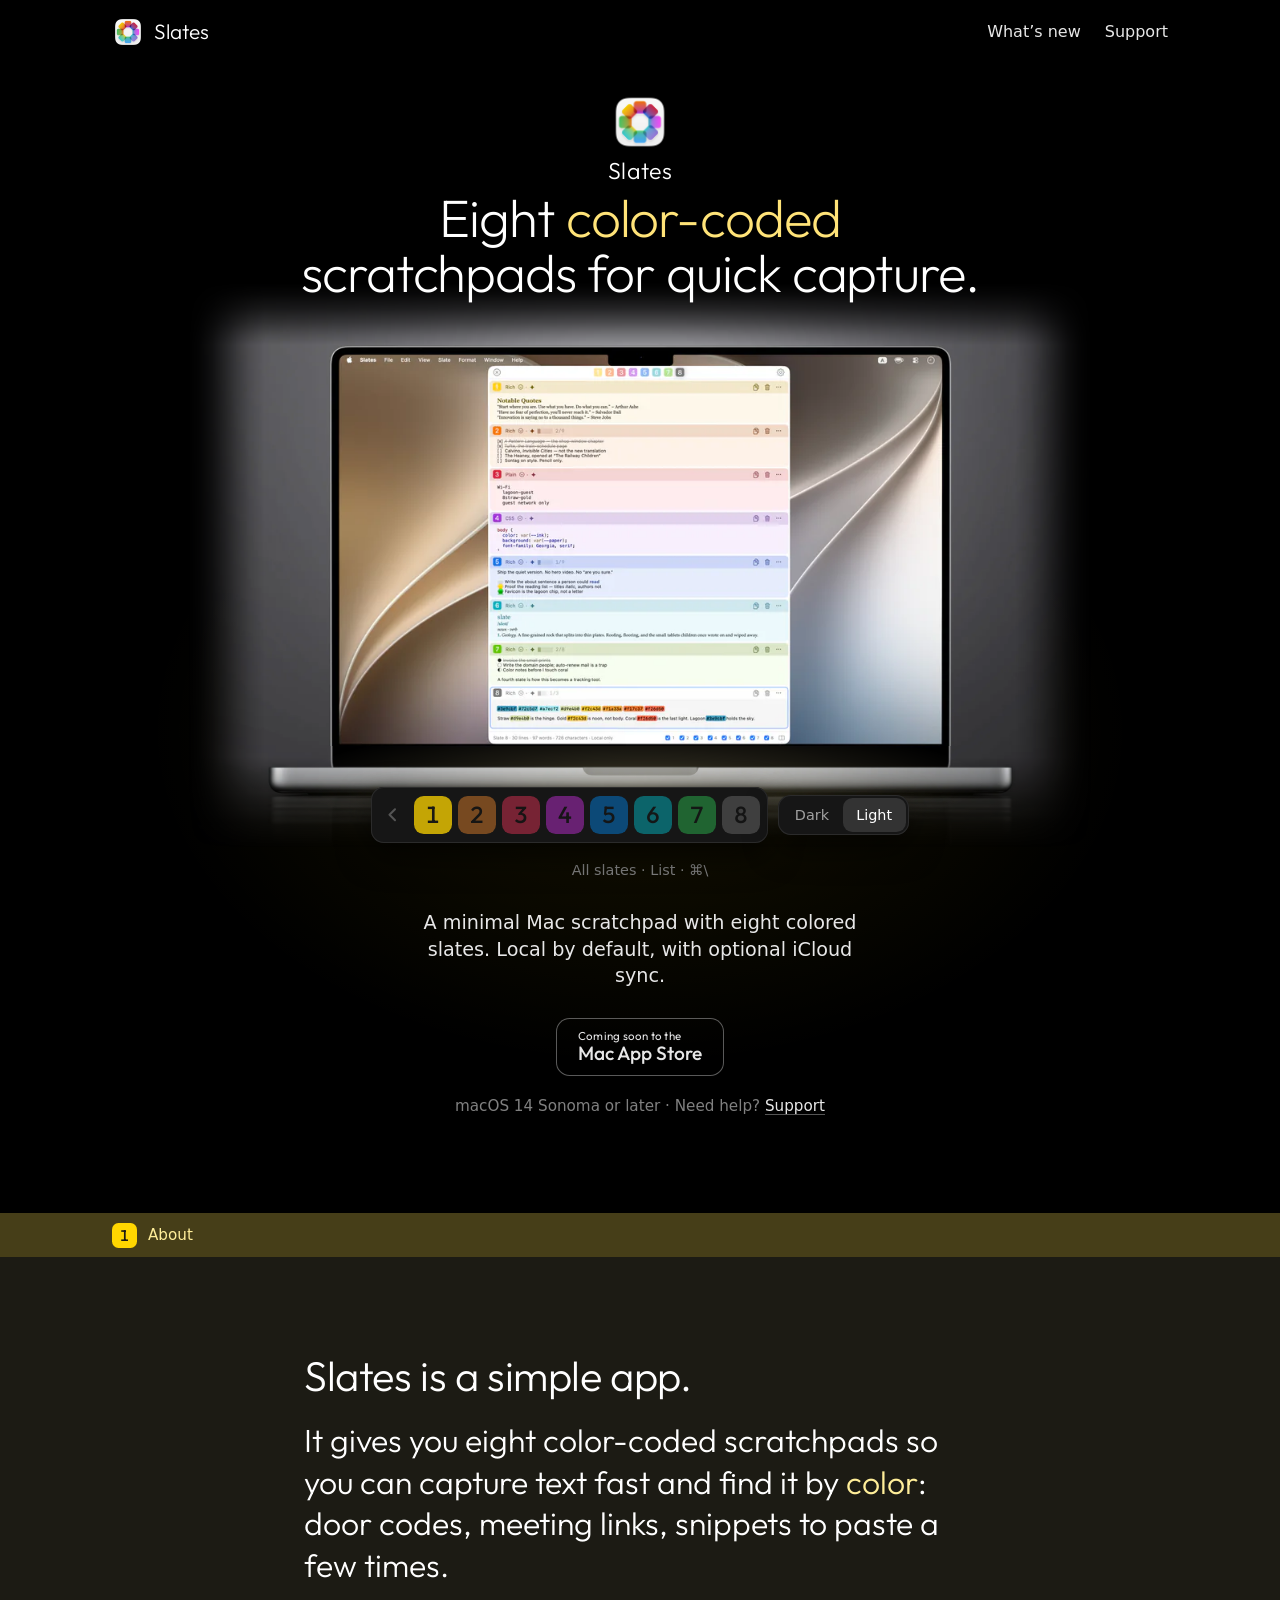
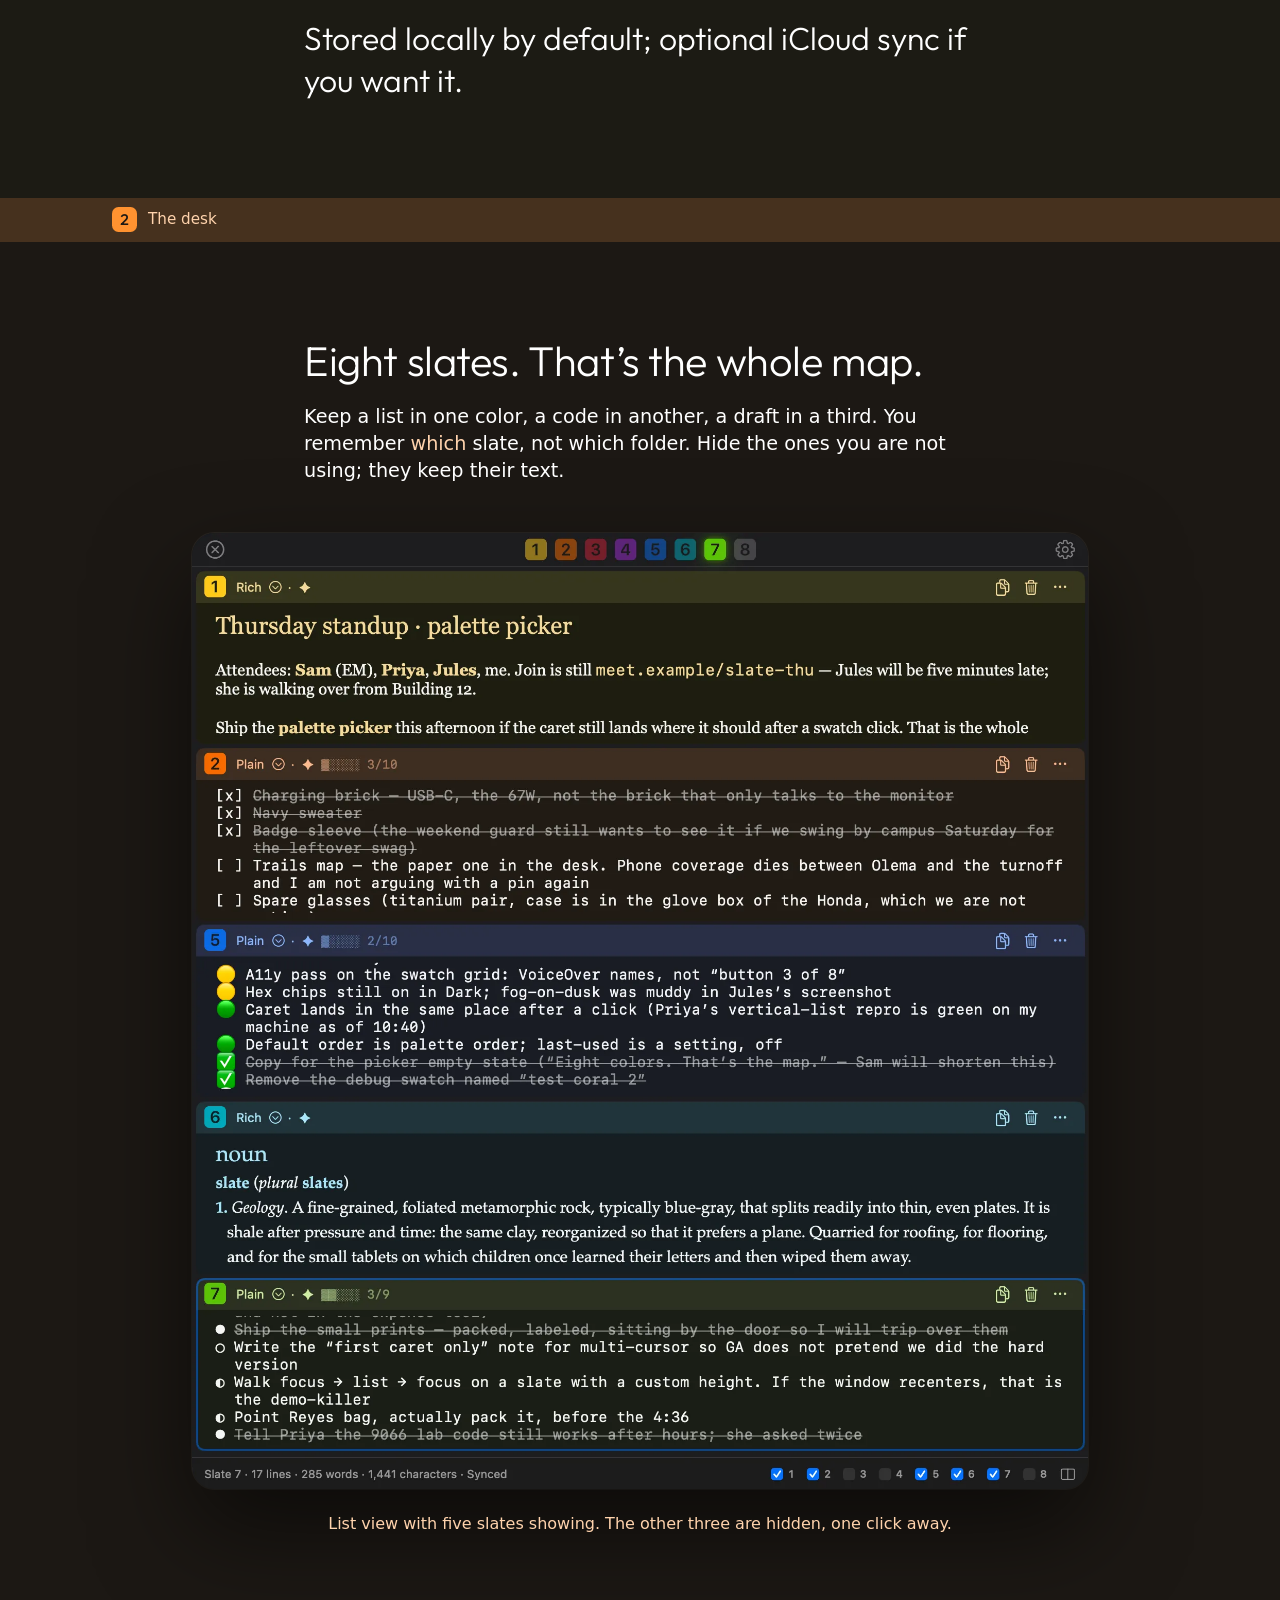
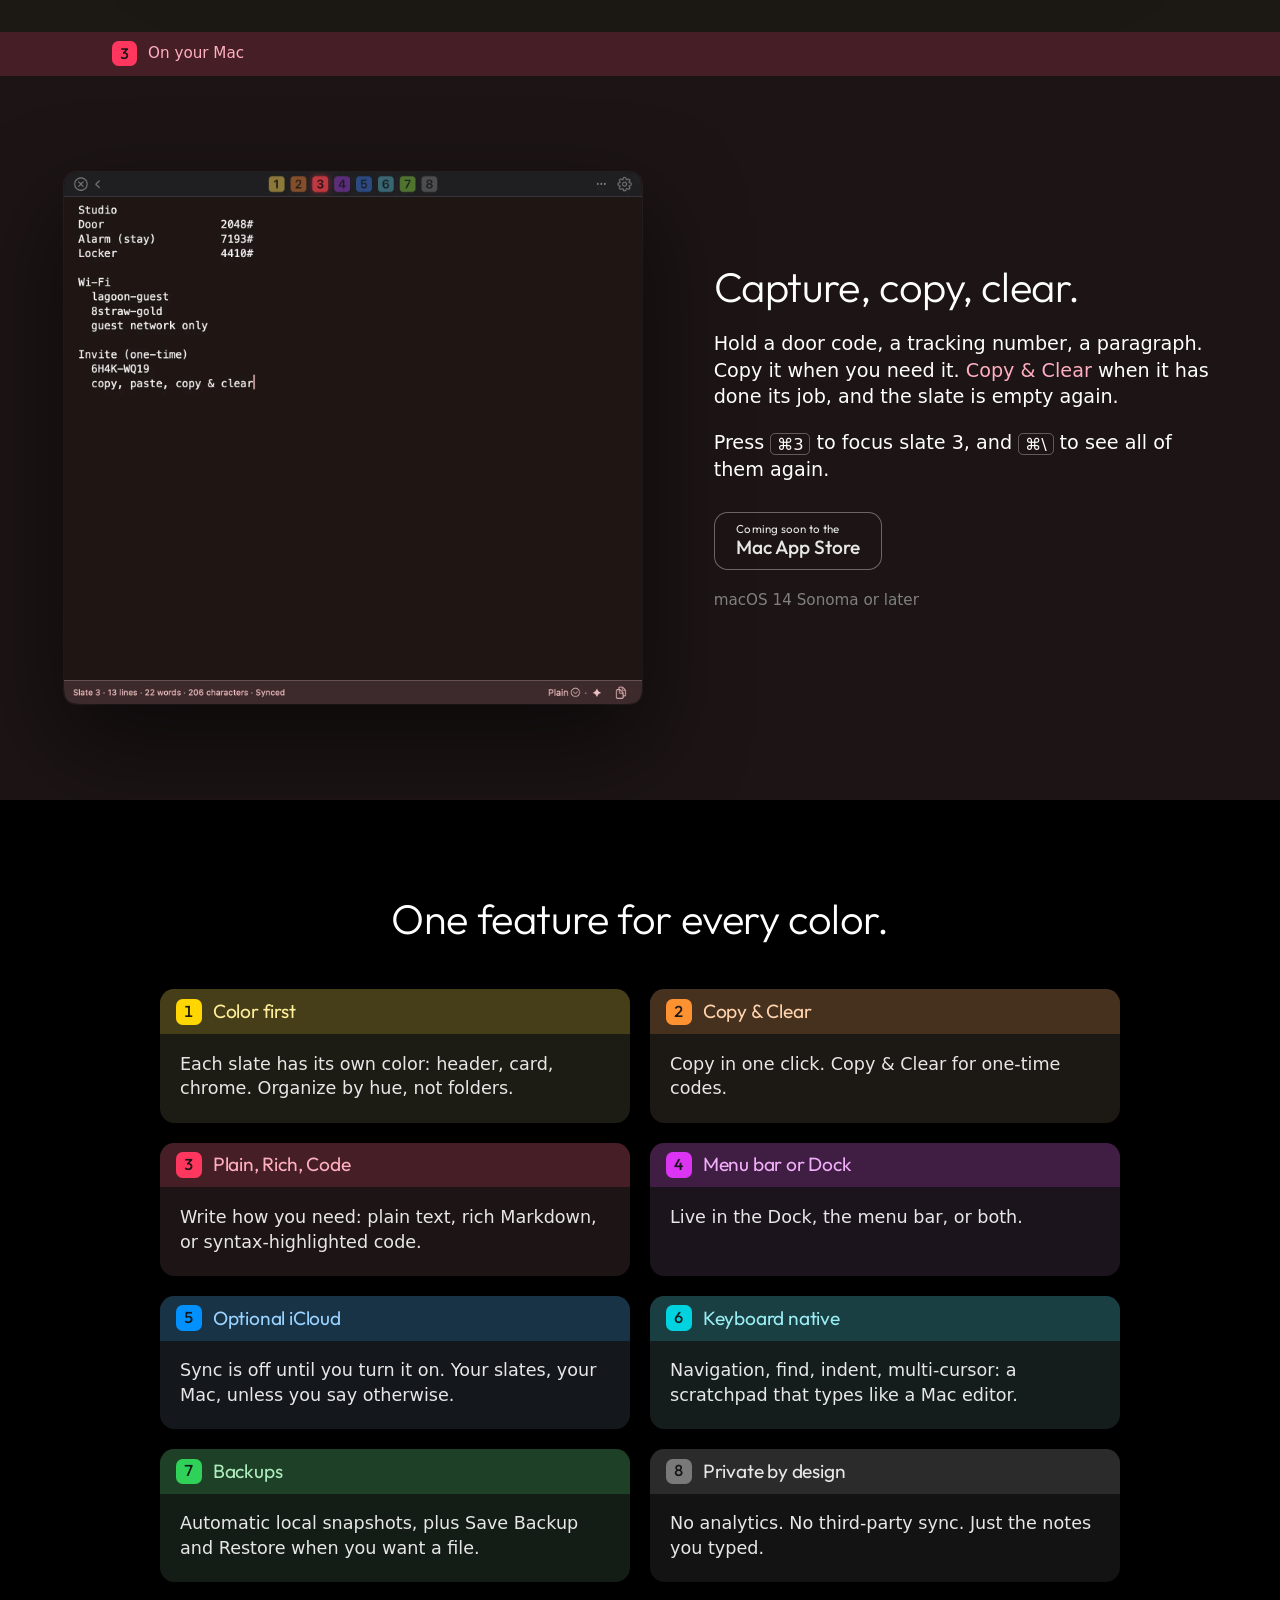
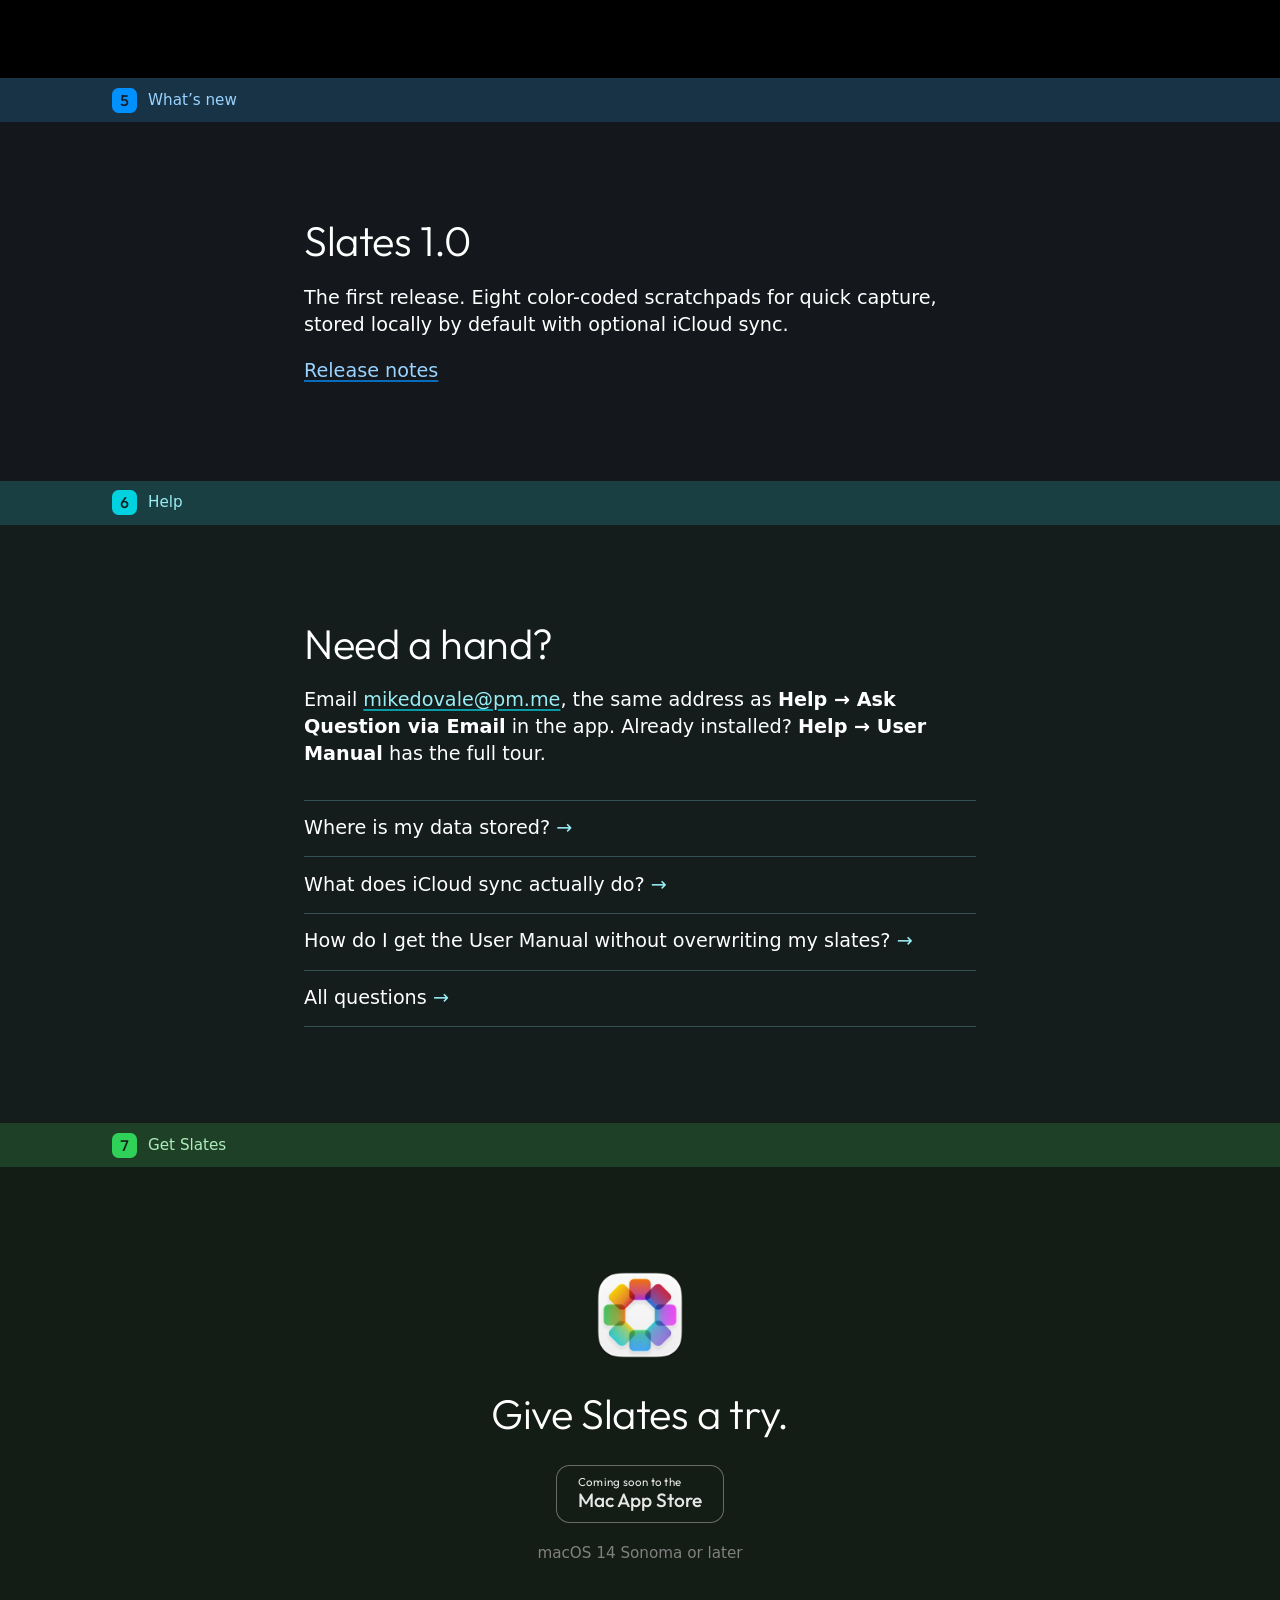
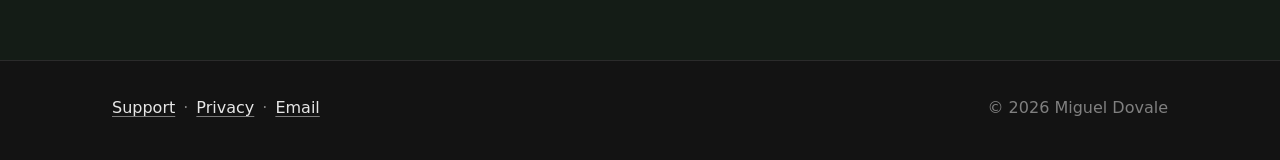
==== index.html @ 183fc87c "feat(home): put Slates on stage under the glyph toolbar - Hero is now a MacBook Pro 16" render; glyp" ====
<!doctype html>
<html lang="en">
<head>
  <meta charset="utf-8">
  <meta name="viewport" content="width=device-width, initial-scale=1">
  <title>Slates: eight color-coded scratchpads for your Mac</title>
  <meta name="description" content="A minimal macOS scratchpad with eight colored slates. Local by default, with optional iCloud sync.">
  <meta name="theme-color" content="#131313">
  <meta name="color-scheme" content="dark">
  <link rel="canonical" href="https://mdovale.github.io/slates_site/">
  <link rel="icon" href="images/favicon.ico" sizes="any">
  <link rel="icon" href="images/favicon-32.png" type="image/png" sizes="32x32">
  <link rel="apple-touch-icon" href="images/apple-touch-icon.png">
  <link rel="preload" href="fonts/outfit-latin.woff2" as="font" type="font/woff2" crossorigin>
  <link rel="stylesheet" href="css/tokens.css">
  <link rel="stylesheet" href="css/site.css">
  <meta property="og:type" content="website">
  <meta property="og:site_name" content="Slates">
  <meta property="og:title" content="Slates">
  <meta property="og:description" content="Eight color-coded scratchpads for quick capture. Local by default, with optional iCloud sync.">
  <meta property="og:url" content="https://mdovale.github.io/slates_site/">
  <meta property="og:image" content="https://mdovale.github.io/slates_site/images/og.png">
  <meta property="og:image:width" content="1200">
  <meta property="og:image:height" content="630">
  <meta property="og:image:alt" content="The Slates app icon beside eight numbered color squares, the name Slates, and the line Eight color-coded scratchpads for quick capture.">
  <meta name="twitter:card" content="summary_large_image">
  <script src="js/home.js" defer></script>
</head>
<body>
  <a class="skip" href="#main">Skip to content</a>

  <header class="site-bar">
    <div class="site-bar-inner">
      <a class="brand" href="./" aria-current="page"><img src="images/app-icon.png" alt="" width="32" height="32">Slates</a>
      <nav aria-label="Main">
        <ul class="site-nav">
          <li><a href="history/">What’s new</a></li>
          <li><a href="support/">Support</a></li>
        </ul>
      </nav>
    </div>
  </header>

  <main id="main">
    <section class="hero stage" aria-labelledby="hero-title">
      <div class="hero-head">
        <picture>
          <source srcset="images/app-icon.webp" type="image/webp">
          <img class="hero-icon" src="images/app-icon.png" width="512" height="512" alt="The Slates app icon: eight translucent colored tiles in a ring.">
        </picture>
        <h1 id="hero-title">Slates</h1>
        <p class="pitch">Eight <em>color-coded</em> scratchpads for quick capture.</p>
      </div>

      <div class="stage-frame">
        <picture class="stage-photo">
          <source type="image/webp" srcset="images/stage/base-1000.webp 1000w, images/stage/base-2000.webp 2000w" sizes="(min-width: 72rem) 64rem, 100vw">
          <img src="images/stage/base-2000.jpg" srcset="images/stage/base-1000.jpg 1000w, images/stage/base-2000.jpg 2000w" sizes="(min-width: 72rem) 64rem, 100vw" width="2000" height="1250" fetchpriority="high" alt="A MacBook Pro on a dark, reflective surface, running Slates: one window with all eight colored slates in a vertical list, from a yellow page of notes to a gray palette of sunset colors.">
        </picture>
        <div class="spill" aria-hidden="true"></div>
        <div class="screen">
        <div class="layer layer-dark">
          <picture class="scr scr-1">
            <source type="image/webp" srcset="images/stage/dark-1-775.webp 775w, images/stage/dark-1-1550.webp 1550w" sizes="(min-width: 72rem) 44rem, 62vw">
            <img src="images/stage/dark-1-1550.jpg" srcset="images/stage/dark-1-775.jpg 775w, images/stage/dark-1-1550.jpg 1550w" sizes="(min-width: 72rem) 44rem, 62vw" width="1550" height="1000" loading="lazy" decoding="async" alt="Slate 1 in focus: a yellow page titled Next Week, set in Georgia, with a dictionary-style note on the word slate, two web links, and three notable quotes.">
          </picture>
          <picture class="scr scr-2">
            <source type="image/webp" srcset="images/stage/dark-2-775.webp 775w, images/stage/dark-2-1550.webp 1550w" sizes="(min-width: 72rem) 44rem, 62vw">
            <img src="images/stage/dark-2-1550.jpg" srcset="images/stage/dark-2-775.jpg 775w, images/stage/dark-2-1550.jpg 1550w" sizes="(min-width: 72rem) 44rem, 62vw" width="1550" height="1000" loading="lazy" decoding="async" alt="Slate 2 in focus: an orange reading list titled To read, with two books checked off and seven still open.">
          </picture>
          <picture class="scr scr-3">
            <source type="image/webp" srcset="images/stage/dark-3-775.webp 775w, images/stage/dark-3-1550.webp 1550w" sizes="(min-width: 72rem) 44rem, 62vw">
            <img src="images/stage/dark-3-1550.jpg" srcset="images/stage/dark-3-775.jpg 775w, images/stage/dark-3-1550.jpg 1550w" sizes="(min-width: 72rem) 44rem, 62vw" width="1550" height="1000" loading="lazy" decoding="async" alt="Slate 3 in focus: studio door and alarm codes, a guest Wi-Fi network, and a one-time invite code, in plain monospaced text on deep red.">
          </picture>
          <picture class="scr scr-4">
            <source type="image/webp" srcset="images/stage/dark-4-775.webp 775w, images/stage/dark-4-1550.webp 1550w" sizes="(min-width: 72rem) 44rem, 62vw">
            <img src="images/stage/dark-4-1550.jpg" srcset="images/stage/dark-4-775.jpg 775w, images/stage/dark-4-1550.jpg 1550w" sizes="(min-width: 72rem) 44rem, 62vw" width="1550" height="1000" loading="lazy" decoding="async" alt="Slate 4 in focus: syntax-highlighted CSS for a personal site on purple, with a color chip beside each hex value.">
          </picture>
          <picture class="scr scr-5">
            <source type="image/webp" srcset="images/stage/dark-5-775.webp 775w, images/stage/dark-5-1550.webp 1550w" sizes="(min-width: 72rem) 44rem, 62vw">
            <img src="images/stage/dark-5-1550.jpg" srcset="images/stage/dark-5-775.jpg 775w, images/stage/dark-5-1550.jpg 1550w" sizes="(min-width: 72rem) 44rem, 62vw" width="1550" height="1000" loading="lazy" decoding="async" alt="Slate 5 in focus: a blue checklist titled Site launch, each line marked with a traffic-light bullet: white, yellow, green, or a done check.">
          </picture>
          <picture class="scr scr-6">
            <source type="image/webp" srcset="images/stage/dark-6-775.webp 775w, images/stage/dark-6-1550.webp 1550w" sizes="(min-width: 72rem) 44rem, 62vw">
            <img src="images/stage/dark-6-1550.jpg" srcset="images/stage/dark-6-775.jpg 775w, images/stage/dark-6-1550.jpg 1550w" sizes="(min-width: 72rem) 44rem, 62vw" width="1550" height="1000" loading="lazy" decoding="async" alt="Slate 6 in focus: a cyan dictionary entry for the word slate, set in Palatino, with its noun and verb senses.">
          </picture>
          <picture class="scr scr-7">
            <source type="image/webp" srcset="images/stage/dark-7-775.webp 775w, images/stage/dark-7-1550.webp 1550w" sizes="(min-width: 72rem) 44rem, 62vw">
            <img src="images/stage/dark-7-1550.jpg" srcset="images/stage/dark-7-775.jpg 775w, images/stage/dark-7-1550.jpg 1550w" sizes="(min-width: 72rem) 44rem, 62vw" width="1550" height="1000" loading="lazy" decoding="async" alt="Slate 7 in focus: a green board titled This week, with Kanban bullets for backlog, doing, and done.">
          </picture>
          <picture class="scr scr-8">
            <source type="image/webp" srcset="images/stage/dark-8-775.webp 775w, images/stage/dark-8-1550.webp 1550w" sizes="(min-width: 72rem) 44rem, 62vw">
            <img src="images/stage/dark-8-1550.jpg" srcset="images/stage/dark-8-775.jpg 775w, images/stage/dark-8-1550.jpg 1550w" sizes="(min-width: 72rem) 44rem, 62vw" width="1550" height="1000" loading="lazy" decoding="async" alt="Slate 8 in focus: a gray slate titled Sunset with eight hex colors from lagoon to coral, each on its own color chip, and a CSS ramp.">
          </picture>
        </div>
        <div class="layer layer-light">
          <picture class="scr-list">
            <source type="image/webp" srcset="images/stage/light-list-775.webp 775w, images/stage/light-list-1550.webp 1550w" sizes="(min-width: 72rem) 44rem, 62vw">
            <img src="images/stage/light-list-1550.jpg" srcset="images/stage/light-list-775.jpg 775w, images/stage/light-list-1550.jpg 1550w" sizes="(min-width: 72rem) 44rem, 62vw" width="1550" height="1000" loading="lazy" decoding="async" alt="">
          </picture>
          <picture class="scr scr-1">
            <source type="image/webp" srcset="images/stage/light-1-775.webp 775w, images/stage/light-1-1550.webp 1550w" sizes="(min-width: 72rem) 44rem, 62vw">
            <img src="images/stage/light-1-1550.jpg" srcset="images/stage/light-1-775.jpg 775w, images/stage/light-1-1550.jpg 1550w" sizes="(min-width: 72rem) 44rem, 62vw" width="1550" height="1000" loading="lazy" decoding="async" alt="Slate 1 in focus: a yellow page titled Next Week, set in Georgia, with a dictionary-style note on the word slate, two web links, and three notable quotes.">
          </picture>
          <picture class="scr scr-2">
            <source type="image/webp" srcset="images/stage/light-2-775.webp 775w, images/stage/light-2-1550.webp 1550w" sizes="(min-width: 72rem) 44rem, 62vw">
            <img src="images/stage/light-2-1550.jpg" srcset="images/stage/light-2-775.jpg 775w, images/stage/light-2-1550.jpg 1550w" sizes="(min-width: 72rem) 44rem, 62vw" width="1550" height="1000" loading="lazy" decoding="async" alt="Slate 2 in focus: an orange reading list titled To read, with two books checked off and seven still open.">
          </picture>
          <picture class="scr scr-3">
            <source type="image/webp" srcset="images/stage/light-3-775.webp 775w, images/stage/light-3-1550.webp 1550w" sizes="(min-width: 72rem) 44rem, 62vw">
            <img src="images/stage/light-3-1550.jpg" srcset="images/stage/light-3-775.jpg 775w, images/stage/light-3-1550.jpg 1550w" sizes="(min-width: 72rem) 44rem, 62vw" width="1550" height="1000" loading="lazy" decoding="async" alt="Slate 3 in focus: studio door and alarm codes, a guest Wi-Fi network, and a one-time invite code, in plain monospaced text on deep red.">
          </picture>
          <picture class="scr scr-4">
            <source type="image/webp" srcset="images/stage/light-4-775.webp 775w, images/stage/light-4-1550.webp 1550w" sizes="(min-width: 72rem) 44rem, 62vw">
            <img src="images/stage/light-4-1550.jpg" srcset="images/stage/light-4-775.jpg 775w, images/stage/light-4-1550.jpg 1550w" sizes="(min-width: 72rem) 44rem, 62vw" width="1550" height="1000" loading="lazy" decoding="async" alt="Slate 4 in focus: syntax-highlighted CSS for a personal site on purple, with a color chip beside each hex value.">
          </picture>
          <picture class="scr scr-5">
            <source type="image/webp" srcset="images/stage/light-5-775.webp 775w, images/stage/light-5-1550.webp 1550w" sizes="(min-width: 72rem) 44rem, 62vw">
            <img src="images/stage/light-5-1550.jpg" srcset="images/stage/light-5-775.jpg 775w, images/stage/light-5-1550.jpg 1550w" sizes="(min-width: 72rem) 44rem, 62vw" width="1550" height="1000" loading="lazy" decoding="async" alt="Slate 5 in focus: a blue checklist titled Site launch, each line marked with a traffic-light bullet: white, yellow, green, or a done check.">
          </picture>
          <picture class="scr scr-6">
            <source type="image/webp" srcset="images/stage/light-6-775.webp 775w, images/stage/light-6-1550.webp 1550w" sizes="(min-width: 72rem) 44rem, 62vw">
            <img src="images/stage/light-6-1550.jpg" srcset="images/stage/light-6-775.jpg 775w, images/stage/light-6-1550.jpg 1550w" sizes="(min-width: 72rem) 44rem, 62vw" width="1550" height="1000" loading="lazy" decoding="async" alt="Slate 6 in focus: a cyan dictionary entry for the word slate, set in Palatino, with its noun and verb senses.">
          </picture>
          <picture class="scr scr-7">
            <source type="image/webp" srcset="images/stage/light-7-775.webp 775w, images/stage/light-7-1550.webp 1550w" sizes="(min-width: 72rem) 44rem, 62vw">
            <img src="images/stage/light-7-1550.jpg" srcset="images/stage/light-7-775.jpg 775w, images/stage/light-7-1550.jpg 1550w" sizes="(min-width: 72rem) 44rem, 62vw" width="1550" height="1000" loading="lazy" decoding="async" alt="Slate 7 in focus: a green board titled This week, with Kanban bullets for backlog, doing, and done.">
          </picture>
          <picture class="scr scr-8">
            <source type="image/webp" srcset="images/stage/light-8-775.webp 775w, images/stage/light-8-1550.webp 1550w" sizes="(min-width: 72rem) 44rem, 62vw">
            <img src="images/stage/light-8-1550.jpg" srcset="images/stage/light-8-775.jpg 775w, images/stage/light-8-1550.jpg 1550w" sizes="(min-width: 72rem) 44rem, 62vw" width="1550" height="1000" loading="lazy" decoding="async" alt="Slate 8 in focus: a gray slate titled Sunset with eight hex colors from lagoon to coral, each on its own color chip, and a CSS ramp.">
          </picture>
        </div>
        </div>
      </div>

      <div class="stage-bar">
        <fieldset class="picker">
          <legend class="visually-hidden">Preview a slate</legend>
          <div class="picks">
            <input type="radio" name="slate" id="s0" value="all" checked autocomplete="off">
            <label class="pick pick-0" for="s0" title="All slates"><svg class="chev" viewBox="0 0 16 16" aria-hidden="true"><path d="M10 3 5 8l5 5" fill="none" stroke="currentColor" stroke-width="1.8" stroke-linecap="round" stroke-linejoin="round"/></svg><span class="visually-hidden">All slates, list view</span></label>
            <input type="radio" name="slate" id="s1" value="1" autocomplete="off">
            <label class="pick pick-1 slot-1" for="s1"><span class="dot" aria-hidden="true">1</span><span class="visually-hidden">Slate 1, Next week, Rich</span></label>
            <input type="radio" name="slate" id="s2" value="2" autocomplete="off">
            <label class="pick pick-2 slot-2" for="s2"><span class="dot" aria-hidden="true">2</span><span class="visually-hidden">Slate 2, To read, Rich</span></label>
            <input type="radio" name="slate" id="s3" value="3" autocomplete="off">
            <label class="pick pick-3 slot-3" for="s3"><span class="dot" aria-hidden="true">3</span><span class="visually-hidden">Slate 3, Studio codes, Plain</span></label>
            <input type="radio" name="slate" id="s4" value="4" autocomplete="off">
            <label class="pick pick-4 slot-4" for="s4"><span class="dot" aria-hidden="true">4</span><span class="visually-hidden">Slate 4, Site tokens, Code</span></label>
            <input type="radio" name="slate" id="s5" value="5" autocomplete="off">
            <label class="pick pick-5 slot-5" for="s5"><span class="dot" aria-hidden="true">5</span><span class="visually-hidden">Slate 5, Site launch, Rich</span></label>
            <input type="radio" name="slate" id="s6" value="6" autocomplete="off">
            <label class="pick pick-6 slot-6" for="s6"><span class="dot" aria-hidden="true">6</span><span class="visually-hidden">Slate 6, Dictionary, Rich</span></label>
            <input type="radio" name="slate" id="s7" value="7" autocomplete="off">
            <label class="pick pick-7 slot-7" for="s7"><span class="dot" aria-hidden="true">7</span><span class="visually-hidden">Slate 7, This week, Rich</span></label>
            <input type="radio" name="slate" id="s8" value="8" autocomplete="off">
            <label class="pick pick-8 slot-8" for="s8"><span class="dot" aria-hidden="true">8</span><span class="visually-hidden">Slate 8, Sunset, Rich</span></label>
          </div>
        </fieldset>
        <fieldset class="look">
          <legend class="visually-hidden">Appearance</legend>
          <input type="radio" name="look" id="look-dark" value="dark" autocomplete="off">
          <label for="look-dark">Dark</label>
          <input type="radio" name="look" id="look-light" value="light" autocomplete="off">
          <label for="look-light">Light</label>
        </fieldset>
      </div>
      <p class="stage-status" aria-hidden="true">
          <span class="st st-0">All slates · List · <kbd>⌘\</kbd></span>
          <span class="st st-1">Slate 1 · Rich · Next week · <kbd>⌘1</kbd></span>
          <span class="st st-2">Slate 2 · Rich, task checklist · To read · <kbd>⌘2</kbd></span>
          <span class="st st-3">Slate 3 · Plain · Studio codes · <kbd>⌘3</kbd></span>
          <span class="st st-4">Slate 4 · Code, CSS · Site tokens · <kbd>⌘4</kbd></span>
          <span class="st st-5">Slate 5 · Rich, Traffic Light bullets · Site launch · <kbd>⌘5</kbd></span>
          <span class="st st-6">Slate 6 · Rich, Palatino · Dictionary · <kbd>⌘6</kbd></span>
          <span class="st st-7">Slate 7 · Rich, Kanban bullets · This week · <kbd>⌘7</kbd></span>
          <span class="st st-8">Slate 8 · Rich, hex color previews · Sunset · <kbd>⌘8</kbd></span>
      </p>

      <p class="hero-sub">A minimal Mac scratchpad with eight colored slates. Local by default, with optional iCloud sync.</p>
      <div class="cta">
        <span class="store store-soon"><small>Coming soon to the</small> <span>Mac App Store</span></span>
      </div>
      <p class="req">macOS 14 Sonoma or later · Need help? <a href="support/">Support</a></p>
    </section>

    <section class="band slot-1" aria-labelledby="about">
      <div class="band-head">
        <div class="band-head-inner"><span class="dot" aria-hidden="true">1</span><span>About</span></div>
      </div>
      <div class="band-body">
        <div class="measure">
          <h2 id="about">Slates is a simple app.</h2>
          <p class="lead">It gives you eight color-coded scratchpads so you can capture text fast and find it by <em>color</em>: door codes, meeting links, snippets to paste a few times.</p>
          <p class="lead">Stored locally by default; optional iCloud sync if you want it.</p>
        </div>
      </div>
    </section>

    <section class="band slot-2" aria-labelledby="desk">
      <div class="band-head">
        <div class="band-head-inner"><span class="dot" aria-hidden="true">2</span><span>The desk</span></div>
      </div>
      <div class="band-body">
        <div class="measure">
          <h2 id="desk">Eight slates. That’s the whole map.</h2>
          <p>Keep a list in one color, a code in another, a draft in a third. You remember <em>which</em> slate, not which folder. Hide the ones you are not using; they keep their text.</p>
        </div>
        <figure class="shot shot-hero drift">
          <picture>
            <source srcset="images/mac-list-dark.webp" type="image/webp">
            <img src="images/mac-list-dark.jpg" width="1740" height="1858" loading="lazy" decoding="async" alt="Slates on a Mac in the dark palette: one window with a vertical list of colored slates. A yellow meeting note, an orange packing checklist, a blue launch board with traffic-light bullets, a cyan dictionary entry for the word slate, and a green task list. Numbered squares 1 to 8 run across the toolbar.">
          </picture>
          <figcaption>List view with five slates showing. The other three are hidden, one click away.</figcaption>
        </figure>
      </div>
    </section>

    <section class="band slot-3" aria-labelledby="mac">
      <div class="band-head">
        <div class="band-head-inner"><span class="dot" aria-hidden="true">3</span><span>On your Mac</span></div>
      </div>
      <div class="band-body">
        <div class="platform">
          <figure class="shot shot-focus drift">
            <picture>
              <source srcset="images/mac-focus-dark.webp" type="image/webp">
              <img src="images/mac-focus-dark.jpg" width="1536" height="1414" loading="lazy" decoding="async" alt="A single slate in focus view, in slate 3’s deep red: studio door and alarm codes, a guest Wi-Fi network, and a one-time invite code. The toolbar shows the numbered squares 1 to 8 with 3 lit.">
            </picture>
          </figure>
          <div>
            <h2 id="mac">Capture, copy, clear.</h2>
            <p>Hold a door code, a tracking number, a paragraph. Copy it when you need it. <em>Copy &amp; Clear</em> when it has done its job, and the slate is empty again.</p>
            <p>Press <kbd><span aria-hidden="true">⌘3</span><span class="visually-hidden">Command-3</span></kbd> to focus slate 3, and <kbd><span aria-hidden="true">⌘\</span><span class="visually-hidden">Command-Backslash</span></kbd> to see all of them again.</p>
            <div class="cta">
              <span class="store store-soon"><small>Coming soon to the</small> <span>Mac App Store</span></span>
            </div>
            <p class="req">macOS 14 Sonoma or later</p>
          </div>
        </div>
      </div>
    </section>

    <section class="features-band" aria-labelledby="features">
      <header>
        <h2 id="features">One feature for every color.</h2>
      </header>
      <ul class="features">
        <li class="feature slot-1">
          <h3><span class="dot" aria-hidden="true">1</span>Color first</h3>
          <p>Each slate has its own color: header, card, chrome. Organize by hue, not folders.</p>
        </li>
        <li class="feature slot-2">
          <h3><span class="dot" aria-hidden="true">2</span>Copy &amp; Clear</h3>
          <p>Copy in one click. Copy &amp; Clear for one-time codes.</p>
        </li>
        <li class="feature slot-3">
          <h3><span class="dot" aria-hidden="true">3</span>Plain, Rich, Code</h3>
          <p>Write how you need: plain text, rich Markdown, or syntax-highlighted code.</p>
        </li>
        <li class="feature slot-4">
          <h3><span class="dot" aria-hidden="true">4</span>Menu bar or Dock</h3>
          <p>Live in the Dock, the menu bar, or both.</p>
        </li>
        <li class="feature slot-5">
          <h3><span class="dot" aria-hidden="true">5</span>Optional iCloud</h3>
          <p>Sync is off until you turn it on. Your slates, your Mac, unless you say otherwise.</p>
        </li>
        <li class="feature slot-6">
          <h3><span class="dot" aria-hidden="true">6</span>Keyboard native</h3>
          <p>Navigation, find, indent, multi-cursor: a scratchpad that types like a Mac editor.</p>
        </li>
        <li class="feature slot-7">
          <h3><span class="dot" aria-hidden="true">7</span>Backups</h3>
          <p>Automatic local snapshots, plus Save Backup and Restore when you want a file.</p>
        </li>
        <li class="feature slot-8">
          <h3><span class="dot" aria-hidden="true">8</span>Private by design</h3>
          <p>No analytics. No third-party sync. Just the notes you typed.</p>
        </li>
      </ul>
    </section>

    <section class="band slot-5" aria-labelledby="new">
      <div class="band-head">
        <div class="band-head-inner"><span class="dot" aria-hidden="true">5</span><span>What’s new</span></div>
      </div>
      <div class="band-body">
        <div class="measure">
          <h2 id="new">Slates 1.0</h2>
          <p>The first release. Eight color-coded scratchpads for quick capture, stored locally by default with optional iCloud sync.</p>
          <p><a href="history/">Release notes</a></p>
        </div>
      </div>
    </section>

    <section class="band slot-6" aria-labelledby="help">
      <div class="band-head">
        <div class="band-head-inner"><span class="dot" aria-hidden="true">6</span><span>Help</span></div>
      </div>
      <div class="band-body">
        <div class="measure">
          <h2 id="help">Need a hand?</h2>
          <p>Email <a href="mailto:mikedovale@pm.me?subject=Slates">mikedovale@pm.me</a>, the same address as <span class="ui">Help → Ask Question via Email</span> in the app. Already installed? <span class="ui">Help → User Manual</span> has the full tour.</p>
          <ul class="teasers">
            <li><a href="support/#data">Where is my data stored?</a></li>
            <li><a href="support/#icloud">What does iCloud sync actually do?</a></li>
            <li><a href="support/#manual">How do I get the User Manual without overwriting my slates?</a></li>
            <li><a href="support/">All questions</a></li>
          </ul>
        </div>
      </div>
    </section>

    <section class="band slot-7" aria-labelledby="try">
      <div class="band-head">
        <div class="band-head-inner"><span class="dot" aria-hidden="true">7</span><span>Get Slates</span></div>
      </div>
      <div class="band-body closing">
        <picture>
          <source srcset="images/app-icon.webp" type="image/webp">
          <img src="images/app-icon.png" width="512" height="512" loading="lazy" alt="">
        </picture>
        <h2 id="try">Give Slates a try.</h2>
        <div class="cta">
          <span class="store store-soon"><small>Coming soon to the</small> <span>Mac App Store</span></span>
        </div>
        <p class="req">macOS 14 Sonoma or later</p>
      </div>
    </section>
  </main>

  <footer class="site-foot">
    <div class="site-foot-inner">
      <nav aria-label="Footer">
        <ul>
          <li><a href="support/">Support</a></li>
          <li><a href="privacy/">Privacy</a></li>
          <li><a href="mailto:mikedovale@pm.me?subject=Slates">Email</a></li>
        </ul>
      </nav>
      <p>© 2026 Miguel Dovale</p>
    </div>
  </footer>
</body>
</html>
---- css/tokens.css ----
/*
 * Slates palette tokens.
 * Hex values match the app's built-in Slates Dark and Slates Light palettes.
 * Do not add a ninth color. See BLUEPRINT.md §8.2.
 */

:root {
  /* Slates Dark: accents, the eight identities */
  --slate-1: #ffd600;
  --slate-2: #ff9230;
  --slate-3: #ff375f;
  --slate-4: #db34f2;
  --slate-5: #0091ff;
  --slate-6: #00d2e0;
  --slate-7: #30d158;
  --slate-8: #797979;

  /* Slates Dark: chrome (text and icons on dark UI) */
  --chrome-1: #ffee99;
  --chrome-2: #ffd3ad;
  --chrome-3: #ffafbf;
  --chrome-4: #f1aef9;
  --chrome-5: #99d3ff;
  --chrome-6: #99edf3;
  --chrome-7: #adedbd;
  --chrome-8: #e7e7e7;

  /* Slates Dark: slate backgrounds */
  --bg-1: #1c1b14;
  --bg-2: #1c1814;
  --bg-3: #1c1415;
  --bg-4: #1b141c;
  --bg-5: #14181c;
  --bg-6: #141c1c;
  --bg-7: #141c16;
  --bg-8: #131313;

  /* Slates Dark: slate headers */
  --header-1: #463e18;
  --header-2: #46311e;
  --header-3: #461e26;
  --header-4: #401e44;
  --header-5: #183246;
  --header-6: #193f42;
  --header-7: #1e4026;
  --header-8: #2b2b2b;

  /* Slates Dark: digit drawn on a numbered circle */
  --digit-1: #1c1b14;
  --digit-2: #1c1814;
  --digit-3: #1c1415;
  --digit-4: #1b141c;
  --digit-5: #14181c;
  --digit-6: #141c1c;
  --digit-7: #141c16;
  --digit-8: #131313;

  /* Slates Light: washes, headers, chrome (long reading on /privacy) */
  --light-bg-1: #f0ece0;
  --light-bg-2: #f0e7e0;
  --light-bg-3: #f0e0e3;
  --light-bg-4: #eee0ef;
  --light-bg-5: #e0e8ef;
  --light-bg-6: #e0efef;
  --light-bg-7: #e0efe3;
  --light-bg-8: #f9f9f9;

  --light-header-1: #e0d4a3;
  --light-header-2: #e0c2a7;
  --light-header-3: #e0a7b2;
  --light-header-4: #d6a8dc;
  --light-header-5: #a3c3e0;
  --light-header-6: #a3d7db;
  --light-header-7: #a8dab5;
  --light-header-8: #fefefe;

  --light-chrome-1: #806b00;
  --light-chrome-2: #804918;
  --light-chrome-3: #801c30;
  --light-chrome-4: #6e1a79;
  --light-chrome-5: #004880;
  --light-chrome-6: #006970;
  --light-chrome-7: #18682c;
  --light-chrome-8: #7f7f7f;

  /* Page chrome */
  --ground: #000000;
  --ground-raised: #131313;
  --ink: #ffffff;
  --ink-soft: #e7e7e7;
  --ink-dark: #141414;
  --muted: #808080;

  /* Type */
  --font-display: "Outfit", ui-sans-serif, system-ui, -apple-system, "Helvetica Neue", sans-serif;
  --font-body: ui-sans-serif, system-ui, -apple-system, "SF Pro Text", "Helvetica Neue", sans-serif;
  --font-mono: ui-monospace, "SF Mono", Menlo, monospace;

  /* Layout */
  --measure: 42rem;
  --wide: 72rem;
  --gutter: clamp(1.25rem, 5vw, 3rem);
  --band-pad: clamp(4rem, 9vw, 6rem);

  /* Motion (BLUEPRINT §8.7). Reduced motion turns all of it off in site.css. */
  --t-quick: 140ms;
  --t-base: 280ms;
  --t-stage: 420ms;
  --t-sweep: 600ms;
  --ease-out: cubic-bezier(0.2, 0.8, 0.2, 1);
  --ease-spring: var(--ease-out);
}

@supports (transition-timing-function: linear(0, 1)) {
  :root {
    /* A mild spring: overshoots about 4%, settles by 80% of the duration */
    --ease-spring: linear(0, 0.26 9%, 0.64 20%, 0.9 32%, 1.03 44%, 1.04 52%, 1.015 66%, 0.998 80%, 1);
  }
}
---- css/site.css ----
/*
 * Slates site: layout and type.
 * Palette lives in tokens.css. Each band sets a slot (1–8); links, emphasis,
 * and numbered markers inside it pick up that slot's colors.
 */

@font-face {
  font-family: "Outfit";
  src: url("../fonts/outfit-latin.woff2") format("woff2");
  font-weight: 100 900;
  font-style: normal;
  font-display: swap;
}

/* ---------- Slots ---------- */

.slot-1 { --accent: var(--slate-1); --chrome: var(--chrome-1); --wash: var(--bg-1); --header: var(--header-1); --digit: var(--digit-1); }
.slot-2 { --accent: var(--slate-2); --chrome: var(--chrome-2); --wash: var(--bg-2); --header: var(--header-2); --digit: var(--digit-2); }
.slot-3 { --accent: var(--slate-3); --chrome: var(--chrome-3); --wash: var(--bg-3); --header: var(--header-3); --digit: var(--digit-3); }
.slot-4 { --accent: var(--slate-4); --chrome: var(--chrome-4); --wash: var(--bg-4); --header: var(--header-4); --digit: var(--digit-4); }
.slot-5 { --accent: var(--slate-5); --chrome: var(--chrome-5); --wash: var(--bg-5); --header: var(--header-5); --digit: var(--digit-5); }
.slot-6 { --accent: var(--slate-6); --chrome: var(--chrome-6); --wash: var(--bg-6); --header: var(--header-6); --digit: var(--digit-6); }
.slot-7 { --accent: var(--slate-7); --chrome: var(--chrome-7); --wash: var(--bg-7); --header: var(--header-7); --digit: var(--digit-7); }
.slot-8 { --accent: var(--slate-8); --chrome: var(--chrome-8); --wash: var(--bg-8); --header: var(--header-8); --digit: var(--digit-8); }

/* Slates Light, for long reading on /privacy */
.light { color: var(--ink-dark); }
.light.slot-1 { --wash: var(--light-bg-1); --header: var(--light-header-1); --chrome: var(--light-chrome-1); }
.light.slot-2 { --wash: var(--light-bg-2); --header: var(--light-header-2); --chrome: var(--light-chrome-2); }
.light.slot-3 { --wash: var(--light-bg-3); --header: var(--light-header-3); --chrome: var(--light-chrome-3); }
.light.slot-4 { --wash: var(--light-bg-4); --header: var(--light-header-4); --chrome: var(--light-chrome-4); }
.light.slot-5 { --wash: var(--light-bg-5); --header: var(--light-header-5); --chrome: var(--light-chrome-5); }
.light.slot-6 { --wash: var(--light-bg-6); --header: var(--light-header-6); --chrome: var(--light-chrome-6); }
.light.slot-7 { --wash: var(--light-bg-7); --header: var(--light-header-7); --chrome: var(--light-chrome-7); }
.light.slot-8 { --wash: var(--light-bg-8); --header: #ececec; --chrome: #5f5f5f; }

/* ---------- Base ---------- */

*,
*::before,
*::after {
  box-sizing: border-box;
}

html {
  --accent: var(--slate-8);
  --chrome: var(--chrome-8);
  background: var(--ground);
  color: var(--ink);
  font-family: var(--font-body);
  font-size: 100%;
  -webkit-text-size-adjust: 100%;
  text-size-adjust: 100%;
  scroll-behavior: smooth;
}

body {
  display: flex;
  flex-direction: column;
  min-height: 100vh;
  margin: 0;
  font-size: 1.2rem;
  line-height: 1.4;
  -webkit-font-smoothing: antialiased;
  -moz-osx-font-smoothing: grayscale;
  text-rendering: optimizeLegibility;
}

img {
  display: block;
  max-width: 100%;
  height: auto;
}

h1,
h2,
h3 {
  font-family: var(--font-display);
  font-weight: 300;
  line-height: 1.1;
  letter-spacing: -0.01em;
  margin: 0 0 0.5em;
  text-wrap: balance;
}

h2 {
  font-size: clamp(1.9rem, 4.2vw, 2.6rem);
}

h3 {
  font-size: 1.35rem;
  font-weight: 400;
}

p,
ul,
ol,
dl {
  margin: 0 0 1em;
}

p:last-child,
ul:last-child,
ol:last-child {
  margin-bottom: 0;
}

em {
  font-style: normal;
  color: var(--chrome);
}

strong {
  font-weight: 600;
}

a {
  color: var(--chrome);
  text-decoration-line: underline;
  text-decoration-color: color-mix(in srgb, var(--accent) 70%, transparent);
  text-decoration-thickness: 0.08em;
  text-underline-offset: 0.18em;
}

a:hover {
  text-decoration-color: var(--accent);
  text-decoration-thickness: 0.12em;
}

:focus-visible {
  outline: 3px solid var(--accent);
  outline-offset: 3px;
  border-radius: 4px;
}

kbd {
  font-family: var(--font-body);
  font-size: 0.85em;
  white-space: nowrap;
  padding: 0.05em 0.35em;
  border: 1px solid color-mix(in srgb, currentColor 30%, transparent);
  border-radius: 0.3em;
}

/* Menu and setting names, as they read in the app */
.ui {
  font-weight: 600;
}

.visually-hidden {
  position: absolute;
  width: 1px;
  height: 1px;
  overflow: hidden;
  clip-path: inset(50%);
  white-space: nowrap;
}

main {
  flex: 1;
}

.skip {
  position: absolute;
  left: 1rem;
  top: -4rem;
  z-index: 1;
  padding: 0.6rem 1rem;
  background: var(--ink);
  color: var(--ground);
  border-radius: 0.5rem;
  text-decoration: none;
}

.skip:focus {
  top: 1rem;
}

/* ---------- Numbered markers ---------- */

.dot {
  --size: 1.6rem;
  display: inline-grid;
  place-items: center;
  flex: none;
  width: var(--size);
  height: var(--size);
  border-radius: 26%;
  background: var(--accent);
  color: var(--digit);
  font-family: var(--font-display);
  font-size: calc(var(--size) * 0.62);
  font-weight: 500;
  font-variant-numeric: tabular-nums;
  line-height: 1;
}

.strip {
  display: flex;
  justify-content: center;
  gap: clamp(0.4rem, 1.4vw, 0.75rem);
  margin: 0;
  padding: 0;
  list-style: none;
}

.strip .dot {
  --size: clamp(2.2rem, 7vw, 3.25rem);
}

/* ---------- Site bar ---------- */

.site-bar {
  background: var(--ground);
}

.site-bar-inner {
  display: flex;
  align-items: center;
  justify-content: space-between;
  gap: 1rem;
  max-width: var(--wide);
  margin: 0 auto;
  padding: 1rem var(--gutter);
}

.brand {
  display: inline-flex;
  align-items: center;
  gap: 0.6rem;
  color: var(--ink);
  font-family: var(--font-display);
  font-size: 1.3rem;
  font-weight: 300;
  text-decoration: none;
}

.brand img {
  width: 2rem;
  height: 2rem;
}

.site-nav {
  display: flex;
  flex-wrap: wrap;
  gap: 0.25rem 1.5rem;
  margin: 0;
  padding: 0;
  list-style: none;
  font-size: 1rem;
}

.site-nav a {
  color: var(--ink-soft);
  text-decoration: none;
}

.site-nav a:hover,
.site-nav a[aria-current="page"] {
  color: var(--ink);
  text-decoration: underline;
  text-decoration-color: var(--slate-8);
}

/* ---------- Bands: each section is a slate ---------- */

.band {
  background: var(--wash);
}

.band-head {
  background: var(--header);
  color: var(--chrome);
}

.band-head-inner {
  display: flex;
  align-items: center;
  gap: 0.7rem;
  max-width: var(--wide);
  min-height: 2.75rem;
  margin: 0 auto;
  padding: 0.45rem var(--gutter);
  font-size: 0.95rem;
}

.band-head .dot {
  --size: 1.55rem;
}

.band-body {
  padding: var(--band-pad) var(--gutter);
}

.measure {
  max-width: var(--measure);
  margin: 0 auto;
}

.wide {
  max-width: var(--wide);
  margin: 0 auto;
}

.lead {
  font-family: var(--font-display);
  font-size: clamp(1.45rem, 3vw, 2rem);
  font-weight: 300;
  line-height: 1.3;
}

.note {
  color: color-mix(in srgb, currentColor 72%, transparent);
  font-size: 1rem;
}

/* ---------- Hero: the Stage ---------- */

/*
 * A MacBook Pro on stage, driven by the 1–8 glyph toolbar under it. Every
 * state comes from radio inputs and :has(), so it works without JavaScript.
 *   hover glyph N  → preview slate N (hover wins over the pinned choice)
 *   check glyph N  → pin slate N (click, tap, arrows, or digits via JS)
 *   check ‹        → all slates, the list (the app's ⌘\)
 */

@property --hero-accent {
  syntax: "<color>";
  inherits: true;
  initial-value: #ffd600;
}

.hero {
  --hero-accent: var(--slate-1);
  --stage-w: min(100%, 68rem, max(22rem, calc((100vh - 21rem) * 1.6)));
  position: relative;
  padding: clamp(1rem, 2.5vw, 1.75rem) var(--gutter) clamp(4rem, 9vw, 6rem);
  text-align: center;
  background:
    radial-gradient(
      44rem 30rem at 50% 58%,
      color-mix(in srgb, var(--hero-accent) 9%, transparent),
      transparent 70%
    ),
    var(--ground);
  transition: --hero-accent var(--t-stage) var(--ease-out);
}

@supports (height: 100svh) {
  .hero {
    --stage-w: min(100%, 68rem, max(22rem, calc((100svh - 21rem) * 1.6)));
  }
}

.hero-head {
  position: relative;
  z-index: 2;
}

.hero-icon {
  width: clamp(3rem, 6vw, 3.75rem);
  height: auto;
  margin: 0 auto 0.4rem;
}

.hero-icon-button {
  display: block;
  margin: 0 auto;
  padding: 0;
  border: 0;
  background: none;
  cursor: pointer;
  border-radius: 24%;
  transition: transform var(--t-quick) var(--ease-spring);
}

.hero-icon-button:active {
  transform: scale(0.94);
}

.hero h1 {
  font-size: clamp(1.2rem, 2.2vw, 1.45rem);
  font-weight: 300;
  letter-spacing: 0.02em;
  margin-bottom: 0.35rem;
}

.pitch {
  max-width: 16em;
  margin: 0 auto;
  font-family: var(--font-display);
  font-size: clamp(2.1rem, 4.6vw, 3.3rem);
  font-weight: 250;
  line-height: 1.05;
  letter-spacing: -0.02em;
  text-wrap: balance;
}

.hero em {
  color: color-mix(in oklab, var(--hero-accent) 72%, #fff);
}

/* The photograph, with the screen rectangle stacked on top of it */

.stage-frame {
  position: relative;
  width: var(--stage-w);
  margin: -1.5% auto 0;
  aspect-ratio: 2000 / 1250;
}

/* The studio backdrop dissolves into the page on eased ramps (no banding);
   the laptop itself stays fully opaque. */
.stage-photo img {
  --fade-x: linear-gradient(to right,
    transparent, rgb(0 0 0 / 0.06) 1.2%, rgb(0 0 0 / 0.2) 2.6%, rgb(0 0 0 / 0.42) 4%,
    rgb(0 0 0 / 0.66) 5.4%, rgb(0 0 0 / 0.86) 6.8%, #000 8.4%,
    #000 91.6%, rgb(0 0 0 / 0.86) 93.2%, rgb(0 0 0 / 0.66) 94.6%,
    rgb(0 0 0 / 0.42) 96%, rgb(0 0 0 / 0.2) 97.4%, rgb(0 0 0 / 0.06) 98.8%, transparent);
  --fade-y: linear-gradient(to bottom,
    transparent, rgb(0 0 0 / 0.08) 2%, rgb(0 0 0 / 0.26) 4.5%, rgb(0 0 0 / 0.52) 7%,
    rgb(0 0 0 / 0.78) 9%, #000 11%,
    #000 84%, rgb(0 0 0 / 0.7) 88%, rgb(0 0 0 / 0.36) 92%, rgb(0 0 0 / 0.12) 96%, transparent);
  width: 100%;
  -webkit-mask-image: var(--fade-x), var(--fade-y);
  -webkit-mask-composite: source-in;
  mask-image: var(--fade-x), var(--fade-y);
  mask-composite: intersect;
}

/*
 * Screen rectangle inside the stage photo. Both come from the 6400×4800
 * MacBook Pro 16" renders: the photo is the crop 5760×3600+320+560, each
 * screen image the crop 3968×2560+1216+960. Everything outside the screen
 * is pixel-identical across renders, so the seams are invisible.
 */
.screen {
  position: absolute;
  left: 15.5556%;
  top: 11.1111%;
  width: 68.8889%;
  height: 71.1111%;
}

.layer,
.scr,
.scr-list {
  position: absolute;
  inset: 0;
}

.scr img,
.scr-list img {
  width: 100%;
  height: 100%;
}

/*
 * Rise: a slate fills the screen. List and focus windows differ in size, so
 * a plain cross-fade would show two windows at once. Instead the incoming
 * frame arrives dimmed, covers the old one, then brightens; leaving reverses
 * that. Leaving also waits briefly, so sweeping across glyphs never drops
 * back to the list in between.
 */
.scr {
  display: none;
  opacity: 0;
  filter: brightness(0.3);
  z-index: 1;
  transition:
    filter 160ms ease-in 180ms,
    opacity 200ms var(--ease-out) 320ms,
    display 0s linear 520ms allow-discrete;
}

/* Spill: the screen's light on the reflective surface */
.spill {
  position: absolute;
  left: 0;
  right: 0;
  top: 80%;
  height: 20%;
  pointer-events: none;
  background: radial-gradient(
    38% 52% at 50% 42%,
    color-mix(in srgb, var(--spill, var(--hero-accent)) 60%, transparent),
    transparent 100%
  );
  mix-blend-mode: screen;
  opacity: 0.35;
  transition: opacity var(--t-stage) var(--ease-out);
}

/* The toolbar: ‹ and glyphs 1–8, then the appearance switch */

.stage-bar {
  position: relative;
  z-index: 3;
  display: flex;
  flex-wrap: wrap;
  align-items: center;
  justify-content: center;
  gap: 0.6rem;
  width: var(--stage-w);
  margin: -5% auto 0;
}

.picker,
.look {
  min-width: 0;
  margin: 0;
  padding: 0;
  border: 0;
}

.picker input,
.look input {
  position: absolute;
  width: 1px;
  height: 1px;
  opacity: 0;
  pointer-events: none;
}

.picks,
.look {
  display: flex;
  align-items: center;
  border-radius: 0.8rem;
  background: #161616;
  box-shadow:
    inset 0 0 0 1px #2b2b2b,
    0 0.75rem 2rem rgba(0, 0, 0, 0.6);
}

.picks {
  padding: 0.2rem 0.35rem;
}

.pick {
  display: grid;
  place-items: center;
  padding: 0.35rem 0.2rem;
  cursor: pointer;
  -webkit-tap-highlight-color: transparent;
}

.pick-0 {
  padding-inline: 0.45rem 0.6rem;
  color: #a0a0a0;
  opacity: 0.45;
  transition: opacity var(--t-quick) var(--ease-out);
}

.pick-0:hover,
.stage:has(#s1:checked, #s2:checked, #s3:checked, #s4:checked, #s5:checked, #s6:checked, #s7:checked, #s8:checked) .pick-0 {
  opacity: 1;
}

.chev {
  width: 1.1rem;
  height: 1.1rem;
}

.pick .dot {
  --size: clamp(1.75rem, 5.2vw, 2.35rem);
  position: relative;
  opacity: 0.42;
  transition:
    opacity var(--t-quick) var(--ease-out),
    transform var(--t-quick) var(--ease-spring);
}

/* Glow like the app's selected glyph: a soft halo and a faint top highlight */
.pick .dot::after {
  content: "";
  position: absolute;
  inset: 0;
  border-radius: inherit;
  box-shadow:
    inset 0 1px 0 rgba(255, 255, 255, 0.45),
    0 0 0.35rem color-mix(in srgb, var(--accent) 70%, transparent),
    0 0 1.3rem color-mix(in srgb, var(--accent) 55%, transparent);
  opacity: 0;
  transition: opacity var(--t-base) var(--ease-out);
}

.pick:hover .dot {
  opacity: 0.8;
}

.pick:active .dot {
  transform: scale(0.94);
}

.picker input:focus-visible + .pick {
  outline: 3px solid var(--hero-accent);
  outline-offset: -1px;
  border-radius: 0.55rem;
}

/* Idle, the list: glyph 1 softly lit, as in the app */
.stage:has(.pick-0:hover) .pick-1 .dot,
.stage:not(:has(.pick:hover)):has(#s0:checked) .pick-1 .dot {
  opacity: 0.75;
}

/* Appearance switch */
.look {
  padding: 0.2rem;
  font-size: 0.9rem;
}

.look label {
  padding: 0.45rem 0.85rem;
  border-radius: 0.6rem;
  color: #a0a0a0;
  cursor: pointer;
  transition:
    background-color var(--t-quick) var(--ease-out),
    color var(--t-quick) var(--ease-out);
}

.look label:hover {
  color: var(--ink);
}

.look input:focus-visible + label {
  outline: 3px solid var(--hero-accent);
  outline-offset: -1px;
}

.look input:checked + label,
.look:not(:has(:checked)) label[for="look-dark"] {
  background: #333;
  color: var(--ink);
}

/* The status line, in the app's footer style */
.stage-status {
  min-height: 1.5em;
  margin: 1.1rem 0 0;
  color: var(--muted);
  font-size: 0.9rem;
  font-variant-numeric: tabular-nums;
}

.stage-status kbd {
  border: 0;
  padding: 0;
  font-size: 1em;
}

.st {
  display: none;
}

/* ----- State: which slate is on screen ----- */

.stage:has(.pick-0:hover) .st-0,
.stage:not(:has(.pick:hover)):has(#s0:checked) .st-0 {
  display: inline;
}

.stage:has(.pick-1:hover) .scr-1,
.stage:not(:has(.pick:hover)):has(#s1:checked) .scr-1,
.stage:has(.pick-2:hover) .scr-2,
.stage:not(:has(.pick:hover)):has(#s2:checked) .scr-2,
.stage:has(.pick-3:hover) .scr-3,
.stage:not(:has(.pick:hover)):has(#s3:checked) .scr-3,
.stage:has(.pick-4:hover) .scr-4,
.stage:not(:has(.pick:hover)):has(#s4:checked) .scr-4,
.stage:has(.pick-5:hover) .scr-5,
.stage:not(:has(.pick:hover)):has(#s5:checked) .scr-5,
.stage:has(.pick-6:hover) .scr-6,
.stage:not(:has(.pick:hover)):has(#s6:checked) .scr-6,
.stage:has(.pick-7:hover) .scr-7,
.stage:not(:has(.pick:hover)):has(#s7:checked) .scr-7,
.stage:has(.pick-8:hover) .scr-8,
.stage:not(:has(.pick:hover)):has(#s8:checked) .scr-8 {
  display: block;
  opacity: 1;
  filter: none;
  z-index: 2;
  transition:
    opacity 160ms var(--ease-out),
    filter var(--t-base) var(--ease-out) 110ms,
    display 0s allow-discrete;
}

@starting-style {
  .stage:has(.pick-1:hover) .scr-1,
  .stage:not(:has(.pick:hover)):has(#s1:checked) .scr-1,
  .stage:has(.pick-2:hover) .scr-2,
  .stage:not(:has(.pick:hover)):has(#s2:checked) .scr-2,
  .stage:has(.pick-3:hover) .scr-3,
  .stage:not(:has(.pick:hover)):has(#s3:checked) .scr-3,
  .stage:has(.pick-4:hover) .scr-4,
  .stage:not(:has(.pick:hover)):has(#s4:checked) .scr-4,
  .stage:has(.pick-5:hover) .scr-5,
  .stage:not(:has(.pick:hover)):has(#s5:checked) .scr-5,
  .stage:has(.pick-6:hover) .scr-6,
  .stage:not(:has(.pick:hover)):has(#s6:checked) .scr-6,
  .stage:has(.pick-7:hover) .scr-7,
  .stage:not(:has(.pick:hover)):has(#s7:checked) .scr-7,
  .stage:has(.pick-8:hover) .scr-8,
  .stage:not(:has(.pick:hover)):has(#s8:checked) .scr-8 {
    opacity: 0;
    filter: brightness(0.3);
  }
}

.stage:has(.pick-1:hover) .pick-1 .dot,
.stage:not(:has(.pick:hover)):has(#s1:checked) .pick-1 .dot,
.stage:has(.pick-2:hover) .pick-2 .dot,
.stage:not(:has(.pick:hover)):has(#s2:checked) .pick-2 .dot,
.stage:has(.pick-3:hover) .pick-3 .dot,
.stage:not(:has(.pick:hover)):has(#s3:checked) .pick-3 .dot,
.stage:has(.pick-4:hover) .pick-4 .dot,
.stage:not(:has(.pick:hover)):has(#s4:checked) .pick-4 .dot,
.stage:has(.pick-5:hover) .pick-5 .dot,
.stage:not(:has(.pick:hover)):has(#s5:checked) .pick-5 .dot,
.stage:has(.pick-6:hover) .pick-6 .dot,
.stage:not(:has(.pick:hover)):has(#s6:checked) .pick-6 .dot,
.stage:has(.pick-7:hover) .pick-7 .dot,
.stage:not(:has(.pick:hover)):has(#s7:checked) .pick-7 .dot,
.stage:has(.pick-8:hover) .pick-8 .dot,
.stage:not(:has(.pick:hover)):has(#s8:checked) .pick-8 .dot {
  opacity: 1;
  transform: translateY(-1px);
}

.stage:has(.pick-1:hover) .pick-1 .dot::after,
.stage:not(:has(.pick:hover)):has(#s1:checked) .pick-1 .dot::after,
.stage:has(.pick-2:hover) .pick-2 .dot::after,
.stage:not(:has(.pick:hover)):has(#s2:checked) .pick-2 .dot::after,
.stage:has(.pick-3:hover) .pick-3 .dot::after,
.stage:not(:has(.pick:hover)):has(#s3:checked) .pick-3 .dot::after,
.stage:has(.pick-4:hover) .pick-4 .dot::after,
.stage:not(:has(.pick:hover)):has(#s4:checked) .pick-4 .dot::after,
.stage:has(.pick-5:hover) .pick-5 .dot::after,
.stage:not(:has(.pick:hover)):has(#s5:checked) .pick-5 .dot::after,
.stage:has(.pick-6:hover) .pick-6 .dot::after,
.stage:not(:has(.pick:hover)):has(#s6:checked) .pick-6 .dot::after,
.stage:has(.pick-7:hover) .pick-7 .dot::after,
.stage:not(:has(.pick:hover)):has(#s7:checked) .pick-7 .dot::after,
.stage:has(.pick-8:hover) .pick-8 .dot::after,
.stage:not(:has(.pick:hover)):has(#s8:checked) .pick-8 .dot::after {
  opacity: 1;
}

.stage:has(.pick-1:hover) .st-1,
.stage:not(:has(.pick:hover)):has(#s1:checked) .st-1,
.stage:has(.pick-2:hover) .st-2,
.stage:not(:has(.pick:hover)):has(#s2:checked) .st-2,
.stage:has(.pick-3:hover) .st-3,
.stage:not(:has(.pick:hover)):has(#s3:checked) .st-3,
.stage:has(.pick-4:hover) .st-4,
.stage:not(:has(.pick:hover)):has(#s4:checked) .st-4,
.stage:has(.pick-5:hover) .st-5,
.stage:not(:has(.pick:hover)):has(#s5:checked) .st-5,
.stage:has(.pick-6:hover) .st-6,
.stage:not(:has(.pick:hover)):has(#s6:checked) .st-6,
.stage:has(.pick-7:hover) .st-7,
.stage:not(:has(.pick:hover)):has(#s7:checked) .st-7,
.stage:has(.pick-8:hover) .st-8,
.stage:not(:has(.pick:hover)):has(#s8:checked) .st-8 {
  display: inline;
}

.stage:has(.pick-1:hover, .pick-2:hover, .pick-3:hover, .pick-4:hover, .pick-5:hover, .pick-6:hover, .pick-7:hover, .pick-8:hover) .spill,
.stage:not(:has(.pick:hover)):has(#s1:checked, #s2:checked, #s3:checked, #s4:checked, #s5:checked, #s6:checked, #s7:checked, #s8:checked) .spill {
  opacity: 0.9;
}

.stage:has(.pick-2:hover), .stage:not(:has(.pick:hover)):has(#s2:checked) { --hero-accent: var(--slate-2); }
.stage:has(.pick-3:hover), .stage:not(:has(.pick:hover)):has(#s3:checked) { --hero-accent: var(--slate-3); }
.stage:has(.pick-4:hover), .stage:not(:has(.pick:hover)):has(#s4:checked) { --hero-accent: var(--slate-4); }
.stage:has(.pick-5:hover), .stage:not(:has(.pick:hover)):has(#s5:checked) { --hero-accent: var(--slate-5); }
.stage:has(.pick-6:hover), .stage:not(:has(.pick:hover)):has(#s6:checked) { --hero-accent: var(--slate-6); }
.stage:has(.pick-7:hover), .stage:not(:has(.pick:hover)):has(#s7:checked) { --hero-accent: var(--slate-7); }
.stage:has(.pick-8:hover), .stage:not(:has(.pick:hover)):has(#s8:checked) { --hero-accent: var(--slate-8); }

/* ----- State: appearance (View → Theme) ----- */

/*
 * Sweep: Light is revealed left to right, and so is Dark on the way back.
 * Until the visitor picks, the Stage follows prefers-color-scheme; the page
 * ground stays dark either way.
 */
.layer-light {
  display: none;
  clip-path: inset(0 0 0 100%);
  transition:
    clip-path var(--t-sweep) var(--ease-out),
    display 0s linear var(--t-sweep) allow-discrete;
}

.layer-dark {
  transition: display 0s allow-discrete;
}

.stage:has(#look-light:checked) .layer-light {
  display: block;
  clip-path: inset(0);
  transition:
    clip-path var(--t-sweep) var(--ease-out),
    display 0s allow-discrete;
}

@starting-style {
  .stage:has(#look-light:checked) .layer-light {
    clip-path: inset(0 100% 0 0);
  }
}

.stage:has(#look-light:checked) .layer-dark {
  display: none;
  transition: display 0s linear var(--t-sweep) allow-discrete;
}

.stage:has(#look-light:checked) {
  --spill: color-mix(in srgb, var(--hero-accent) 22%, #fff3dc);
}

@media (prefers-color-scheme: light) {
  .stage:not(:has(#look-dark:checked)) .layer-light {
    display: block;
    clip-path: inset(0);
    transition:
      clip-path var(--t-sweep) var(--ease-out),
      display 0s allow-discrete;
  }

  .stage:not(:has(#look-dark:checked)) .layer-dark {
    display: none;
    transition: display 0s linear var(--t-sweep) allow-discrete;
  }

  .stage:not(:has(#look-dark:checked)) {
    --spill: color-mix(in srgb, var(--hero-accent) 22%, #fff3dc);
  }

  .look:not(:has(:checked)) label[for="look-dark"] {
    background: none;
    color: #a0a0a0;
  }

  .look:not(:has(:checked)) label[for="look-light"] {
    background: #333;
    color: var(--ink);
  }
}

.hero-sub {
  max-width: 30rem;
  margin: 1.75rem auto 1.75rem;
  color: var(--ink-soft);
}

.cta {
  display: flex;
  flex-wrap: wrap;
  align-items: center;
  justify-content: center;
  gap: 0.75rem 1.5rem;
}

.req {
  color: var(--muted);
  font-size: 0.95rem;
  margin: 1.25rem 0 0;
}

.req a {
  color: var(--ink-soft);
}

/* ---------- App Store button ---------- */

.store {
  display: inline-flex;
  flex-direction: column;
  align-items: flex-start;
  gap: 0.05rem;
  padding: 0.7rem 1.4rem 0.75rem;
  border-radius: 0.85rem;
  background: var(--ink);
  color: var(--ground);
  font-family: var(--font-display);
  line-height: 1.1;
  text-align: left;
  text-decoration: none;
  transition: transform 0.18s ease;
}

.store small {
  font-size: 0.72rem;
  font-weight: 400;
  letter-spacing: 0.02em;
}

.store span {
  font-size: 1.2rem;
  font-weight: 500;
}

a.store:hover {
  transform: scale(1.03);
}

a.store:focus-visible {
  outline-color: var(--ink);
  outline-offset: 4px;
}

/* Until the listing is live: not a link, and does not pretend to be one */
.store-soon {
  background: transparent;
  color: var(--ink-soft);
  box-shadow: inset 0 0 0 1px color-mix(in srgb, var(--ink) 35%, transparent);
}

.light .store-soon {
  color: var(--ink-dark);
}

/* ---------- Photography ---------- */

.shot {
  margin: 0;
}

.shot img {
  width: 100%;
  border-radius: 2.5% / 2.4%;
  box-shadow:
    0 2.5rem 6rem rgba(0, 0, 0, 0.55),
    0 0 0 1px rgba(255, 255, 255, 0.06);
}

.shot figcaption {
  max-width: var(--measure);
  margin: 1.5rem auto 0;
  color: var(--chrome);
  font-size: 1rem;
  text-align: center;
}

.shot-hero {
  max-width: 56rem;
  margin: 3rem auto 0;
}

.shot-focus img {
  border-radius: 2.2% / 2.4%;
}

/* ---------- Platform band: photo + copy ---------- */

.platform {
  display: grid;
  gap: 2.5rem;
  align-items: center;
  max-width: var(--wide);
  margin: 0 auto;
}

.platform .cta {
  justify-content: flex-start;
  margin-top: 1.75rem;
}

@media (min-width: 56rem) {
  .platform {
    grid-template-columns: 1.15fr 1fr;
    gap: 4.5rem;
  }
}

/* ---------- Feature eight ---------- */

.features-band {
  background: var(--ground);
  padding: var(--band-pad) var(--gutter);
}

.features-band > header {
  max-width: var(--measure);
  margin: 0 auto 3rem;
  text-align: center;
}

.features {
  display: grid;
  gap: 1rem;
  max-width: 60rem;
  margin: 0 auto;
  padding: 0;
  list-style: none;
}

@media (min-width: 48rem) {
  .features {
    grid-template-columns: 1fr 1fr;
    gap: 1.25rem;
  }
}

.feature {
  overflow: hidden;
  border-radius: 0.9rem;
  background: var(--wash);
}

.feature h3 {
  display: flex;
  align-items: center;
  gap: 0.7rem;
  margin: 0;
  padding: 0.6rem 1rem;
  background: var(--header);
  color: var(--chrome);
  font-size: 1.2rem;
}

.feature p {
  margin: 0;
  padding: 1.1rem 1.25rem 1.35rem;
  color: var(--ink-soft);
  font-size: 1.1rem;
}

/* ---------- Home: help, closing ---------- */

.teasers {
  margin: 2rem 0 0;
  padding: 0;
  list-style: none;
  border-top: 1px solid color-mix(in srgb, var(--chrome) 25%, transparent);
}

.teasers li {
  border-bottom: 1px solid color-mix(in srgb, var(--chrome) 25%, transparent);
}

.teasers a {
  display: block;
  padding: 0.9rem 0;
  color: var(--ink);
  text-decoration: none;
}

.teasers a:hover {
  color: var(--chrome);
}

.teasers a::after {
  content: " →";
  color: var(--chrome);
}

.closing {
  text-align: center;
}

.closing img {
  width: 6.5rem;
  margin: 0 auto 1.5rem;
}

.closing h2 {
  margin-bottom: 1.75rem;
}

/* ---------- Page title band (support, history, privacy) ---------- */

.page-title {
  padding: clamp(2.5rem, 7vw, 4.5rem) var(--gutter) clamp(3rem, 7vw, 4.5rem);
  background: var(--ground);
}

.page-title h1 {
  font-size: clamp(2.4rem, 6vw, 3.6rem);
  font-weight: 250;
  letter-spacing: -0.02em;
}

.page-title .strip {
  justify-content: flex-start;
  margin-bottom: 1.75rem;
}

.page-title .strip .dot {
  --size: 1.4rem;
}

/* ---------- Support ---------- */

.contact {
  margin: 2rem 0 0;
  padding: 1.5rem 1.5rem 1.6rem;
  border-radius: 0.9rem;
  background: var(--wash);
  box-shadow: inset 0 0 0 1px color-mix(in srgb, var(--accent) 35%, transparent);
}

.contact h2 {
  font-size: 1.35rem;
  font-weight: 400;
  margin-bottom: 0.4rem;
}

.mail {
  display: inline-block;
  margin: 0.2rem 0 0.8rem;
  font-family: var(--font-display);
  font-size: clamp(1.55rem, 4.5vw, 2.3rem);
  font-weight: 300;
  overflow-wrap: anywhere;
}

.contact-list {
  margin: 1.5rem 0 0;
  padding: 0;
  list-style: none;
}

.contact-list li + li {
  margin-top: 0.6rem;
}

.qa + .qa {
  margin-top: 2.75rem;
}

.qa h3 {
  margin-bottom: 0.6rem;
  color: var(--ink);
}

.light .qa h3 {
  color: var(--ink-dark);
}

.qa p,
.qa li {
  color: var(--ink-soft);
}

.light .qa p,
.light .qa li {
  color: #2b2b2b;
}

.qa ul {
  padding-left: 1.2em;
}

.qa li + li {
  margin-top: 0.35em;
}

.faq-index {
  columns: 2 16rem;
  column-gap: 2rem;
  margin: 2.5rem 0 0;
  padding: 0;
  list-style: none;
  font-size: 1rem;
}

.faq-index li {
  break-inside: avoid;
  padding: 0.3rem 0;
}

.faq-index a {
  color: var(--ink-soft);
}

.back-top {
  margin-top: 3rem;
  font-size: 1rem;
}

/* ---------- History ---------- */

.release h2 {
  display: flex;
  flex-wrap: wrap;
  align-items: baseline;
  gap: 0.25rem 1rem;
}

.release h2 small {
  color: var(--chrome);
  font-family: var(--font-body);
  font-size: 1rem;
  font-weight: 400;
  letter-spacing: 0;
}

.release ul {
  padding-left: 1.2em;
  color: var(--ink-soft);
}

.release li + li {
  margin-top: 0.45em;
}

/* ---------- Privacy (Slates Light) ---------- */

.light a {
  color: var(--chrome);
  text-decoration-color: color-mix(in srgb, var(--chrome) 55%, transparent);
}

.light a:hover {
  text-decoration-color: var(--chrome);
}

.light .band-head {
  color: var(--ink-dark);
}

.light .band-body {
  padding-block: clamp(3rem, 7vw, 4.5rem);
}

.light h2 {
  font-size: clamp(1.7rem, 3.6vw, 2.2rem);
  font-weight: 350;
}

.light p,
.light li {
  color: #2b2b2b;
}

.light :focus-visible {
  outline-color: var(--chrome);
}

.dated {
  color: var(--ink-soft);
}

/* ---------- 404 ---------- */

.lost {
  min-height: 60vh;
  display: grid;
  place-content: center;
  text-align: center;
}

.lost .strip {
  justify-content: center;
  margin-bottom: 2.5rem;
}

.lost .strip .dot {
  --size: 2.2rem;
}

.lost .strip li:nth-child(4) .dot {
  visibility: hidden;
}

/* ---------- Footer ---------- */

.site-foot {
  background: var(--ground-raised);
  border-top: 1px solid var(--header-8);
  color: var(--muted);
  font-size: 1rem;
}

.site-foot-inner {
  display: flex;
  flex-wrap: wrap;
  align-items: center;
  justify-content: space-between;
  gap: 1rem 2rem;
  max-width: var(--wide);
  margin: 0 auto;
  padding: 2.25rem var(--gutter) 2.5rem;
}

.site-foot nav ul {
  display: flex;
  flex-wrap: wrap;
  gap: 0.5rem;
  margin: 0;
  padding: 0;
  list-style: none;
}

.site-foot nav li + li::before {
  content: "·";
  margin-right: 0.5rem;
  color: var(--muted);
}

.site-foot a {
  color: var(--chrome-8);
  text-decoration-color: var(--slate-8);
}

.site-foot p {
  margin: 0;
}

.foot-strip {
  display: flex;
  gap: 0.3rem;
  margin: 0;
  padding: 0;
  list-style: none;
}

.foot-strip .dot {
  --size: 0.9rem;
}

/* ---------- Motion ---------- */

/* Cross-page transitions: the site bar and footer hold still, content fades */
@media (prefers-reduced-motion: no-preference) {
  @view-transition {
    navigation: auto;
  }
}

.site-bar {
  view-transition-name: site-bar;
}

.site-foot {
  view-transition-name: site-foot;
}

::view-transition-group(root) {
  animation-duration: var(--t-base);
}

/*
 * Scroll-driven patterns. Browsers without view timelines get the finished
 * layout; nothing here carries information.
 */
@supports (animation-timeline: view()) {
  @media (prefers-reduced-motion: no-preference) {
    /* Settle: a band's header slides in and its glyph pops as it enters */
    .band-head-inner {
      animation: settle linear both;
      animation-timeline: view();
      animation-range: entry 10% entry 90%;
    }

    .band-head .dot {
      animation: pop linear both;
      animation-timeline: view();
      animation-range: entry 30% entry 100%;
    }

    /* Stagger: feature cards arrive one after another, 1 to 8 */
    .features .feature {
      animation: rise linear both;
      animation-timeline: view();
      animation-range: entry 5% entry 85%;
    }

    .features .feature:nth-child(even) {
      animation-range: entry 15% entry 95%;
    }

    /* Drift: large photographs scale in slightly */
    .drift {
      animation: drift linear both;
      animation-timeline: view();
      animation-range: entry 0% cover 35%;
    }
  }
}

@keyframes settle {
  from { opacity: 0; transform: translateX(-24px); }
}

@keyframes pop {
  from { transform: scale(0.8); }
}

@keyframes rise {
  from { opacity: 0; transform: translateY(1.5rem); }
}

@keyframes drift {
  from { opacity: 0.55; transform: scale(0.96); }
}

@media (prefers-reduced-motion: reduce) {
  html {
    scroll-behavior: auto;
  }

  *,
  *::before,
  *::after {
    animation: none !important;
    transition: none !important;
  }

  a.store:hover {
    transform: none;
  }
}
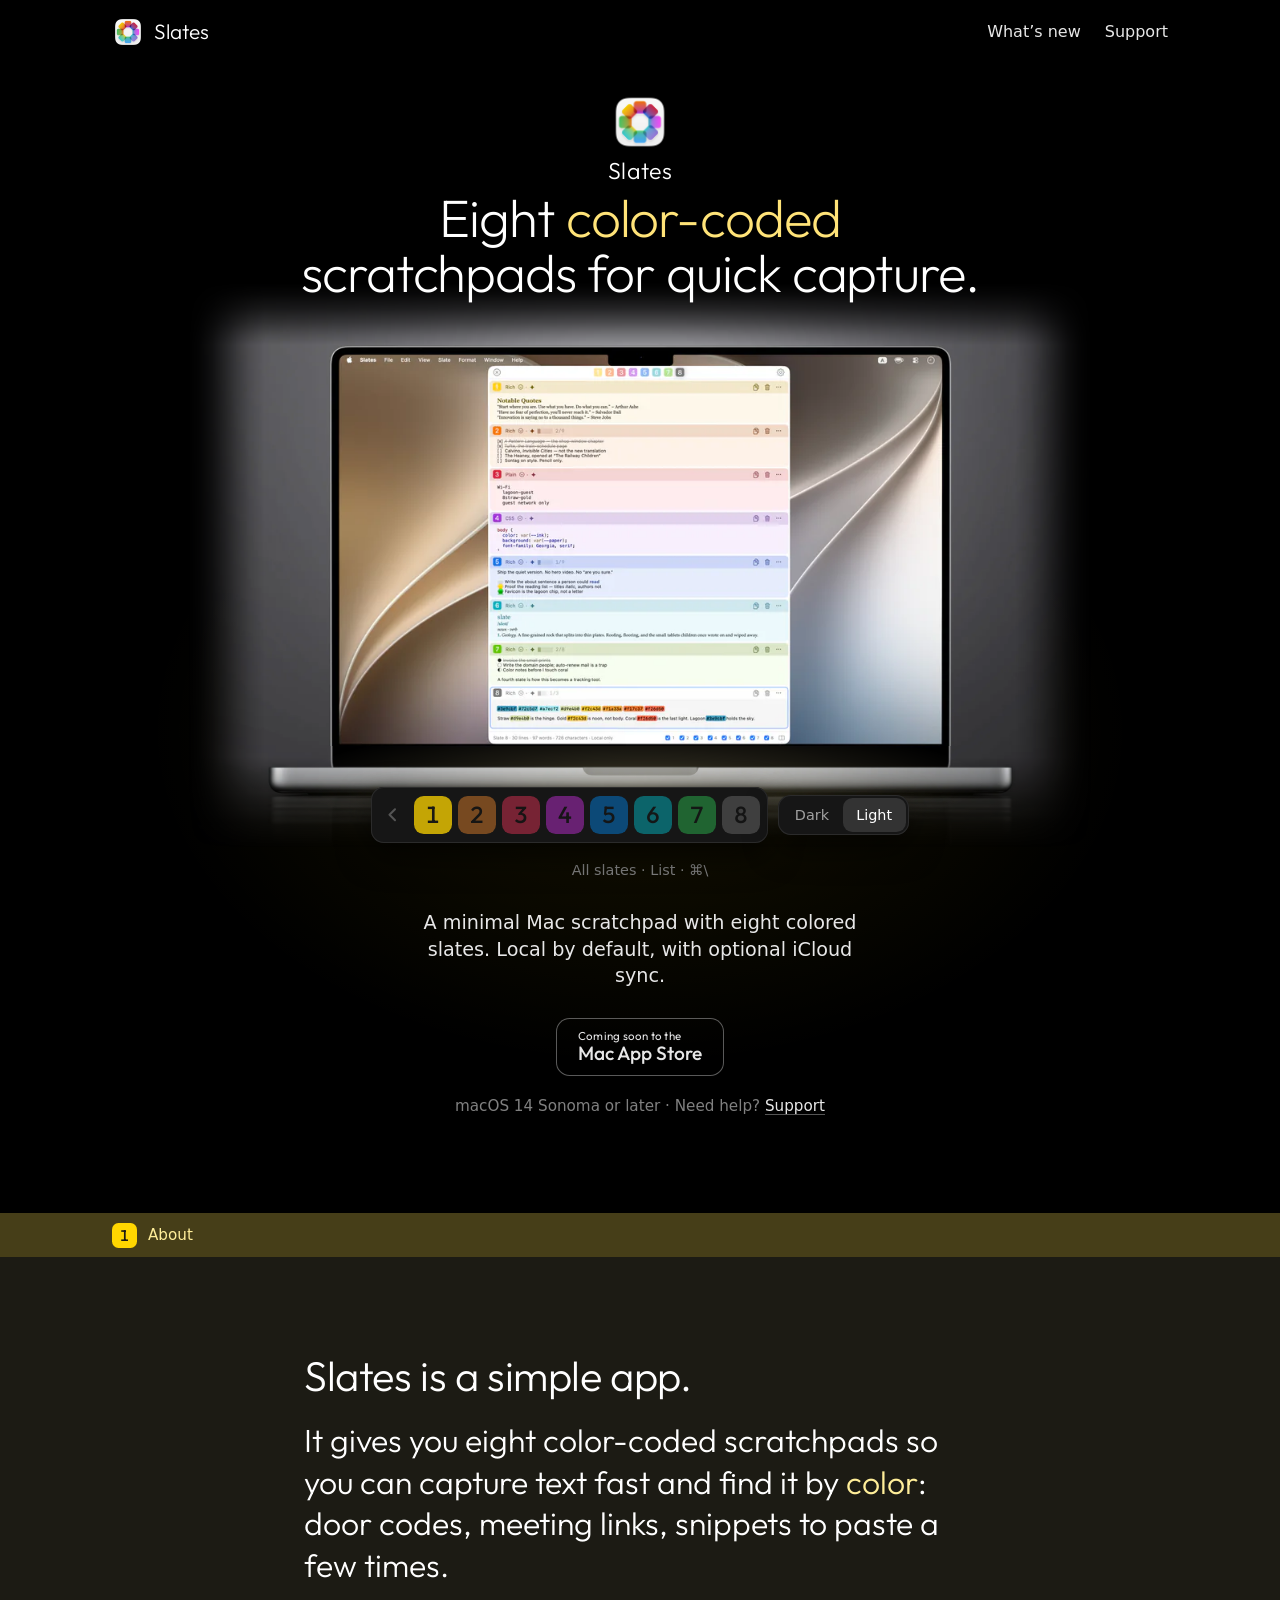
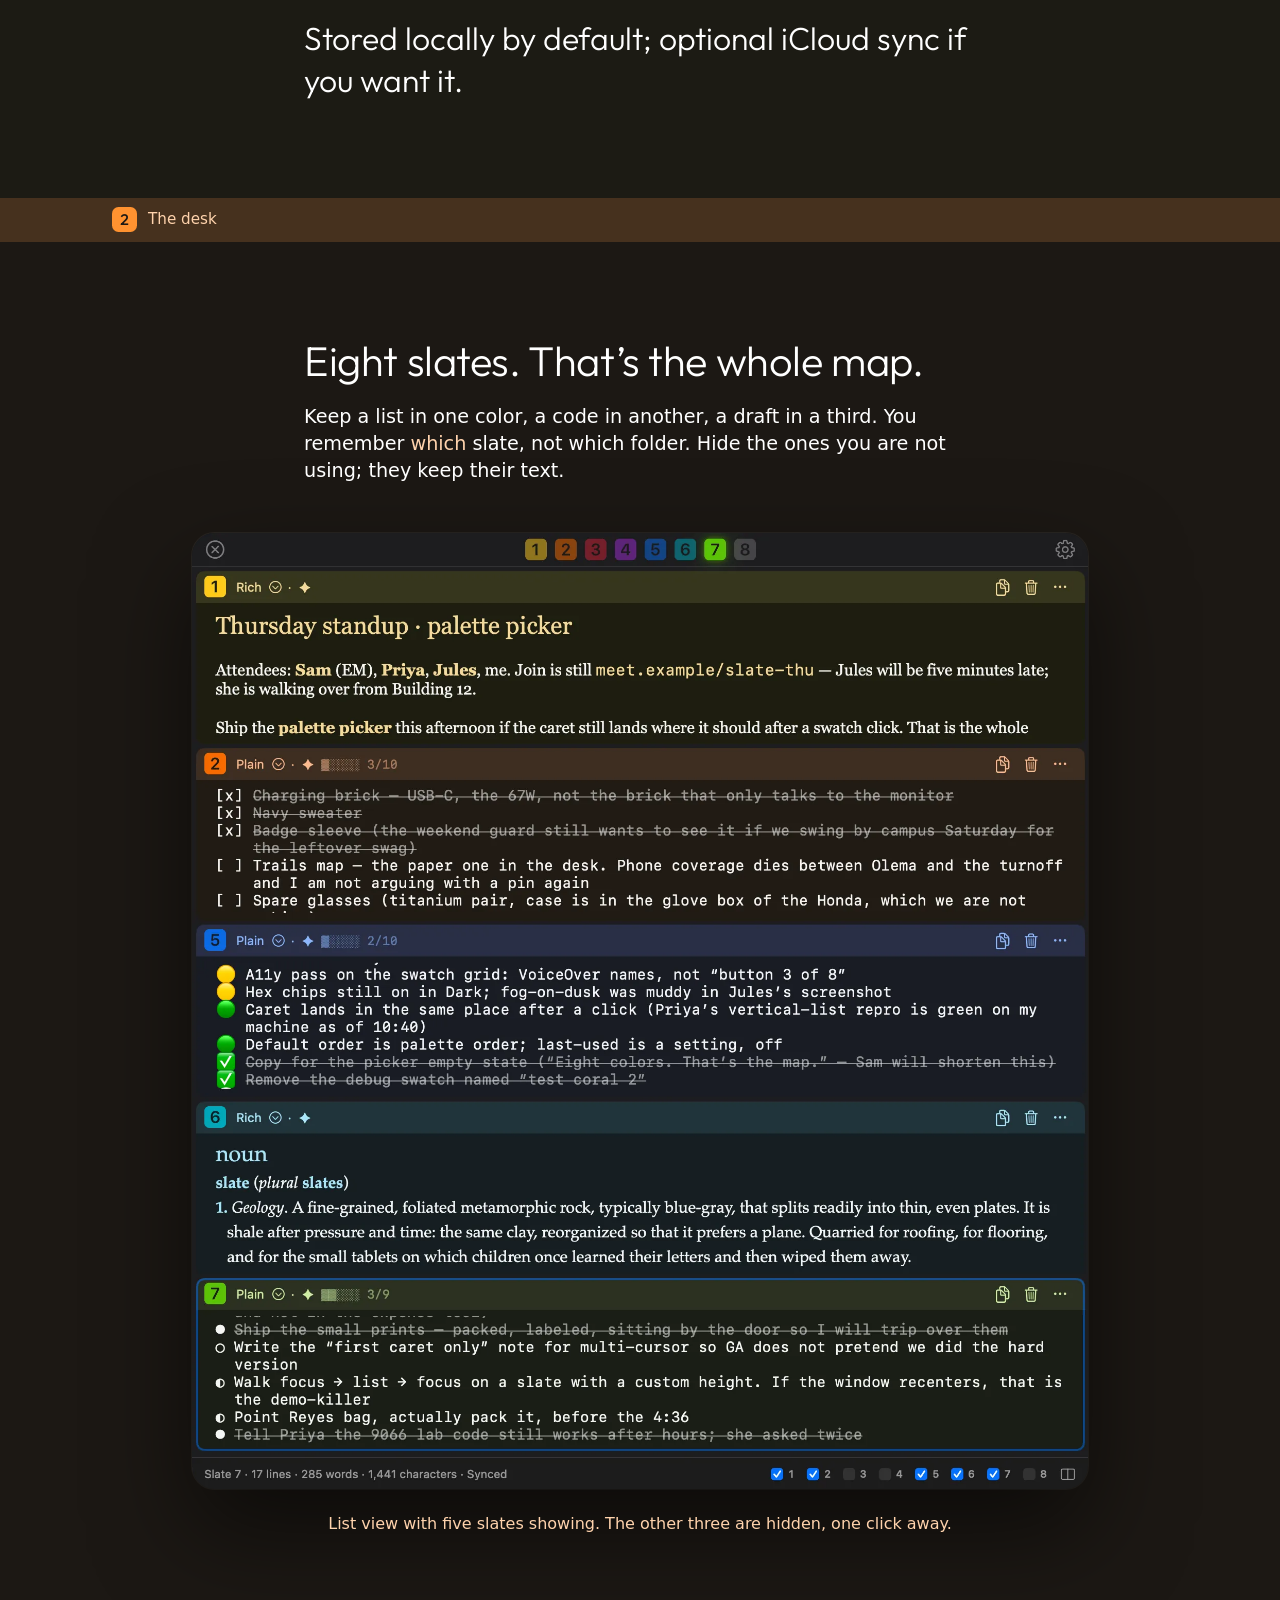
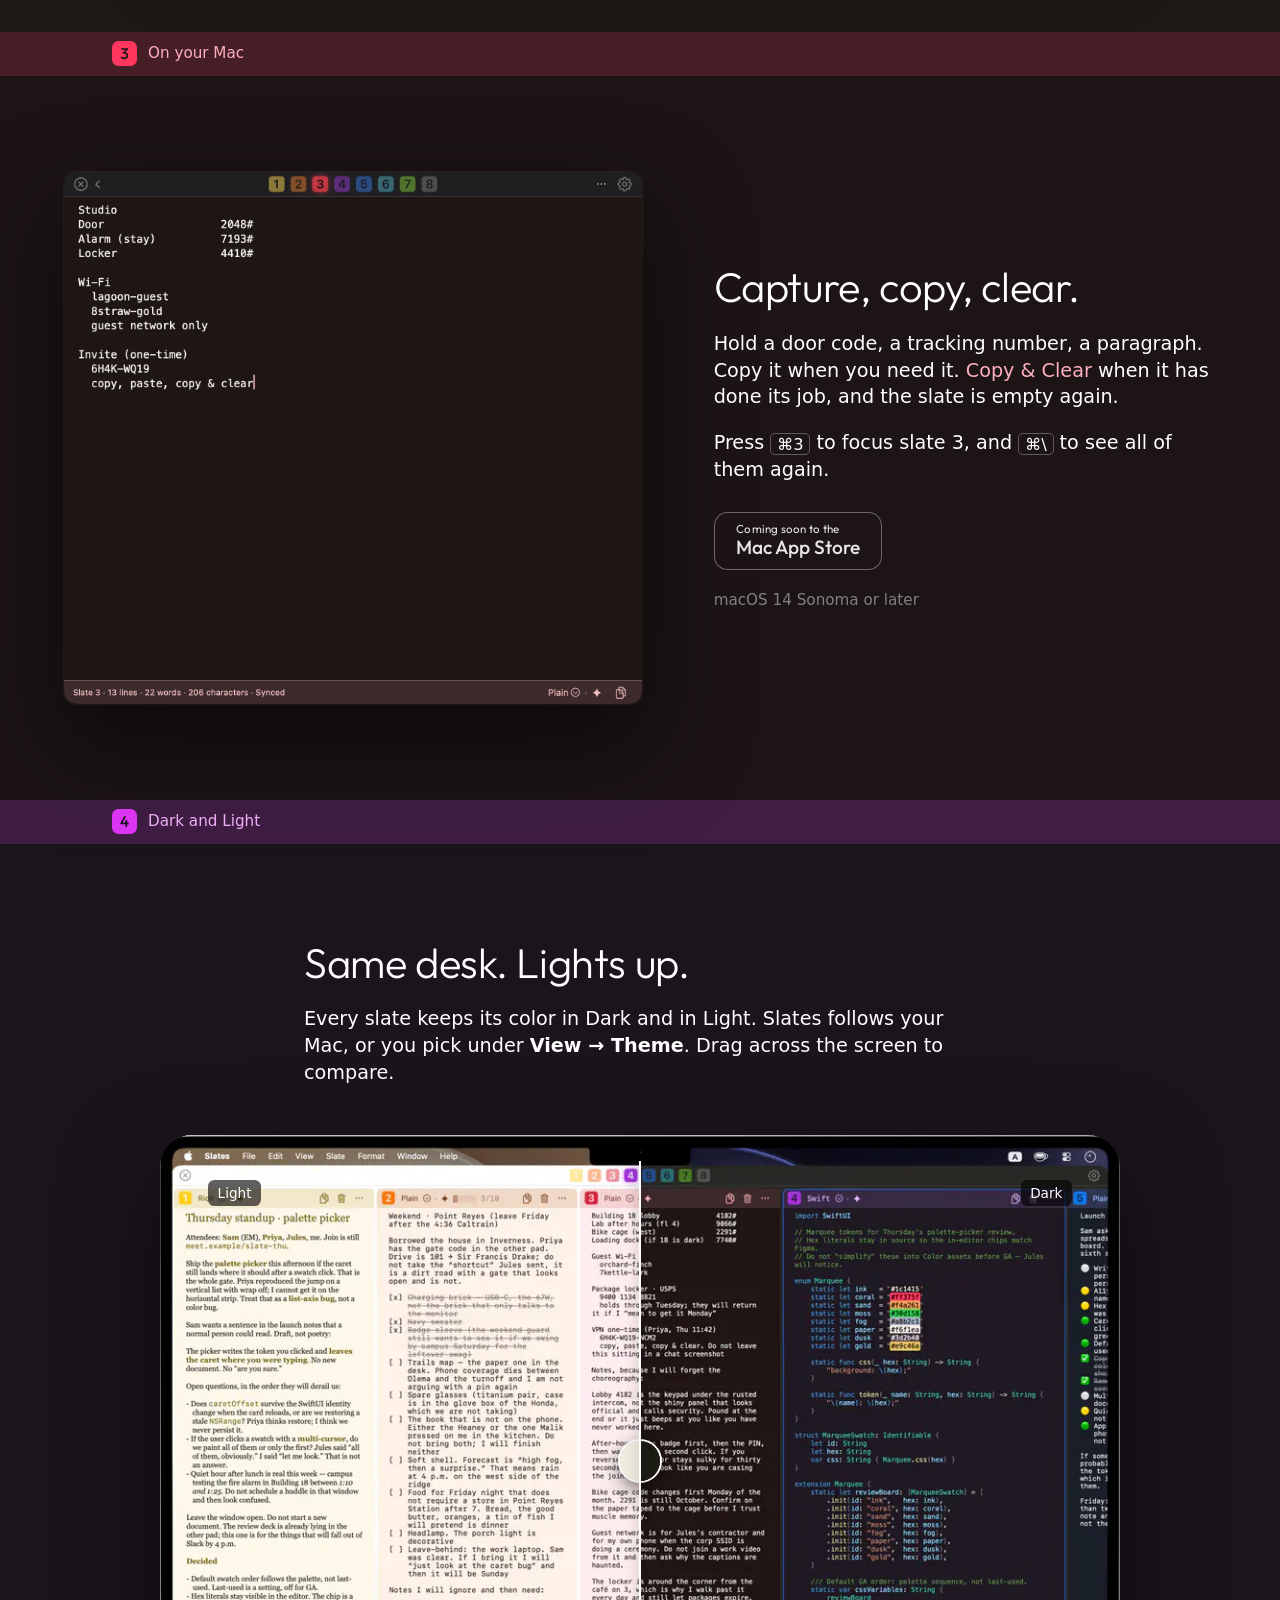
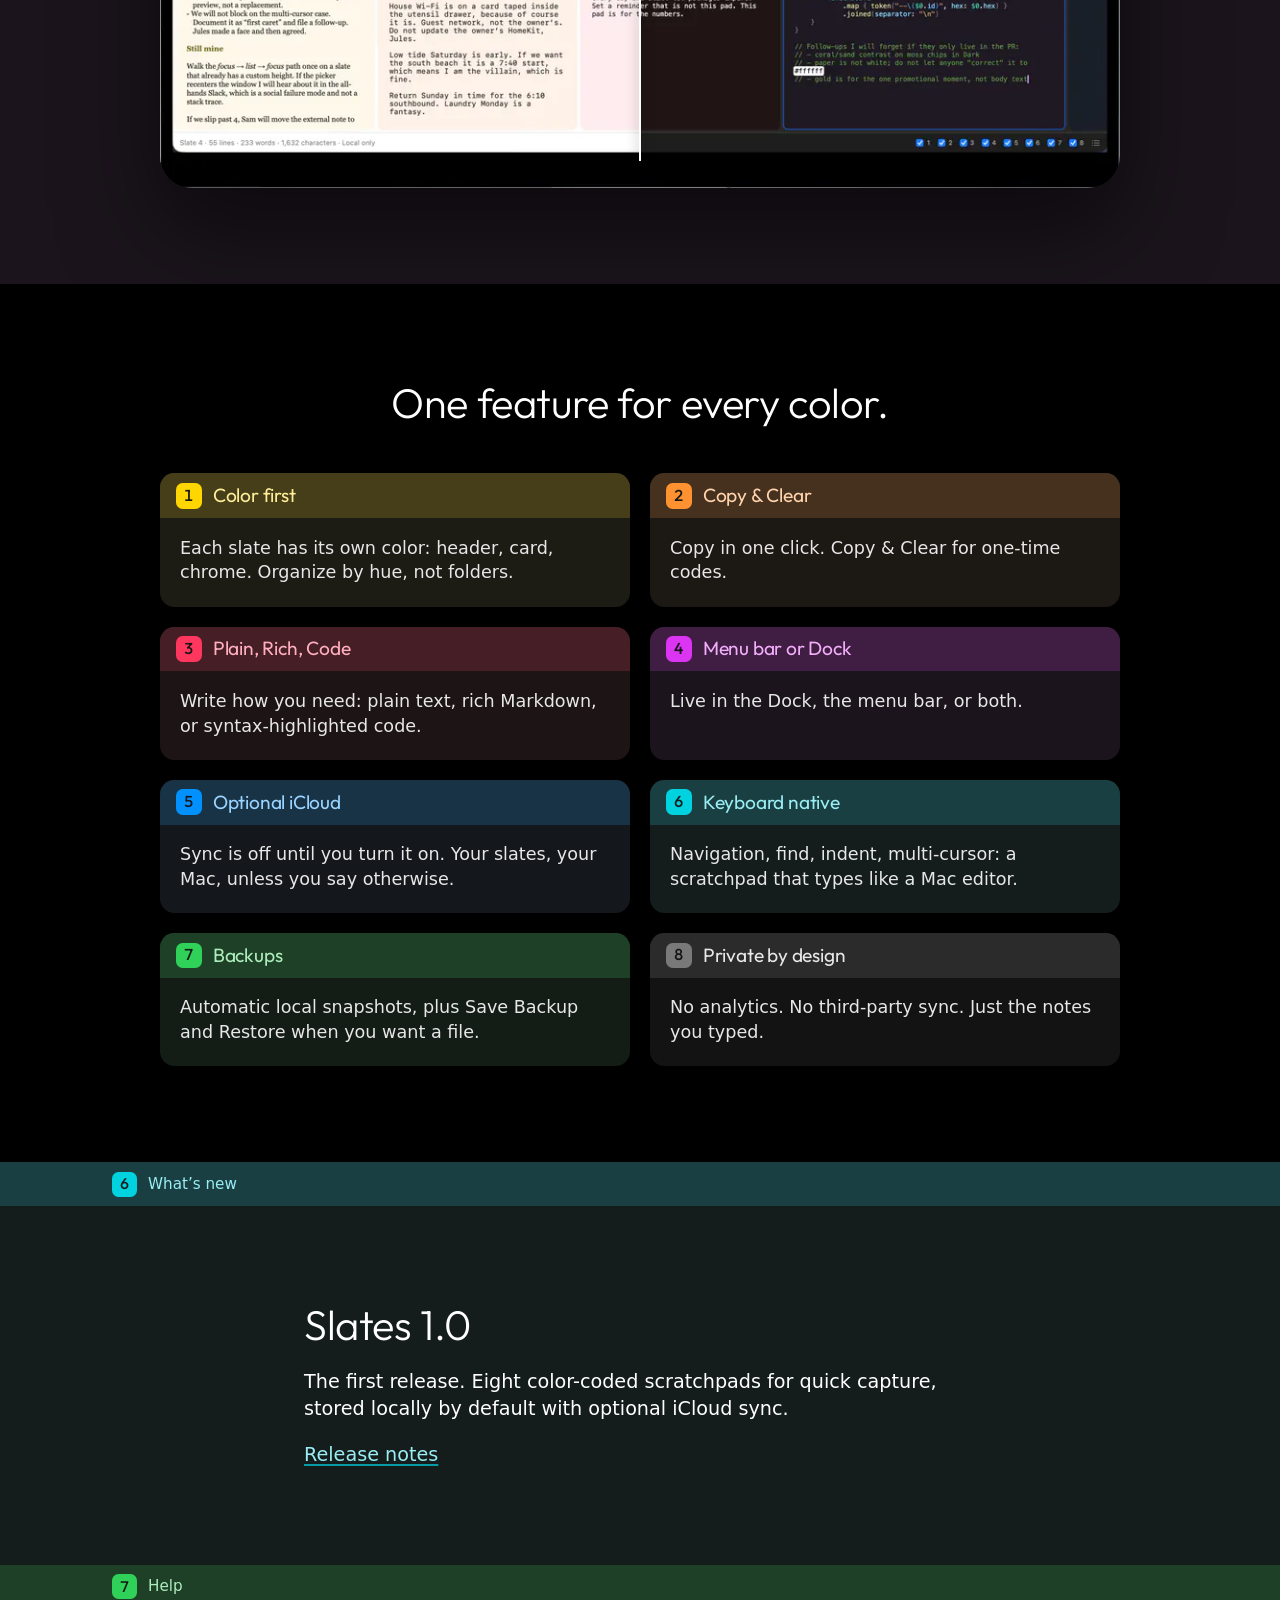
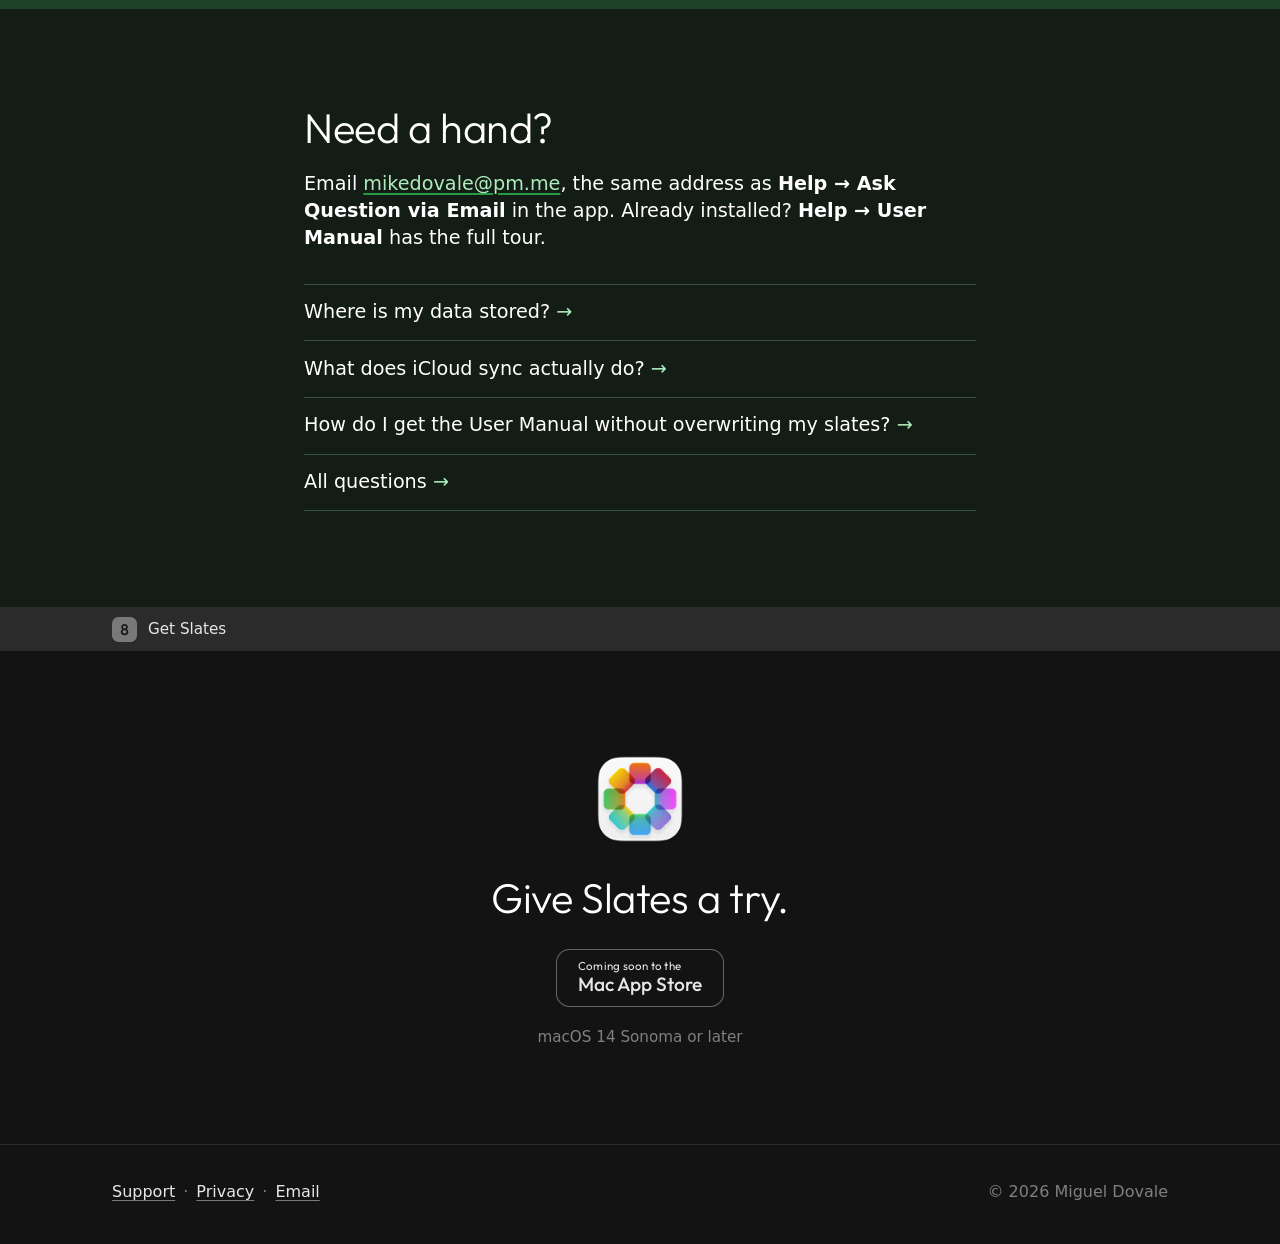
==== commit 3aef47b2: "feat(home): add Same desk, lights up compare band - Band 4 compares the maximized desk strip in Dark" ====
--- a/index.html
+++ b/index.html
@@ -242,6 +242,35 @@
       </div>
     </section>
 
+    <section class="band slot-4" aria-labelledby="lights">
+      <div class="band-head">
+        <div class="band-head-inner"><span class="dot" aria-hidden="true">4</span><span>Dark and Light</span></div>
+      </div>
+      <div class="band-body">
+        <div class="measure">
+          <h2 id="lights">Same desk. Lights up.</h2>
+          <p>Every slate keeps its color in Dark and in Light. Slates follows your Mac, or you pick under <span class="ui">View → Theme</span>. <span class="compare-hint">Drag across the screen to compare.</span></p>
+        </div>
+        <div class="compare" style="--split: 50%">
+          <figure class="compare-dark">
+            <picture>
+              <source type="image/webp" srcset="images/desk-dark-1000.webp 1000w, images/desk-dark-1600.webp 1600w" sizes="(min-width: 64rem) 60rem, 100vw">
+              <img src="images/desk-dark-1600.jpg" srcset="images/desk-dark-1000.jpg 1000w, images/desk-dark-1600.jpg 1600w" sizes="(min-width: 64rem) 60rem, 100vw" width="1600" height="1089" loading="lazy" decoding="async" alt="Slates in Dark, filling a MacBook Pro screen: a horizontal strip of slates with a meeting note, a packing list with struck-through items, door and locker codes, and Swift code with color chips.">
+            </picture>
+            <figcaption>Dark</figcaption>
+          </figure>
+          <figure class="compare-light">
+            <picture>
+              <source type="image/webp" srcset="images/desk-light-1000.webp 1000w, images/desk-light-1600.webp 1600w" sizes="(min-width: 64rem) 60rem, 100vw">
+              <img src="images/desk-light-1600.jpg" srcset="images/desk-light-1000.jpg 1000w, images/desk-light-1600.jpg 1600w" sizes="(min-width: 64rem) 60rem, 100vw" width="1600" height="1089" loading="lazy" decoding="async" alt="The same desk in Light: each slate keeps its hue on a pale wash, from the yellow meeting note to the purple Swift code.">
+            </picture>
+            <figcaption>Light</figcaption>
+          </figure>
+          <input class="compare-range" type="range" min="0" max="100" value="50" aria-label="Compare Light and Dark: share of the screen shown in Light" hidden>
+        </div>
+      </div>
+    </section>
+
     <section class="features-band" aria-labelledby="features">
       <header>
         <h2 id="features">One feature for every color.</h2>
@@ -282,9 +311,9 @@
       </ul>
     </section>
 
-    <section class="band slot-5" aria-labelledby="new">
-      <div class="band-head">
-        <div class="band-head-inner"><span class="dot" aria-hidden="true">5</span><span>What’s new</span></div>
+    <section class="band slot-6" aria-labelledby="new">
+      <div class="band-head">
+        <div class="band-head-inner"><span class="dot" aria-hidden="true">6</span><span>What’s new</span></div>
       </div>
       <div class="band-body">
         <div class="measure">
@@ -295,9 +324,9 @@
       </div>
     </section>
 
-    <section class="band slot-6" aria-labelledby="help">
-      <div class="band-head">
-        <div class="band-head-inner"><span class="dot" aria-hidden="true">6</span><span>Help</span></div>
+    <section class="band slot-7" aria-labelledby="help">
+      <div class="band-head">
+        <div class="band-head-inner"><span class="dot" aria-hidden="true">7</span><span>Help</span></div>
       </div>
       <div class="band-body">
         <div class="measure">
@@ -313,9 +342,9 @@
       </div>
     </section>
 
-    <section class="band slot-7" aria-labelledby="try">
-      <div class="band-head">
-        <div class="band-head-inner"><span class="dot" aria-hidden="true">7</span><span>Get Slates</span></div>
+    <section class="band slot-8" aria-labelledby="try">
+      <div class="band-head">
+        <div class="band-head-inner"><span class="dot" aria-hidden="true">8</span><span>Get Slates</span></div>
       </div>
       <div class="band-body closing">
         <picture>
--- a/css/site.css
+++ b/css/site.css
@@ -978,6 +978,132 @@
   }
 }
 
+/* ---------- Same desk, lights up: Dark / Light compare ---------- */
+
+/* Without JavaScript the pair sits side by side. With it, the two stack
+   and a range input sets --split: Light on the left, Dark on the right. */
+.compare {
+  display: grid;
+  gap: 1.25rem;
+  max-width: 60rem;
+  margin: 3rem auto 0;
+}
+
+@media (min-width: 48rem) {
+  .compare {
+    grid-template-columns: 1fr 1fr;
+  }
+}
+
+.compare figure {
+  margin: 0;
+}
+
+.compare img {
+  width: 100%;
+  border-radius: 3.4% / 5%;
+  box-shadow: 0 2.5rem 6rem rgba(0, 0, 0, 0.55);
+}
+
+.compare figcaption {
+  margin-top: 0.75rem;
+  color: var(--chrome);
+  font-size: 0.95rem;
+  text-align: center;
+}
+
+.compare-hint {
+  display: none;
+}
+
+.compare.is-live {
+  display: block;
+  position: relative;
+  touch-action: pan-y;
+}
+
+.band:has(.compare.is-live) .compare-hint {
+  display: inline;
+}
+
+.compare.is-live .compare-light {
+  position: absolute;
+  inset: 0;
+  clip-path: inset(0 calc(100% - var(--split)) 0 0);
+}
+
+.compare.is-live .compare-light img {
+  box-shadow: none;
+}
+
+.compare.is-live figcaption {
+  position: absolute;
+  top: 7%;
+  margin: 0;
+  padding: 0.2rem 0.6rem;
+  border-radius: 0.4rem;
+  background: rgba(0, 0, 0, 0.62);
+  color: #fff;
+  font-size: 0.85rem;
+}
+
+.compare.is-live .compare-dark figcaption {
+  right: 5%;
+}
+
+.compare.is-live .compare-light figcaption {
+  left: 5%;
+}
+
+/* The native slider covers the picture: drag anywhere, or use the arrows */
+.compare-range {
+  position: absolute;
+  inset: 0;
+  z-index: 2;
+  width: 100%;
+  height: 100%;
+  margin: 0;
+  opacity: 0;
+  cursor: ew-resize;
+}
+
+.compare.is-live::after {
+  content: "";
+  position: absolute;
+  z-index: 1;
+  top: 4%;
+  bottom: 4%;
+  left: var(--split);
+  width: 2px;
+  margin-left: -1px;
+  background: #fff;
+  box-shadow: 0 0 0.75rem rgba(0, 0, 0, 0.5);
+  pointer-events: none;
+}
+
+.compare.is-live::before {
+  content: "";
+  position: absolute;
+  z-index: 1;
+  top: 50%;
+  left: var(--split);
+  width: 2.5rem;
+  height: 2.5rem;
+  margin: -1.25rem 0 0 -1.25rem;
+  border-radius: 50%;
+  background:
+    linear-gradient(90deg, #f0ece0 50%, #1c1b14 50%);
+  box-shadow:
+    0 0 0 2px #fff,
+    0 0.4rem 1.2rem rgba(0, 0, 0, 0.55);
+  pointer-events: none;
+}
+
+.compare.is-live:has(.compare-range:focus-visible)::before {
+  outline: 3px solid var(--accent);
+  outline-offset: 4px;
+}
+
 /* ---------- Feature eight ---------- */
 
 .features-band {
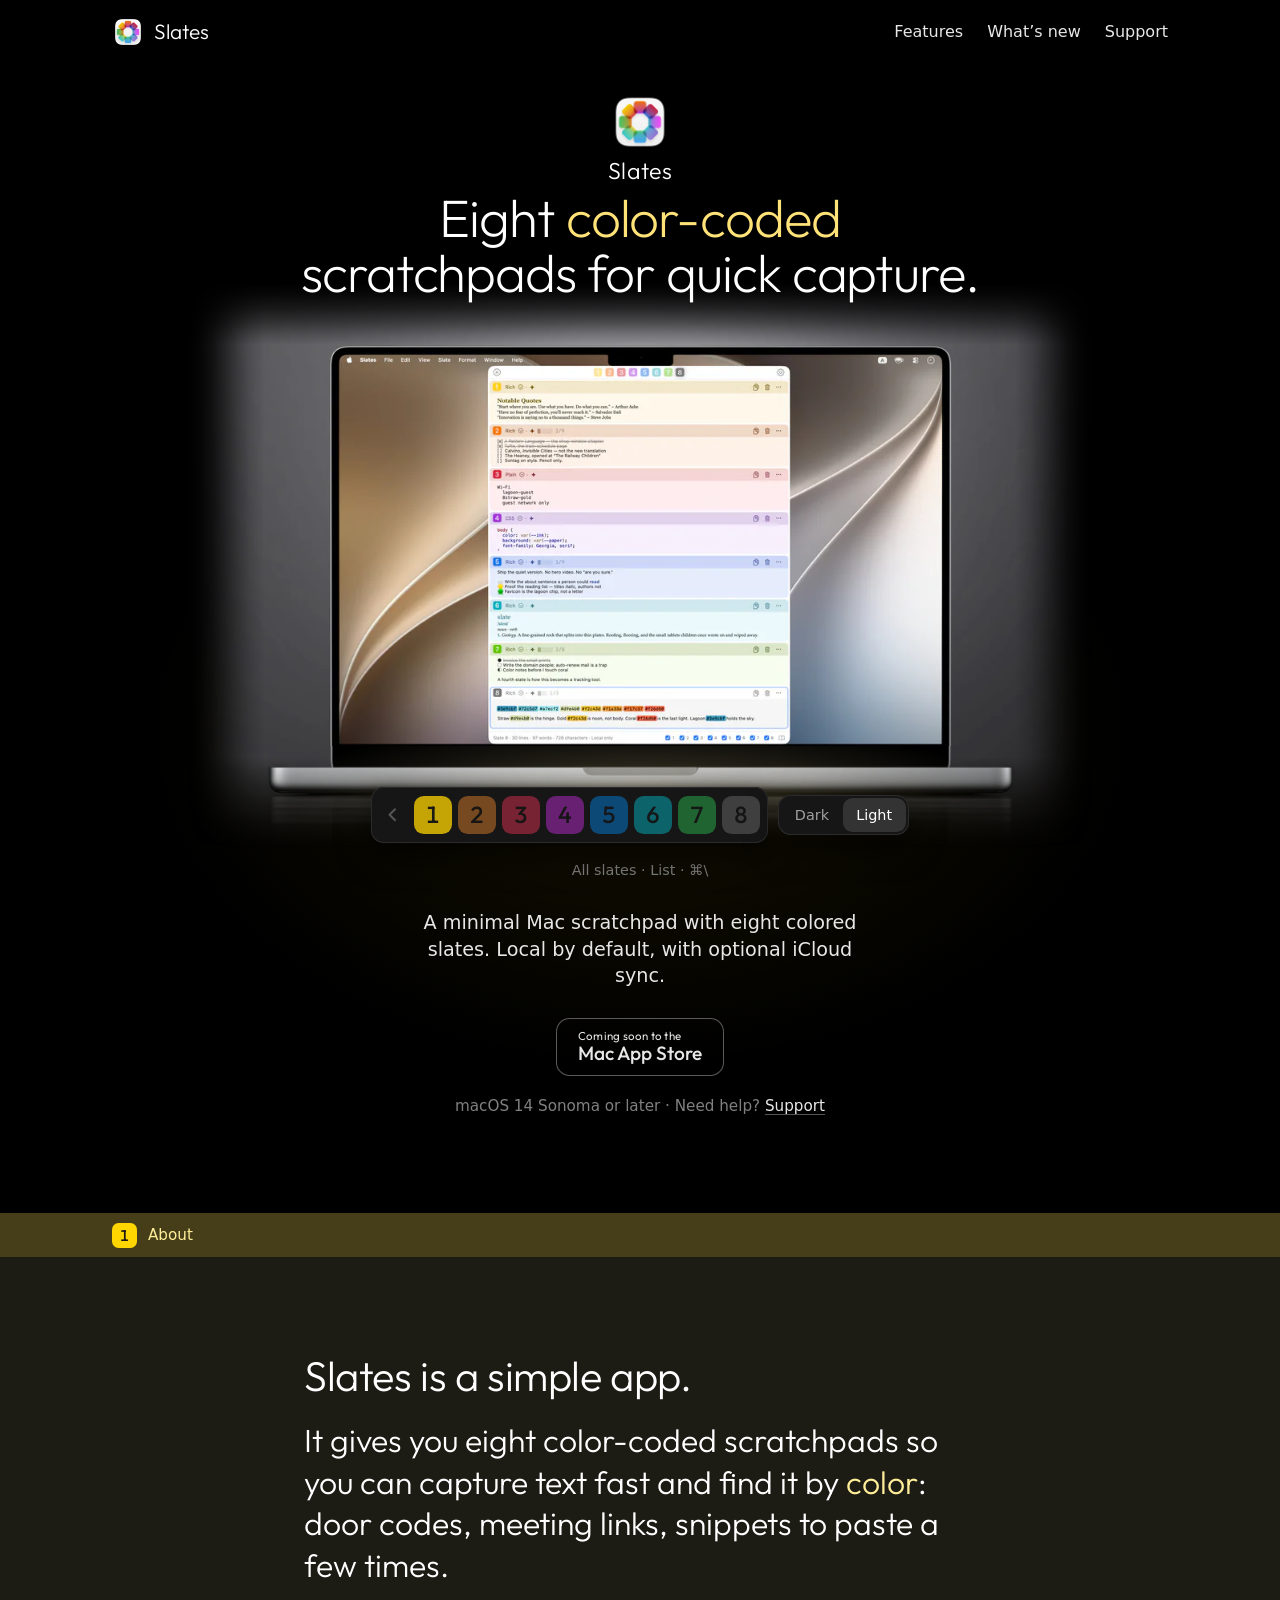
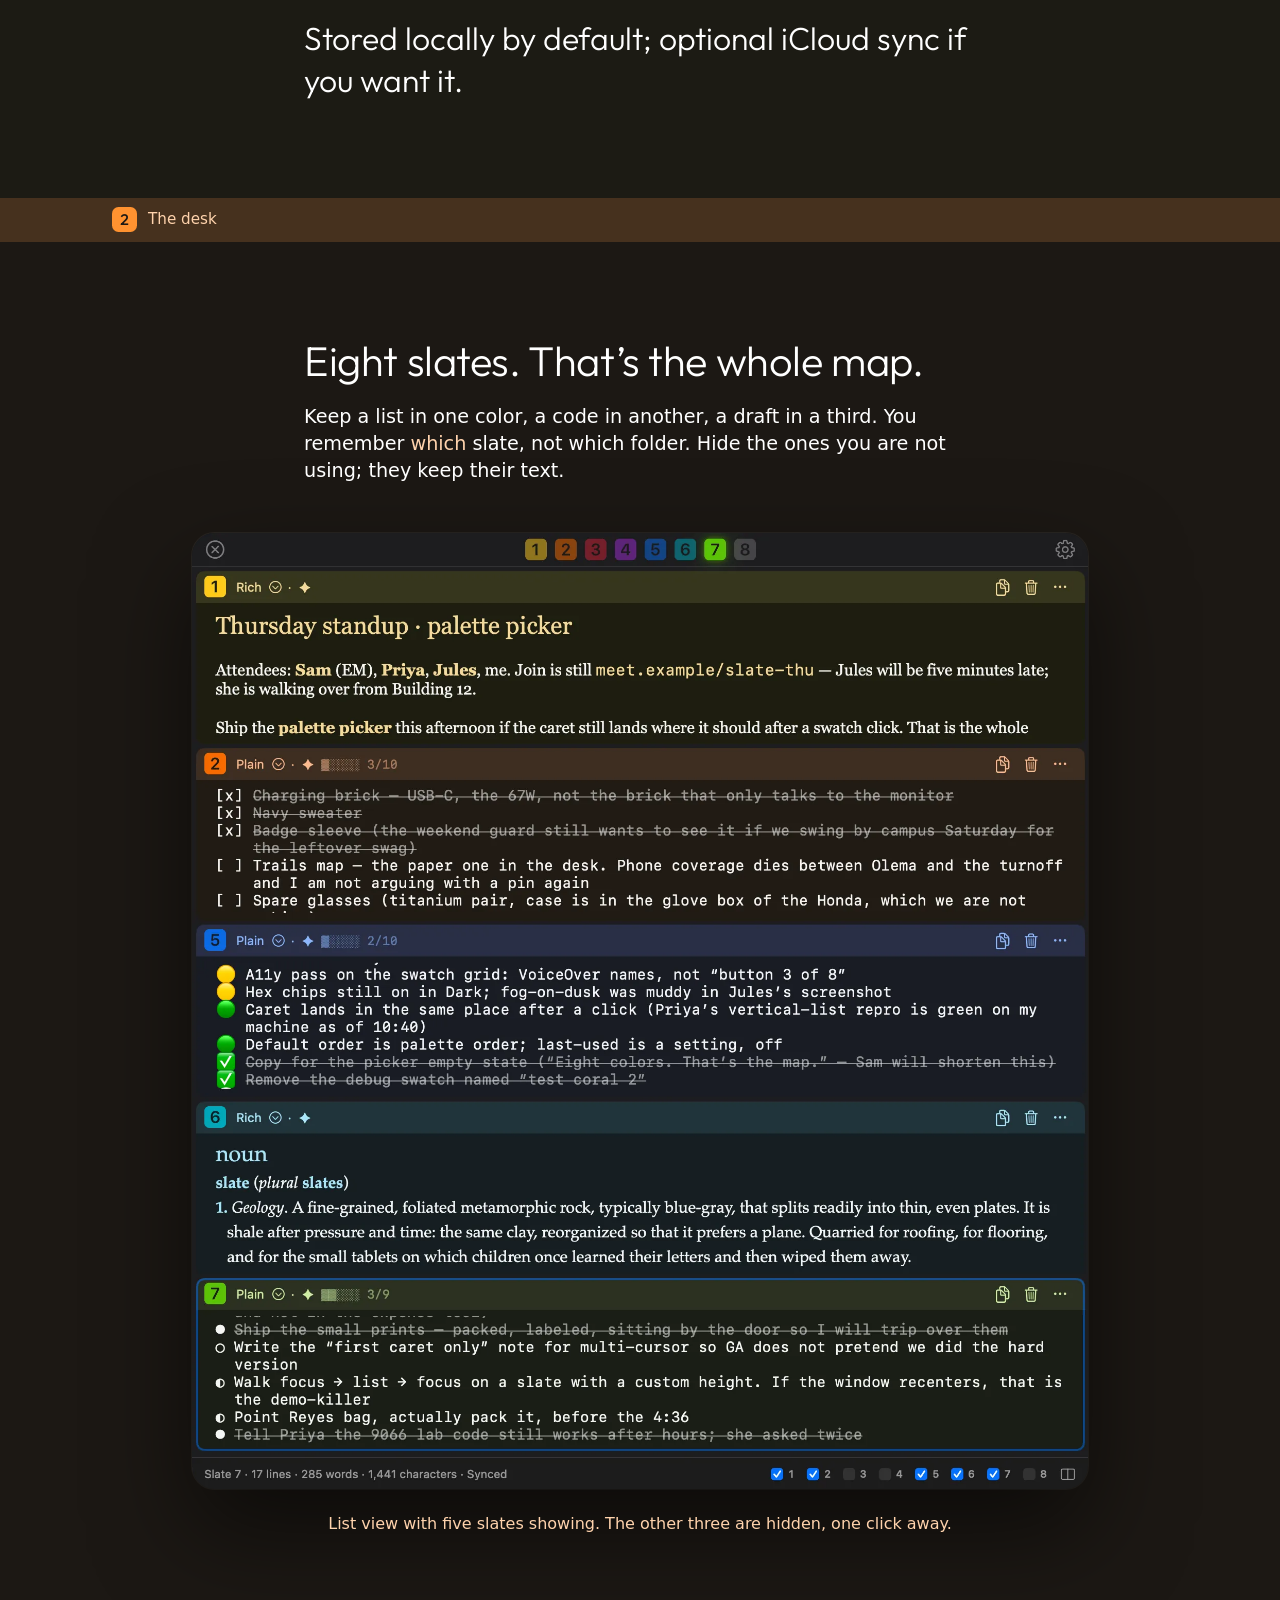
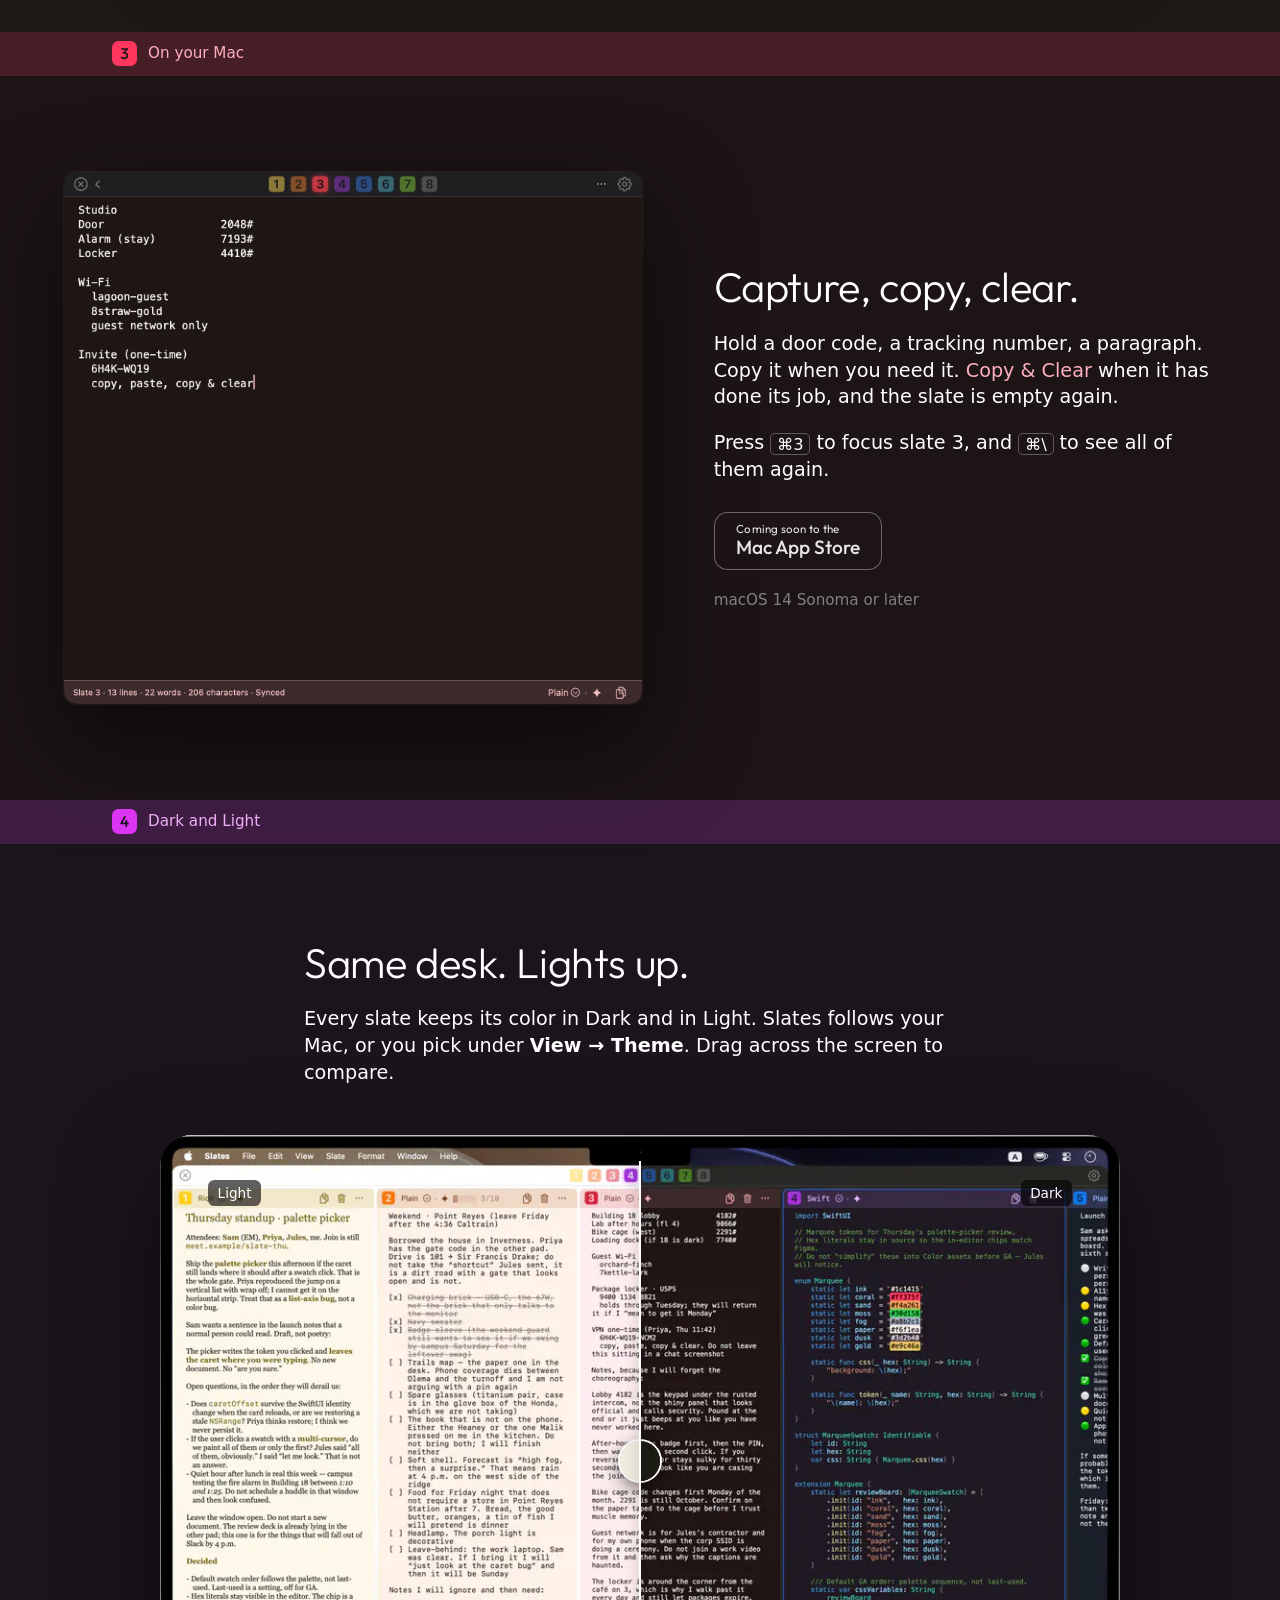
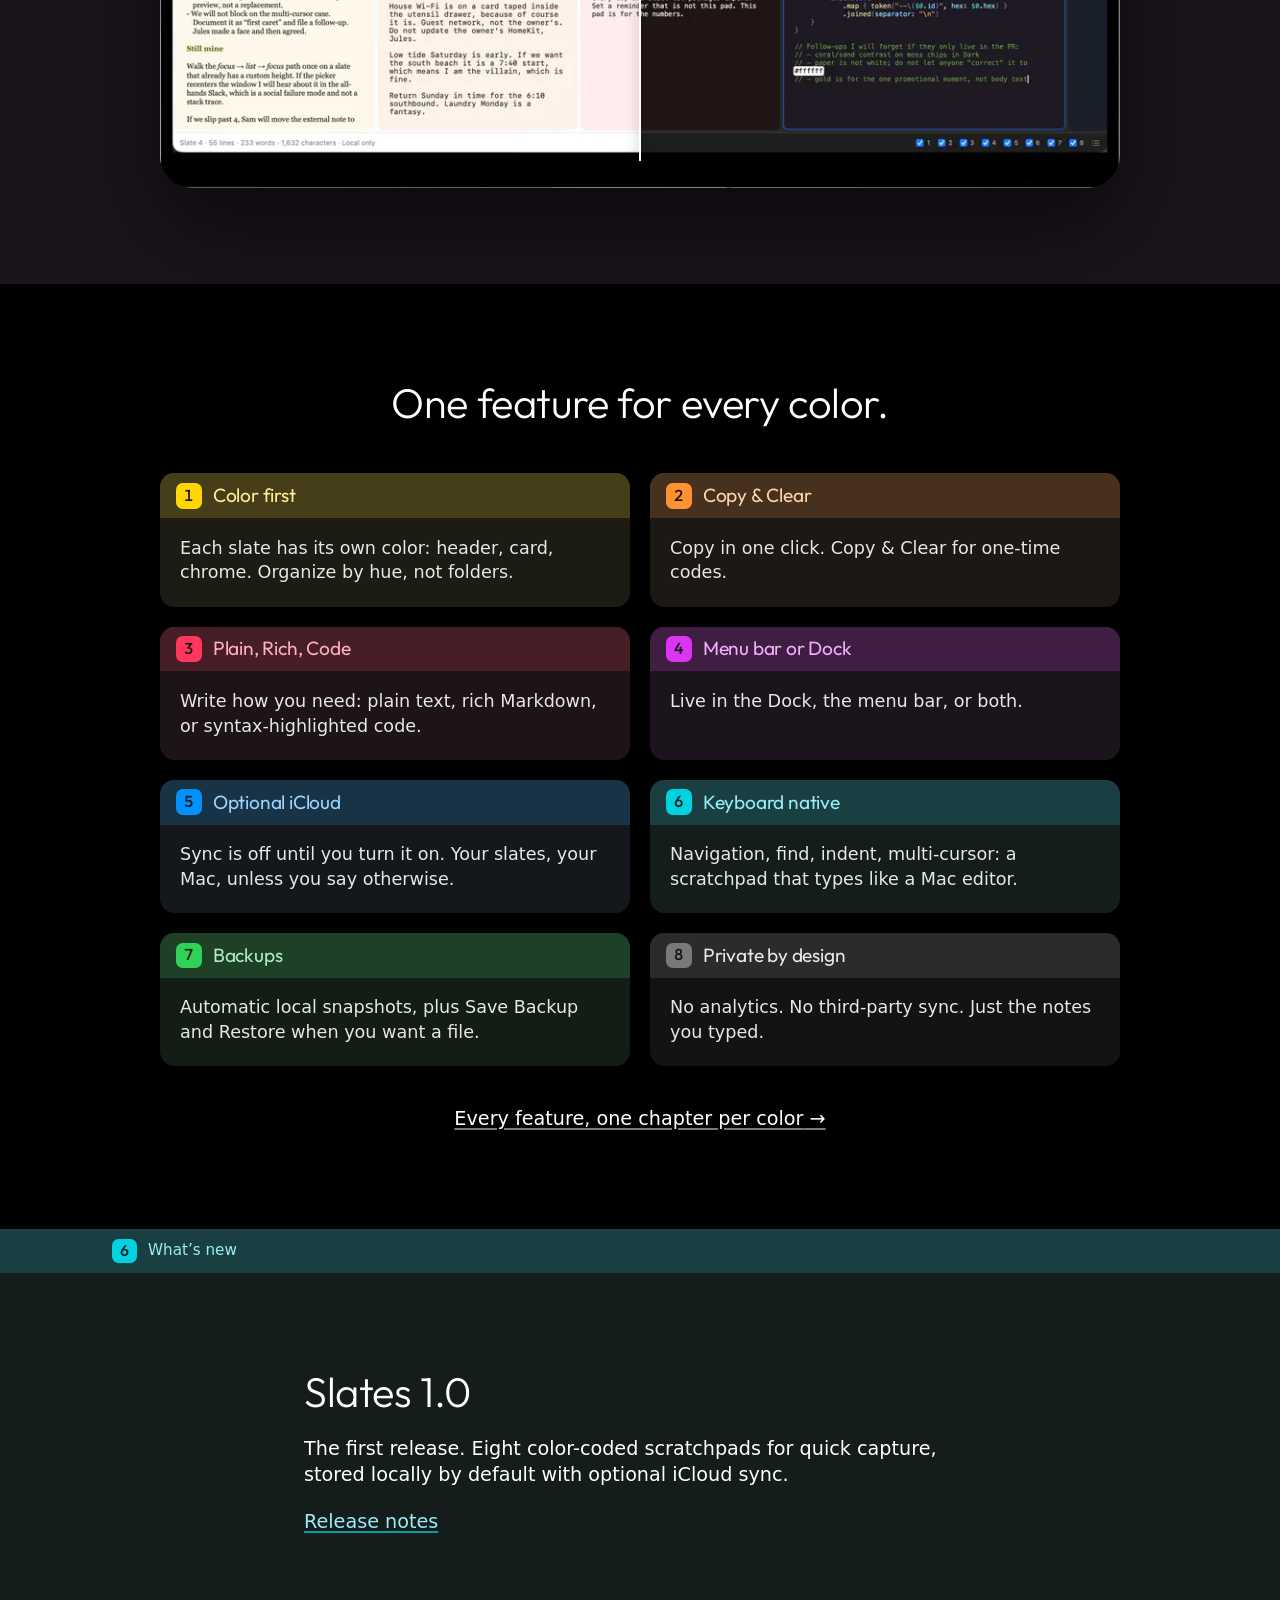
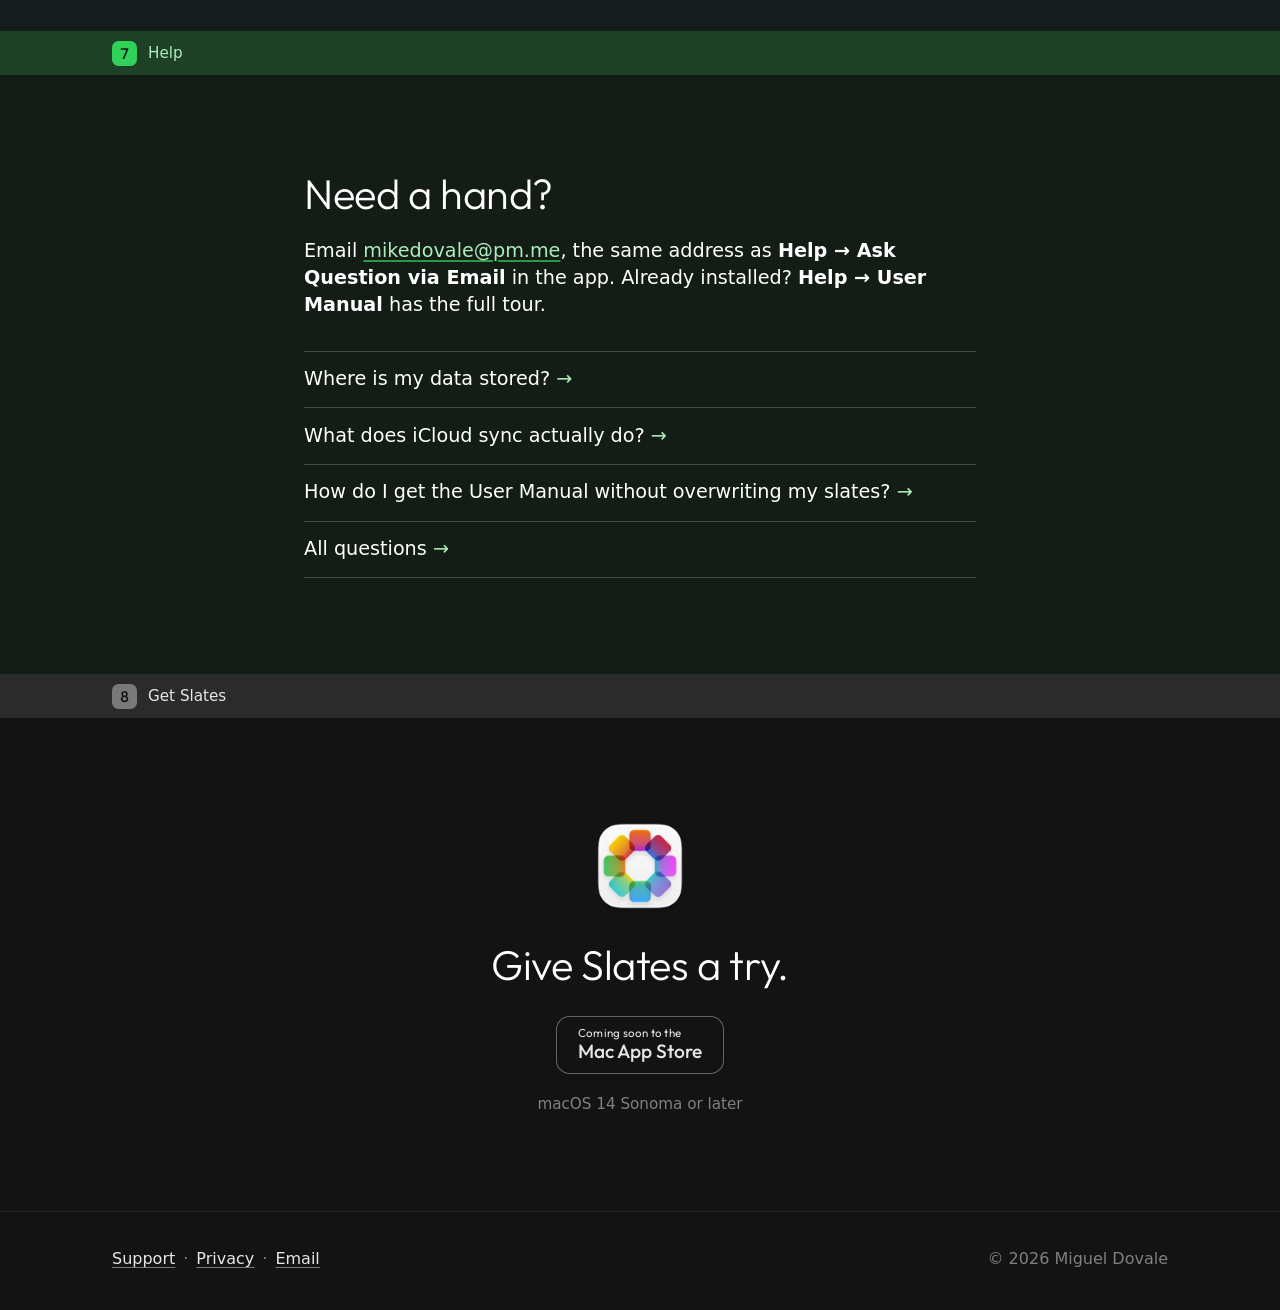
==== commit 9ae7a8ff: "feat(features): add /features, one chapter per slate color - Eight chapters from Color is the map to" ====
--- a/index.html
+++ b/index.html
@@ -34,6 +34,7 @@
       <a class="brand" href="./" aria-current="page"><img src="images/app-icon.png" alt="" width="32" height="32">Slates</a>
       <nav aria-label="Main">
         <ul class="site-nav">
+          <li><a href="features/">Features</a></li>
           <li><a href="history/">What’s new</a></li>
           <li><a href="support/">Support</a></li>
         </ul>
@@ -158,7 +159,7 @@
             <label class="pick pick-8 slot-8" for="s8"><span class="dot" aria-hidden="true">8</span><span class="visually-hidden">Slate 8, Sunset, Rich</span></label>
           </div>
         </fieldset>
-        <fieldset class="look">
+        <fieldset class="look seg">
           <legend class="visually-hidden">Appearance</legend>
           <input type="radio" name="look" id="look-dark" value="dark" autocomplete="off">
           <label for="look-dark">Dark</label>
@@ -309,6 +310,7 @@
           <p>No analytics. No third-party sync. Just the notes you typed.</p>
         </li>
       </ul>
+      <p class="features-more"><a href="features/">Every feature, one chapter per color</a></p>
     </section>
 
     <section class="band slot-6" aria-labelledby="new">
--- a/css/site.css
+++ b/css/site.css
@@ -449,6 +449,17 @@
   inset: 0;
 }
 
+/* Each layer is its own stacking context; Light always paints above Dark */
+.layer-dark,
+.mode-layer-dark {
+  z-index: 1;
+}
+
+.layer-light,
+.mode-layer-light {
+  z-index: 2;
+}
+
 .scr img,
 .scr-list img {
   width: 100%;
@@ -506,7 +517,7 @@
 }
 
 .picker,
-.look {
+.seg {
   min-width: 0;
   margin: 0;
   padding: 0;
@@ -514,7 +525,7 @@
 }
 
 .picker input,
-.look input {
+.seg input {
   position: absolute;
   width: 1px;
   height: 1px;
@@ -523,7 +534,7 @@
 }
 
 .picks,
-.look {
+.seg {
   display: flex;
   align-items: center;
   border-radius: 0.8rem;
@@ -605,13 +616,13 @@
   opacity: 0.75;
 }
 
-/* Appearance switch */
-.look {
+/* Segmented control: the appearance switch, and the demos on /features */
+.seg {
   padding: 0.2rem;
   font-size: 0.9rem;
 }
 
-.look label {
+.seg label {
   padding: 0.45rem 0.85rem;
   border-radius: 0.6rem;
   color: #a0a0a0;
@@ -621,17 +632,18 @@
     color var(--t-quick) var(--ease-out);
 }
 
-.look label:hover {
+.seg label:hover {
   color: var(--ink);
 }
 
-.look input:focus-visible + label {
-  outline: 3px solid var(--hero-accent);
+.seg input:focus-visible + label {
+  outline: 3px solid var(--hero-accent, var(--accent));
   outline-offset: -1px;
 }
 
-.look input:checked + label,
-.look:not(:has(:checked)) label[for="look-dark"] {
+/* An untouched Dark | Light switch shows the appearance the demo follows */
+.seg input:checked + label,
+.look:not(:has(:checked)) label:first-of-type {
   background: #333;
   color: var(--ink);
 }
@@ -841,12 +853,12 @@
     --spill: color-mix(in srgb, var(--hero-accent) 22%, #fff3dc);
   }
 
-  .look:not(:has(:checked)) label[for="look-dark"] {
+  .look:not(:has(:checked)) label:first-of-type {
     background: none;
     color: #a0a0a0;
   }
 
-  .look:not(:has(:checked)) label[for="look-light"] {
+  .look:not(:has(:checked)) label:last-of-type {
     background: #333;
     color: var(--ink);
   }
@@ -1157,6 +1169,20 @@
   font-size: 1.1rem;
 }
 
+.features-more {
+  margin: 2.5rem 0 0;
+  text-align: center;
+}
+
+.features-more a {
+  color: var(--ink);
+  text-decoration-color: var(--slate-8);
+}
+
+.features-more a::after {
+  content: " →";
+}
+
 /* ---------- Home: help, closing ---------- */
 
 .teasers {
@@ -1334,6 +1360,873 @@
 
 .release li + li {
   margin-top: 0.45em;
+}
+
+/* ---------- Features: chapters ---------- */
+
+/*
+ * Chapter text reads --band-ink / --band-soft so the palette wall can
+ * re-theme a band with a light palette and keep the text legible.
+ */
+.chapter {
+  color: var(--band-ink, var(--ink));
+  transition: background-color var(--t-base) var(--ease-out);
+}
+
+.chapter .band-head {
+  transition:
+    background-color var(--t-base) var(--ease-out),
+    color var(--t-base) var(--ease-out);
+}
+
+.chapter p,
+.chapter dd {
+  color: var(--band-soft, var(--ink-soft));
+}
+
+.chapter h3 {
+  color: var(--band-ink, var(--ink));
+}
+
+.chapter .band-body > * + * {
+  margin-top: clamp(2.75rem, 6vw, 4.25rem);
+}
+
+.chapter code {
+  font-family: var(--font-mono);
+  font-size: 0.9em;
+  color: var(--chrome);
+}
+
+.showcase {
+  max-width: 64rem;
+  margin-inline: auto;
+}
+
+.showcase h3 {
+  margin-bottom: 0.4rem;
+}
+
+.subs {
+  display: grid;
+  gap: 3rem 3.5rem;
+  max-width: 64rem;
+  margin-inline: auto;
+  padding: 0;
+  list-style: none;
+}
+
+@media (min-width: 52rem) {
+  .subs {
+    grid-template-columns: 1fr 1fr;
+  }
+
+  .subs > li:has(.clip-wide) {
+    grid-column: 1 / -1;
+  }
+}
+
+.subs picture,
+.subs .clip {
+  display: block;
+  margin: 0 0 1.25rem;
+}
+
+.subs h3 {
+  margin-bottom: 0.4rem;
+}
+
+.subs p {
+  font-size: 1.05rem;
+}
+
+.win-shot img,
+.panel-shot img,
+.tall-shot img {
+  border-radius: 0.9rem;
+  box-shadow:
+    0 1.5rem 4rem rgba(0, 0, 0, 0.5),
+    0 0 0 1px rgba(255, 255, 255, 0.06);
+}
+
+.panel-shot img {
+  border-radius: 0.7rem;
+}
+
+.tall-shot img {
+  max-width: 15rem;
+  margin-inline: auto;
+}
+
+.pair {
+  display: grid;
+  gap: 2.5rem;
+  align-items: center;
+}
+
+@media (min-width: 52rem) {
+  .pair {
+    grid-template-columns: 1fr 1fr;
+  }
+}
+
+.pair-shot {
+  margin: 0;
+}
+
+.pair-shot figcaption {
+  margin-top: 0.9rem;
+  color: var(--chrome);
+  font-size: 0.95rem;
+  text-align: center;
+}
+
+.js-only {
+  display: none;
+}
+
+.has-js .js-only {
+  display: inline;
+}
+
+/* A shared toolbar row above a demo */
+.demo-bar {
+  display: flex;
+  flex-wrap: wrap;
+  align-items: center;
+  justify-content: center;
+  gap: 0.6rem 1.25rem;
+  margin-bottom: 1.75rem;
+}
+
+.demo-key {
+  color: var(--chrome);
+  font-size: 0.9rem;
+}
+
+/* ----- The rail: a sticky glyph toolbar that tracks the chapter ----- */
+
+.chapters {
+  position: relative;
+}
+
+.rail {
+  position: sticky;
+  top: 0;
+  z-index: 5;
+  background: var(--ground);
+  border-bottom: 1px solid var(--header-8);
+}
+
+.chapter {
+  scroll-margin-top: 3rem;
+}
+
+.rail ol {
+  display: flex;
+  justify-content: center;
+  gap: 0.15rem;
+  margin: 0;
+  padding: 0.45rem var(--gutter);
+  list-style: none;
+}
+
+.rail a {
+  position: relative;
+  display: flex;
+  align-items: center;
+  padding: 0.25rem;
+  border-radius: 0.55rem;
+  color: var(--chrome);
+  text-decoration: none;
+}
+
+.rail .dot {
+  --size: 1.7rem;
+  position: relative;
+  opacity: 0.45;
+  transition:
+    opacity var(--t-quick) var(--ease-out),
+    transform var(--t-quick) var(--ease-spring);
+}
+
+.rail .dot::after {
+  content: "";
+  position: absolute;
+  inset: 0;
+  border-radius: inherit;
+  box-shadow:
+    inset 0 1px 0 rgba(255, 255, 255, 0.45),
+    0 0 0.3rem color-mix(in srgb, var(--accent) 70%, transparent),
+    0 0 1.1rem color-mix(in srgb, var(--accent) 55%, transparent);
+  opacity: 0;
+  transition: opacity var(--t-base) var(--ease-out);
+}
+
+.rail a:hover .dot {
+  opacity: 0.85;
+}
+
+.rail a:active .dot {
+  transform: scale(0.94);
+}
+
+.rail a[aria-current] .dot {
+  opacity: 1;
+  transform: translateY(-1px);
+}
+
+.rail a[aria-current] .dot::after {
+  opacity: 1;
+}
+
+.rail-label {
+  position: absolute;
+  width: 1px;
+  height: 1px;
+  overflow: hidden;
+  clip-path: inset(50%);
+  white-space: nowrap;
+}
+
+@media (min-width: 80rem) {
+  /* A zero-height sticky anchor holds the vertical rail near mid-screen
+     (the rail is about 20rem tall) and never above the first chapter */
+  .chapter {
+    scroll-margin-top: 0;
+  }
+
+  .rail {
+    top: calc(50vh - 10rem);
+    height: 0;
+    background: none;
+    border: 0;
+  }
+
+  .rail ol {
+    position: absolute;
+    left: 1rem;
+    top: 3.5rem;
+    flex-direction: column;
+    gap: 0.25rem;
+    padding: 0.4rem;
+    border-radius: 0.9rem;
+    background: #161616;
+    box-shadow:
+      inset 0 0 0 1px #2b2b2b,
+      0 1rem 2.5rem rgba(0, 0, 0, 0.5);
+  }
+
+  .rail-label {
+    left: calc(100% + 0.75rem);
+    width: auto;
+    height: auto;
+    overflow: visible;
+    clip-path: none;
+    padding: 0.3rem 0.65rem;
+    border-radius: 0.45rem;
+    background: #161616;
+    box-shadow: inset 0 0 0 1px #2b2b2b;
+    font-size: 0.85rem;
+    opacity: 0;
+    transform: translateX(-4px);
+    pointer-events: none;
+    transition:
+      opacity var(--t-quick) var(--ease-out),
+      transform var(--t-quick) var(--ease-out);
+  }
+
+  .rail a:hover .rail-label,
+  .rail a:focus-visible .rail-label {
+    opacity: 1;
+    transform: none;
+  }
+}
+
+/* Without JavaScript, view timelines light the chapter in view */
+@supports (timeline-scope: --ch1) and (animation-timeline: view()) {
+  .chapters {
+    timeline-scope: --ch1, --ch2, --ch3, --ch4, --ch5, --ch6, --ch7, --ch8;
+  }
+
+  #color { view-timeline-name: --ch1; }
+  #copy { view-timeline-name: --ch2; }
+  #modes { view-timeline-name: --ch3; }
+  #code { view-timeline-name: --ch4; }
+  #bullets { view-timeline-name: --ch5; }
+  #layout { view-timeline-name: --ch6; }
+  #anywhere { view-timeline-name: --ch7; }
+  #private { view-timeline-name: --ch8; }
+
+  .rail .dot {
+    animation: rail-lit linear none;
+    animation-range: cover 50vh cover calc(100% - 50vh);
+  }
+
+  .rail .slot-1 .dot { animation-timeline: --ch1; }
+  .rail .slot-2 .dot { animation-timeline: --ch2; }
+  .rail .slot-3 .dot { animation-timeline: --ch3; }
+  .rail .slot-4 .dot { animation-timeline: --ch4; }
+  .rail .slot-5 .dot { animation-timeline: --ch5; }
+  .rail .slot-6 .dot { animation-timeline: --ch6; }
+  .rail .slot-7 .dot { animation-timeline: --ch7; }
+  .rail .slot-8 .dot { animation-timeline: --ch8; }
+}
+
+@keyframes rail-lit {
+  from, to { opacity: 1; }
+}
+
+/* ----- 1 · Palette wall ----- */
+
+.palette-row {
+  display: flex;
+  gap: 0.9rem;
+  margin: 1.75rem 0 0;
+  padding: 0.5rem 0.25rem 1rem;
+  overflow-x: auto;
+  scroll-snap-type: x mandatory;
+  list-style: none;
+  scrollbar-width: thin;
+}
+
+.palette-row li {
+  flex: none;
+  width: 7.25rem;
+  scroll-snap-align: start;
+  text-align: center;
+}
+
+.palette-row img {
+  width: 100%;
+  border-radius: 0.6rem;
+  box-shadow: 0 0.6rem 1.5rem rgba(0, 0, 0, 0.45);
+  transition: transform var(--t-quick) var(--ease-spring);
+}
+
+.palette-row span {
+  display: block;
+  margin-top: 0.55rem;
+  color: var(--band-soft, var(--ink-soft));
+  font-size: 0.85rem;
+}
+
+.palette-row button {
+  display: block;
+  width: 100%;
+  padding: 0.3rem;
+  border: 0;
+  border-radius: 0.8rem;
+  background: none;
+  color: inherit;
+  font: inherit;
+  cursor: pointer;
+}
+
+.palette-row button:hover img {
+  transform: translateY(-4px);
+}
+
+.palette-row button:active img {
+  transform: scale(0.96);
+}
+
+.palette-row button[aria-pressed="true"] img {
+  outline: 3px solid var(--accent);
+  outline-offset: 3px;
+}
+
+.palette-row button[aria-pressed="true"] span {
+  color: var(--chrome);
+}
+
+/* ----- 2 · A live mini slate ----- */
+
+.mini-slate {
+  overflow: hidden;
+  border-radius: 0.9rem;
+  background: var(--wash);
+  color: var(--band-ink, var(--ink));
+  box-shadow:
+    0 1.5rem 4rem rgba(0, 0, 0, 0.45),
+    0 0 0 1px color-mix(in srgb, var(--chrome) 22%, transparent);
+  transition: background-color var(--t-base) var(--ease-out);
+}
+
+.mini-head {
+  display: flex;
+  align-items: center;
+  gap: 0.6rem;
+  min-height: 2.6rem;
+  padding: 0.4rem 0.6rem 0.4rem 0.75rem;
+  background: var(--header);
+  color: var(--chrome);
+  font-size: 0.9rem;
+  transition: background-color var(--t-base) var(--ease-out);
+}
+
+.mini-head .dot {
+  --size: 1.35rem;
+}
+
+.mini-actions {
+  display: flex;
+  gap: 0.35rem;
+  margin-left: auto;
+}
+
+.mini-actions button {
+  padding: 0.3rem 0.7rem;
+  border: 0;
+  border-radius: 0.45rem;
+  background: color-mix(in srgb, var(--chrome) 16%, transparent);
+  color: var(--chrome);
+  font: inherit;
+  font-size: 0.85rem;
+  cursor: pointer;
+  transition: transform var(--t-quick) var(--ease-spring);
+}
+
+.mini-actions button:hover {
+  background: color-mix(in srgb, var(--chrome) 26%, transparent);
+}
+
+.mini-actions button:active {
+  transform: scale(0.94);
+}
+
+.mini-slate textarea {
+  display: block;
+  width: 100%;
+  min-height: 15rem;
+  margin: 0;
+  padding: 1rem 1.1rem;
+  border: 0;
+  resize: vertical;
+  background: transparent;
+  color: inherit;
+  font: 1rem/1.5 var(--font-mono);
+  caret-color: var(--accent);
+}
+
+.mini-slate textarea:focus-visible {
+  outline: 0;
+  box-shadow: inset 0 0 0 2px var(--accent);
+}
+
+.chapter .mini-foot {
+  margin: 0;
+  padding: 0.45rem 0.9rem;
+  border-top: 1px solid color-mix(in srgb, var(--chrome) 18%, transparent);
+  color: var(--chrome);
+  font-size: 0.8rem;
+  font-variant-numeric: tabular-nums;
+}
+
+.mini-status:not(:empty)::before {
+  content: "· ";
+}
+
+/* ----- 3 · Mode tabs over real captures ----- */
+
+.mode-stage,
+.lang-stage,
+.layout-stage {
+  position: relative;
+  margin-inline: auto;
+}
+
+.mode-stage {
+  max-width: 34rem;
+  aspect-ratio: 1000 / 1029;
+}
+
+.mode-layer,
+.m,
+.code,
+.lay {
+  position: absolute;
+  inset: 0;
+}
+
+.m img,
+.code img,
+.lay img {
+  width: 100%;
+  height: 100%;
+  border-radius: 0.9rem;
+  box-shadow:
+    0 1.5rem 4rem rgba(0, 0, 0, 0.5),
+    0 0 0 1px rgba(255, 255, 255, 0.06);
+}
+
+/* Same window frame, so the outgoing capture waits under the incoming one */
+.m,
+.code {
+  display: none;
+  opacity: 0;
+  transition:
+    opacity 0s var(--t-base),
+    display 0s var(--t-base) allow-discrete;
+}
+
+.modes:has(#mode-plain:checked) .m-plain,
+.modes:has(#mode-rich:checked) .m-rich,
+.modes:has(#mode-code:checked) .m-code,
+.langs:has(#lang-swift:checked) .l-swift,
+.langs:has(#lang-rust:checked) .l-rust,
+.langs:has(#lang-cpp:checked) .l-cpp,
+.langs:has(#lang-javascriptreact:checked) .l-javascriptreact,
+.langs:has(#lang-php:checked) .l-php,
+.langs:has(#lang-ruby:checked) .l-ruby,
+.langs:has(#lang-scss:checked) .l-scss,
+.langs:has(#lang-html:checked) .l-html {
+  display: block;
+  opacity: 1;
+  z-index: 1;
+  transition:
+    opacity var(--t-base) var(--ease-out),
+    display 0s allow-discrete;
+}
+
+@starting-style {
+  .modes:has(#mode-plain:checked) .m-plain,
+  .modes:has(#mode-rich:checked) .m-rich,
+  .modes:has(#mode-code:checked) .m-code,
+  .langs:has(#lang-swift:checked) .l-swift,
+  .langs:has(#lang-rust:checked) .l-rust,
+  .langs:has(#lang-cpp:checked) .l-cpp,
+  .langs:has(#lang-javascriptreact:checked) .l-javascriptreact,
+  .langs:has(#lang-php:checked) .l-php,
+  .langs:has(#lang-ruby:checked) .l-ruby,
+  .langs:has(#lang-scss:checked) .l-scss,
+  .langs:has(#lang-html:checked) .l-html {
+    opacity: 0;
+  }
+}
+
+/* Sweep to Light, as on the Stage; follows prefers-color-scheme until picked */
+.mode-layer-light {
+  display: none;
+  clip-path: inset(0 0 0 100%);
+  transition:
+    clip-path var(--t-sweep) var(--ease-out),
+    display 0s linear var(--t-sweep) allow-discrete;
+}
+
+.modes:has(#mode-light:checked) .mode-layer-light {
+  display: block;
+  clip-path: inset(0);
+  transition:
+    clip-path var(--t-sweep) var(--ease-out),
+    display 0s allow-discrete;
+}
+
+@starting-style {
+  .modes:has(#mode-light:checked) .mode-layer-light {
+    clip-path: inset(0 100% 0 0);
+  }
+}
+
+@media (prefers-color-scheme: light) {
+  .modes:not(:has(#mode-dark:checked)) .mode-layer-light {
+    display: block;
+    clip-path: inset(0);
+  }
+}
+
+.mode-keys {
+  min-height: 1.5em;
+  margin: 1.5rem 0 0;
+  text-align: center;
+}
+
+.chapter .mode-keys {
+  color: var(--chrome);
+  font-size: 0.95rem;
+}
+
+.mk {
+  display: none;
+}
+
+.modes:has(#mode-plain:checked) .mk-plain,
+.modes:has(#mode-rich:checked) .mk-rich,
+.modes:has(#mode-code:checked) .mk-code {
+  display: inline;
+}
+
+/* ----- 4 · The language picker ----- */
+
+.langs {
+  display: grid;
+  gap: 1.75rem;
+  align-items: center;
+}
+
+@media (min-width: 52rem) {
+  .langs {
+    grid-template-columns: 13rem 1fr;
+    gap: 3rem;
+  }
+}
+
+/* Styled like the app's language menu */
+.lang-list {
+  display: flex;
+  flex-wrap: wrap;
+  gap: 0.1rem;
+  min-width: 0;
+  margin: 0;
+  padding: 0.35rem;
+  border: 0;
+  border-radius: 0.75rem;
+  background: #1e1e1e;
+  box-shadow:
+    inset 0 0 0 1px #333,
+    0 1rem 2.5rem rgba(0, 0, 0, 0.5);
+  font-size: 0.95rem;
+}
+
+@media (min-width: 52rem) {
+  .lang-list {
+    flex-direction: column;
+    flex-wrap: nowrap;
+  }
+}
+
+.lang-list legend {
+  float: left;
+  width: 100%;
+  padding: 0.3rem 0.6rem 0.4rem 1.7rem;
+  color: #8a8a8a;
+  font-size: 0.8rem;
+}
+
+.lang-list input {
+  position: absolute;
+  opacity: 0;
+  pointer-events: none;
+}
+
+.lang-list label {
+  position: relative;
+  padding: 0.3rem 0.7rem 0.3rem 1.7rem;
+  border-radius: 0.4rem;
+  color: #e7e7e7;
+  cursor: pointer;
+}
+
+.lang-list label:hover {
+  background: rgba(255, 255, 255, 0.08);
+}
+
+.lang-list input:checked + label {
+  background: color-mix(in srgb, var(--accent) 78%, #000);
+  color: #fff;
+}
+
+.lang-list input:checked + label::before {
+  content: "✓";
+  position: absolute;
+  left: 0.6rem;
+}
+
+.lang-list input:focus-visible + label {
+  outline: 2px solid var(--accent);
+  outline-offset: 1px;
+}
+
+.lang-stage {
+  width: 100%;
+  max-width: 36rem;
+  aspect-ratio: 900 / 958;
+}
+
+.lang-cloud {
+  display: flex;
+  flex-wrap: wrap;
+  justify-content: center;
+  gap: 0.35rem 1rem;
+  margin: 0;
+  padding: 0;
+  list-style: none;
+  color: color-mix(in srgb, var(--band-ink, #fff) 58%, transparent);
+  font-family: var(--font-display);
+  font-size: 1.1rem;
+  font-weight: 300;
+}
+
+.lang-cloud .shown {
+  color: var(--chrome);
+}
+
+/* ----- 5 · Clickable cycle bullets ----- */
+
+.cycles-demo {
+  align-items: start;
+}
+
+.bullets {
+  margin: 0;
+  padding: 0.9rem 1.1rem 1rem;
+  list-style: none;
+  font-size: 1.02rem;
+  line-height: 1.55;
+}
+
+.bullets li {
+  display: flex;
+  align-items: baseline;
+  gap: 0.5rem;
+  transition: color var(--t-base) var(--ease-out);
+}
+
+.bullets li.is-done {
+  color: color-mix(in srgb, currentColor 55%, transparent);
+  text-decoration: line-through;
+  text-decoration-color: color-mix(in srgb, currentColor 60%, transparent);
+}
+
+.bullet {
+  flex: none;
+  width: 1.5em;
+  text-align: center;
+}
+
+button.bullet {
+  padding: 0;
+  border: 0;
+  border-radius: 0.35rem;
+  background: none;
+  color: inherit;
+  font: inherit;
+  line-height: inherit;
+  text-decoration: none;
+  cursor: pointer;
+  transition: transform var(--t-quick) var(--ease-spring);
+}
+
+button.bullet:active {
+  transform: scale(0.82);
+}
+
+.dash {
+  margin-left: auto;
+  font-family: var(--font-mono);
+  font-size: 0.8rem;
+  letter-spacing: 0.04em;
+  white-space: nowrap;
+}
+
+.cycles,
+.keys {
+  margin: 1.25rem 0 0;
+}
+
+.cycles div,
+.keys div {
+  display: flex;
+  flex-wrap: wrap;
+  justify-content: space-between;
+  gap: 0.25rem 1.5rem;
+  padding: 0.6rem 0;
+  border-bottom: 1px solid color-mix(in srgb, var(--chrome) 20%, transparent);
+}
+
+.cycles dd,
+.keys dd {
+  margin: 0;
+}
+
+.cycles dd {
+  letter-spacing: 0.18em;
+}
+
+.keys dt {
+  color: var(--band-ink, var(--ink));
+}
+
+/* ----- 6 · Layout toggle ----- */
+
+.layout-stage {
+  max-width: 60rem;
+  aspect-ratio: 1400 / 905;
+}
+
+/* List and strip differ in shape: fade out, then fade in */
+.lay {
+  display: none;
+  opacity: 0;
+  transition:
+    opacity 140ms ease-in,
+    display 0s 140ms allow-discrete;
+}
+
+.layout-demo:has(#layout-v:checked) .lay-v,
+.layout-demo:has(#layout-h:checked) .lay-h {
+  display: block;
+  opacity: 1;
+  transition:
+    opacity 240ms var(--ease-out) 140ms,
+    display 0s allow-discrete;
+}
+
+@starting-style {
+  .layout-demo:has(#layout-v:checked) .lay-v,
+  .layout-demo:has(#layout-h:checked) .lay-h {
+    opacity: 0;
+  }
+}
+
+/* ----- Recordings: click to play ----- */
+
+.clip {
+  margin: 0;
+}
+
+.clip video {
+  display: block;
+  width: 100%;
+  height: auto;
+  border-radius: 0.9rem;
+  background: var(--header);
+  box-shadow:
+    0 1.5rem 4rem rgba(0, 0, 0, 0.5),
+    0 0 0 1px color-mix(in srgb, var(--accent) 45%, transparent);
+}
+
+.clip figcaption {
+  margin-top: 0.75rem;
+  color: var(--band-soft, var(--ink-soft));
+  font-size: 0.9rem;
+}
+
+/* ----- 8 · Private by design ----- */
+
+.vows {
+  margin: 1.5rem 0 2.25rem;
+  padding: 0;
+  list-style: none;
+  font-family: var(--font-display);
+  font-size: clamp(1.7rem, 4.2vw, 2.5rem);
+  font-weight: 250;
+  line-height: 1.2;
+}
+
+.chapter .vows li {
+  color: var(--band-ink, var(--ink));
+}
+
+.chapter .vows li:last-child {
+  margin-top: 0.75rem;
+  color: var(--chrome);
+  font-size: 0.6em;
+}
+
+.chapter .cta {
+  justify-content: flex-start;
+  margin-top: 2rem;
 }
 
 /* ---------- Privacy (Slates Light) ---------- */
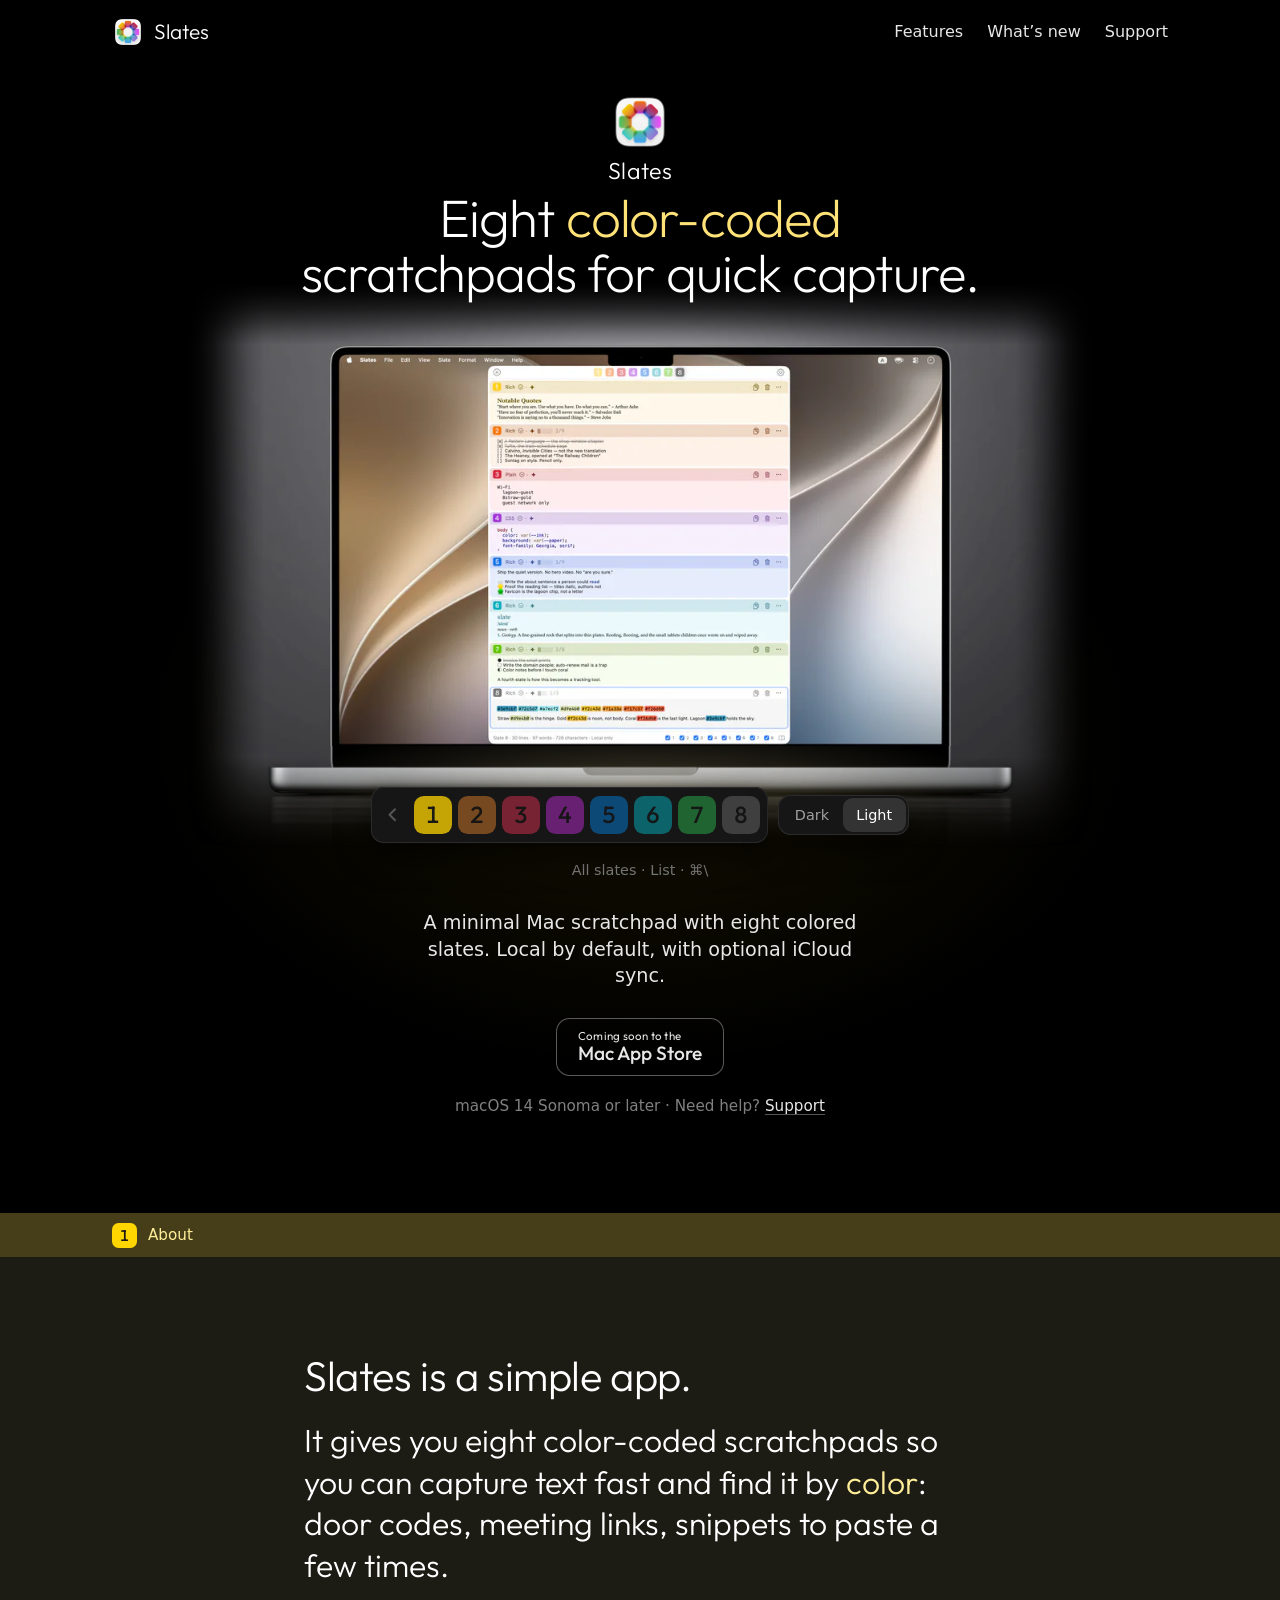
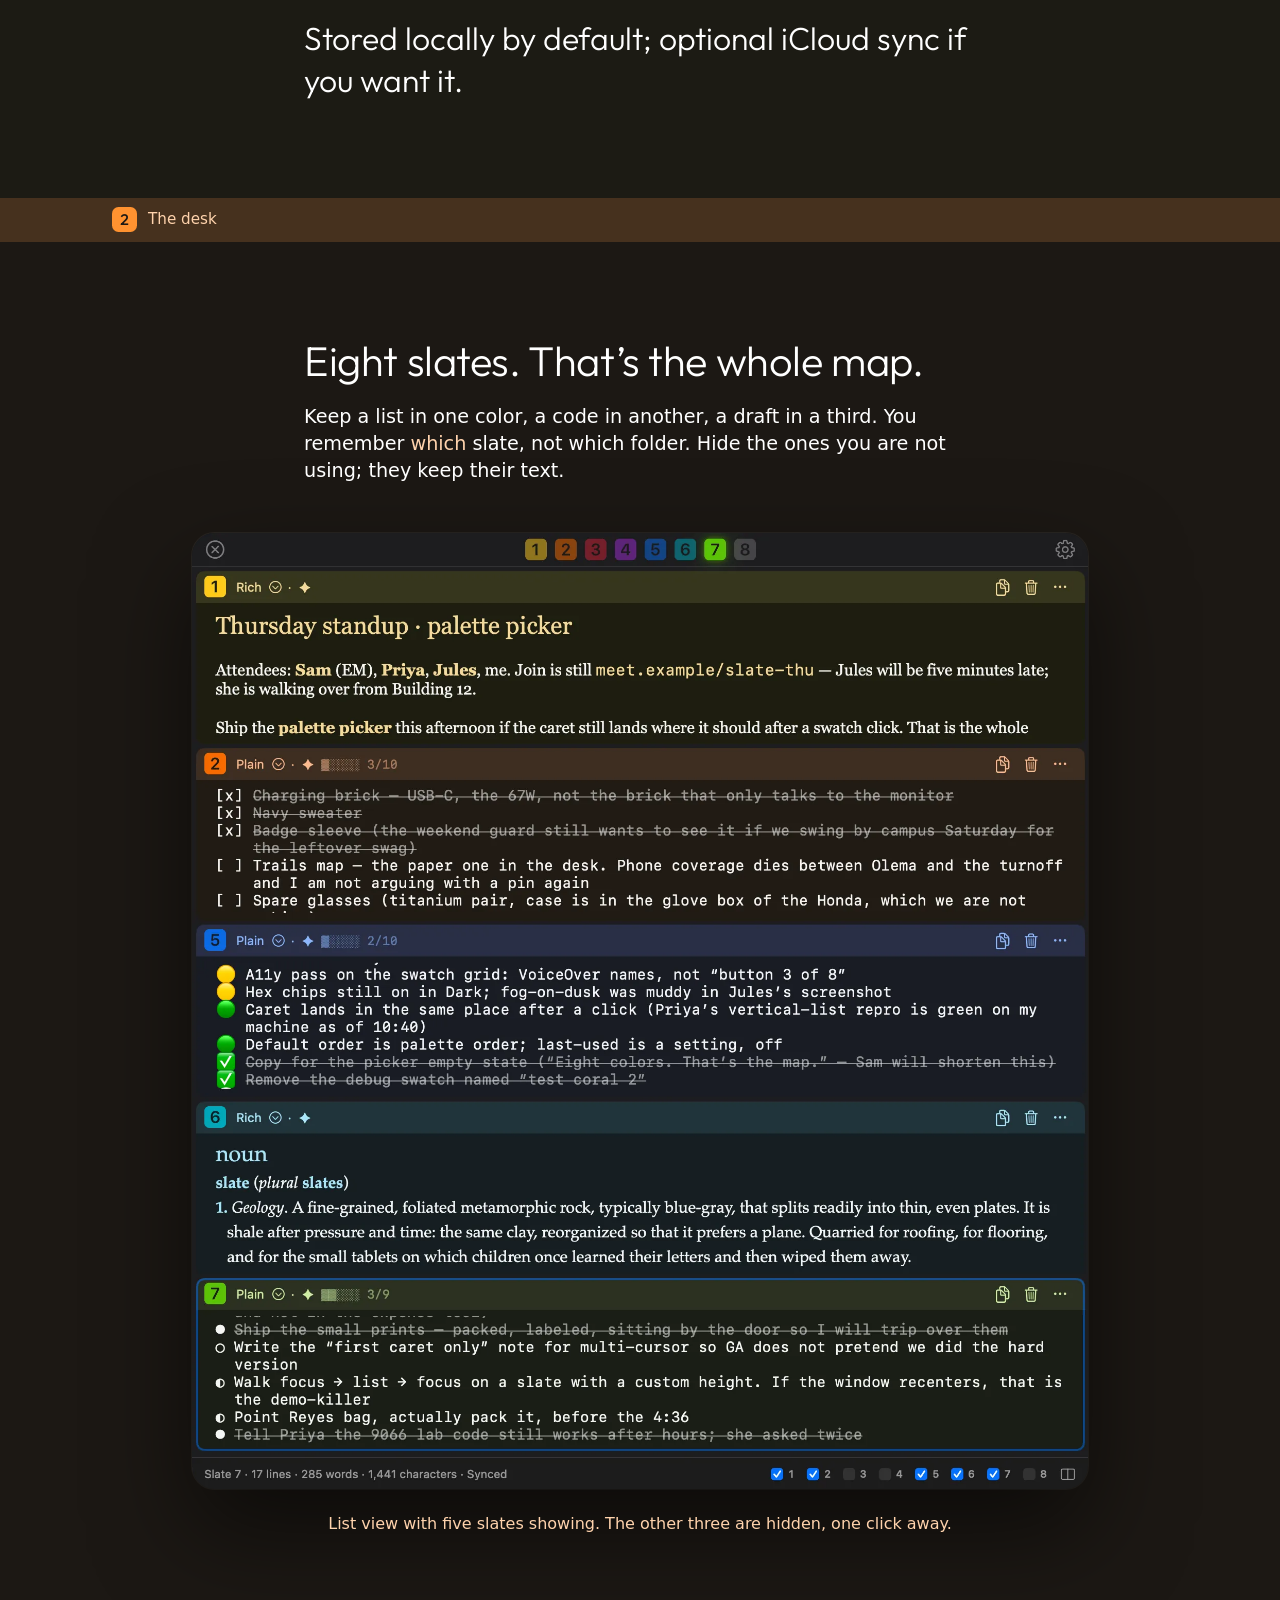
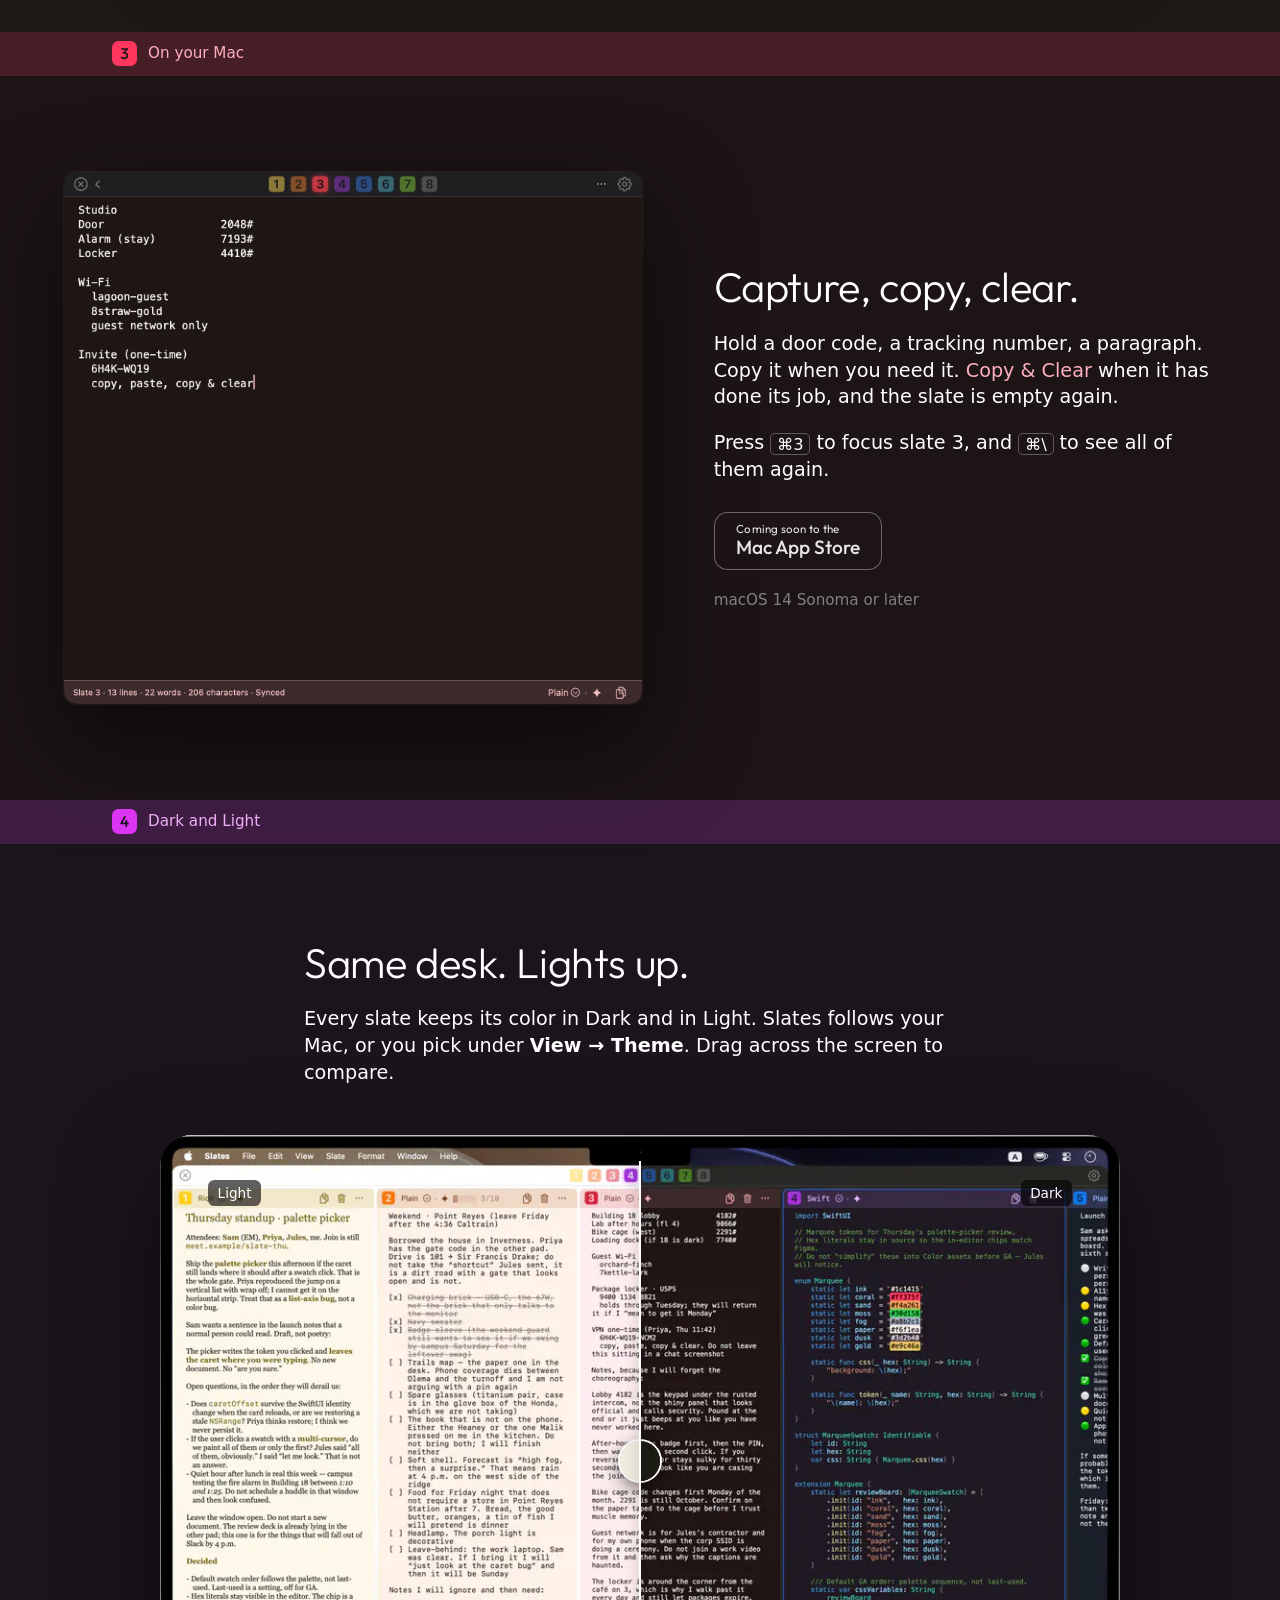
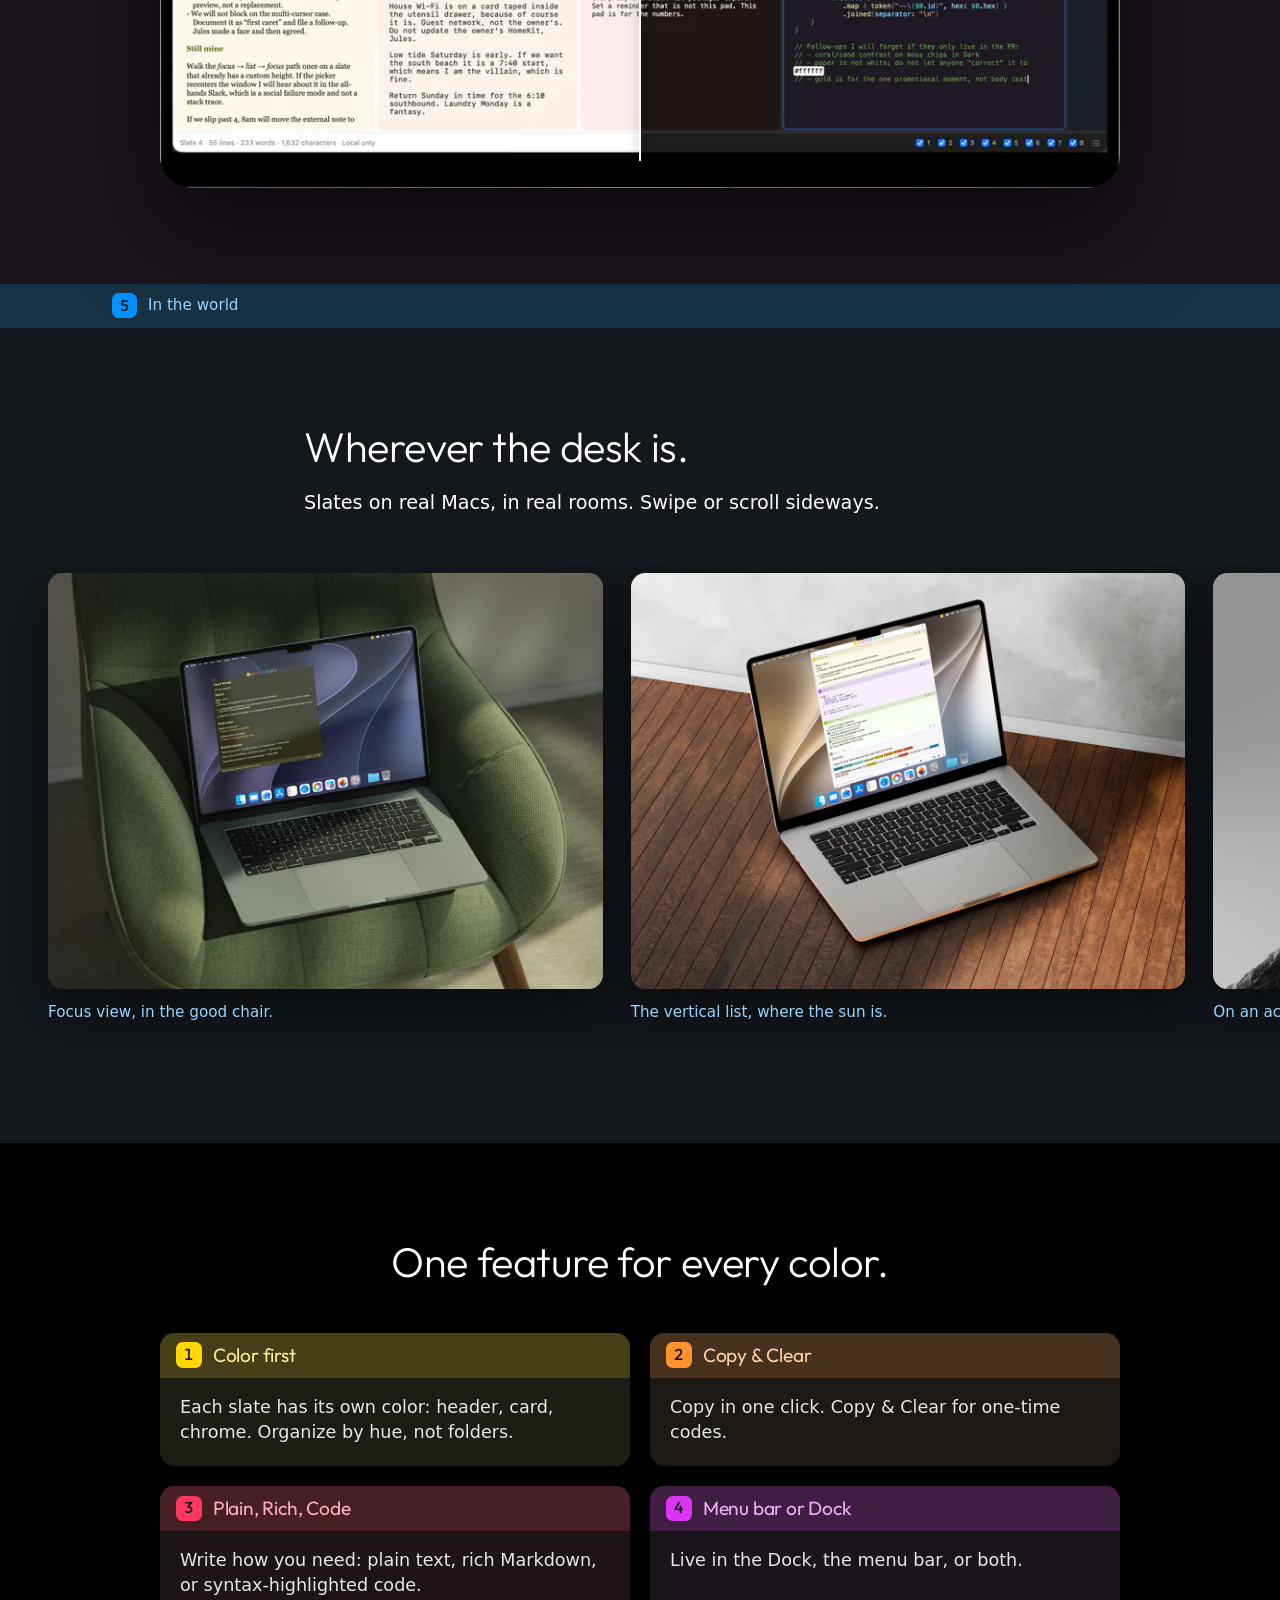
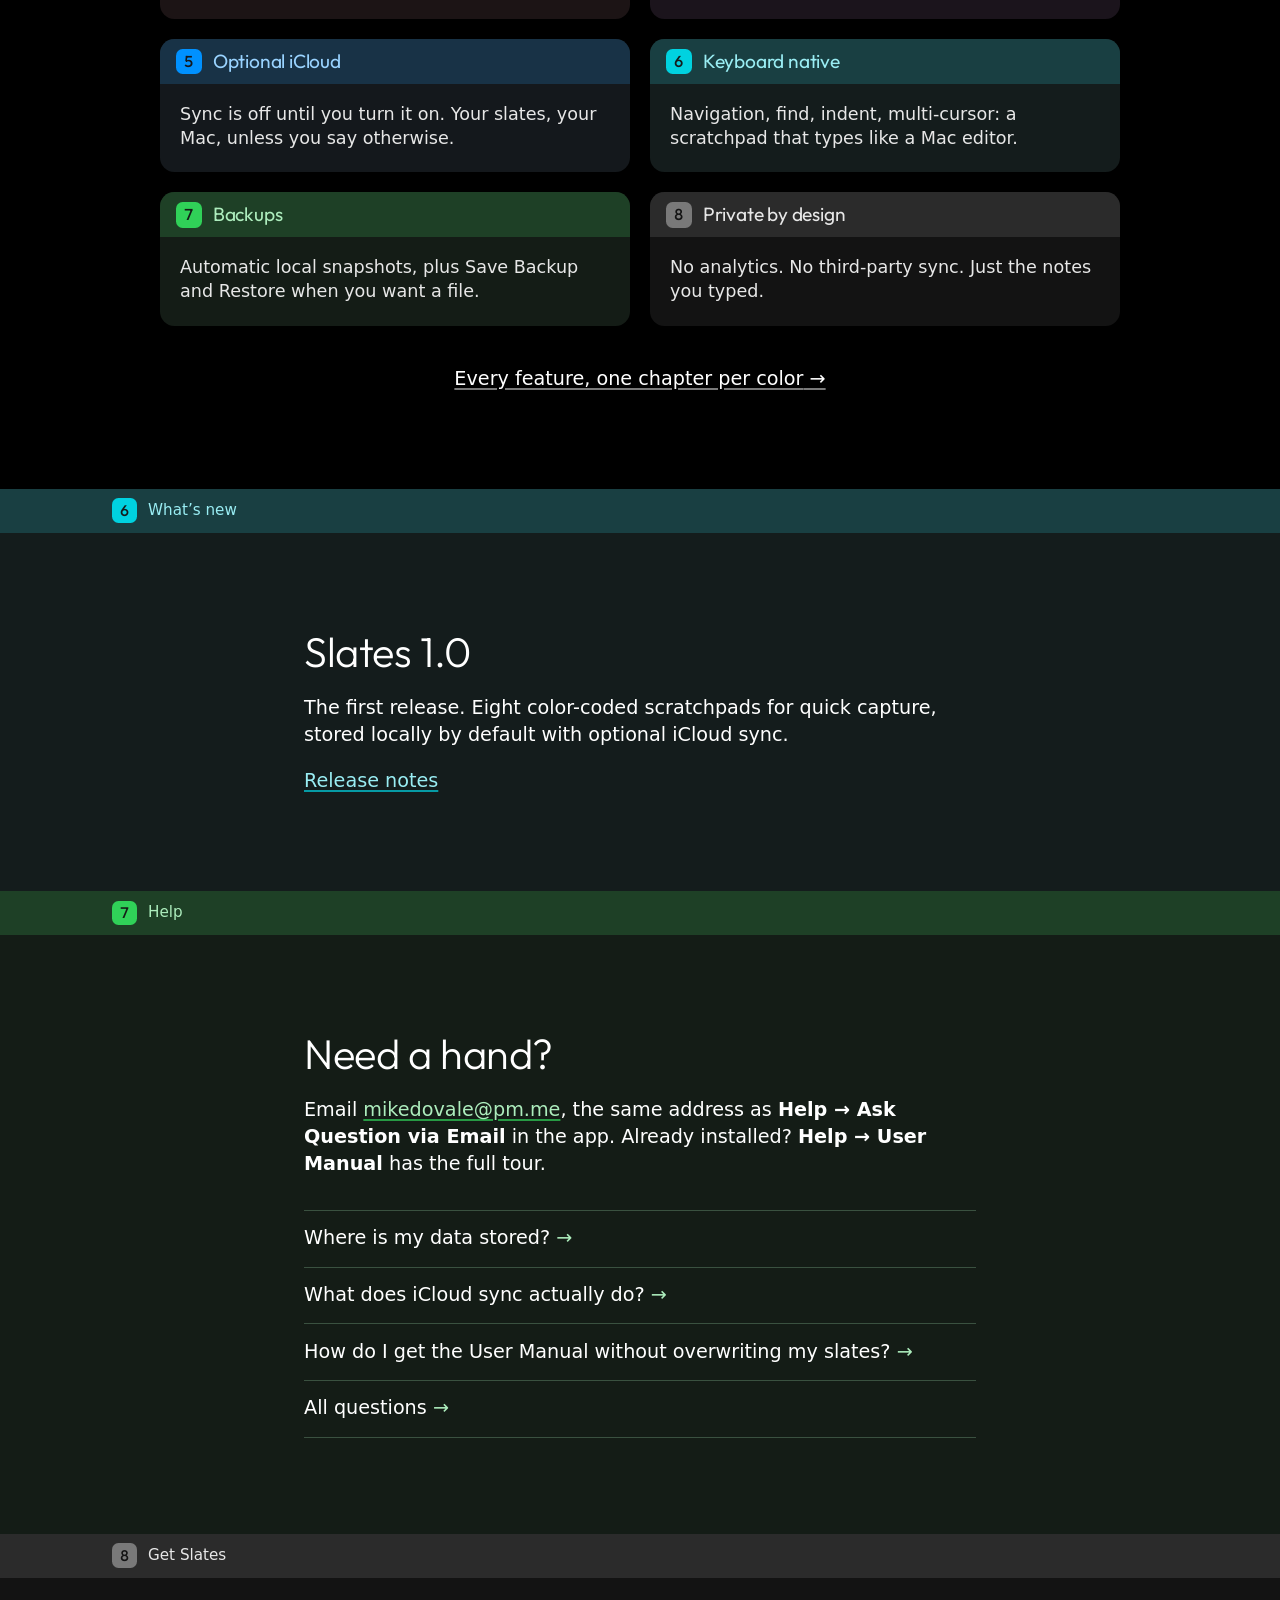
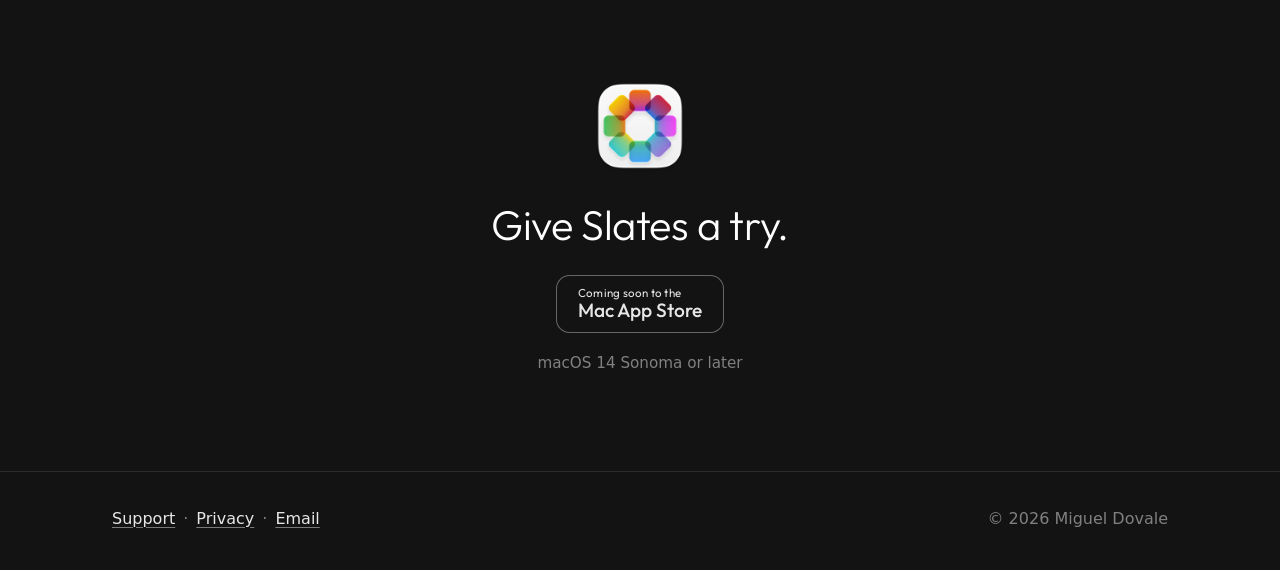
==== commit 62fab6ec: "feat(home): add In the world film strip - Band 5: six licensed lifestyle mockups (paid-plan exports," ====
--- a/index.html
+++ b/index.html
@@ -272,6 +272,74 @@
       </div>
     </section>
 
+    <section class="band slot-5" aria-labelledby="world">
+      <div class="band-head">
+        <div class="band-head-inner"><span class="dot" aria-hidden="true">5</span><span>In the world</span></div>
+      </div>
+      <div class="band-body">
+        <div class="measure">
+          <h2 id="world">Wherever the desk is.</h2>
+          <p>Slates on real Macs, in real rooms. Swipe or scroll sideways.</p>
+        </div>
+        <ul class="world" tabindex="0" aria-label="Photographs of Slates on Macs, scrolls sideways">
+          <li>
+            <figure>
+              <picture>
+                <source type="image/webp" srcset="images/world-green-chair.webp">
+                <img src="images/world-green-chair.jpg" width="1200" height="900" loading="lazy" decoding="async" alt="A MacBook Air on a green velvet armchair in soft daylight, Slates open to a single yellow slate in focus.">
+              </picture>
+              <figcaption>Focus view, in the good chair.</figcaption>
+            </figure>
+          </li>
+          <li>
+            <figure>
+              <picture>
+                <source type="image/webp" srcset="images/world-wooden-floor.webp">
+                <img src="images/world-wooden-floor.jpg" width="1200" height="900" loading="lazy" decoding="async" alt="A MacBook Air on a sunlit wooden floor, Slates showing its vertical list of colored slates in Light.">
+              </picture>
+              <figcaption>The vertical list, where the sun is.</figcaption>
+            </figure>
+          </li>
+          <li>
+            <figure>
+              <picture>
+                <source type="image/webp" srcset="images/world-rock.webp">
+                <img src="images/world-rock.jpg" width="1200" height="900" loading="lazy" decoding="async" alt="A MacBook Air balanced on a dark natural rock against a gray backdrop, one yellow slate in focus.">
+              </picture>
+              <figcaption>On an actual rock. Slate is one, after all.</figcaption>
+            </figure>
+          </li>
+          <li>
+            <figure>
+              <picture>
+                <source type="image/webp" srcset="images/world-leather-chair.webp">
+                <img src="images/world-leather-chair.jpg" width="1350" height="900" loading="lazy" decoding="async" alt="A MacBook Pro on the arm of a brown leather chair, Slates open to a column of pale slates in Light.">
+              </picture>
+              <figcaption>A column of slates on a MacBook Pro.</figcaption>
+            </figure>
+          </li>
+          <li>
+            <figure>
+              <picture>
+                <source type="image/webp" srcset="images/world-studio-display.webp">
+                <img src="images/world-studio-display.jpg" width="1542" height="900" loading="lazy" decoding="async" alt="A Studio Display on a pale gray surface, Slates stretched across it as a horizontal strip in Dark.">
+              </picture>
+              <figcaption>The whole strip, on a big screen.</figcaption>
+            </figure>
+          </li>
+          <li>
+            <figure>
+              <picture>
+                <source type="image/webp" srcset="images/world-modern-chair.webp">
+                <img src="images/world-modern-chair.jpg" width="1350" height="900" loading="lazy" decoding="async" alt="A MacBook Pro 14-inch cradled in a beige wingback chair, Slates showing a horizontal strip in Light.">
+              </picture>
+              <figcaption>Horizontal strip, 14 inches.</figcaption>
+            </figure>
+          </li>
+        </ul>
+      </div>
+    </section>
+
     <section class="features-band" aria-labelledby="features">
       <header>
         <h2 id="features">One feature for every color.</h2>
--- a/css/site.css
+++ b/css/site.css
@@ -1116,6 +1116,70 @@
   outline-offset: 4px;
 }
 
+/* ---------- In the world: a sideways film strip ---------- */
+
+.world {
+  display: flex;
+  gap: clamp(1rem, 2.5vw, 1.75rem);
+  margin: 3rem calc(-1 * var(--gutter)) 0;
+  padding: 0.5rem var(--gutter) 1.5rem;
+  overflow-x: auto;
+  scroll-snap-type: x mandatory;
+  scroll-padding-inline: var(--gutter);
+  list-style: none;
+  scrollbar-width: thin;
+  scrollbar-color: color-mix(in srgb, var(--chrome) 40%, transparent) transparent;
+}
+
+.world:focus-visible {
+  outline-offset: -3px;
+}
+
+.world li {
+  flex: none;
+  scroll-snap-align: start;
+}
+
+.world figure {
+  margin: 0;
+}
+
+.world picture {
+  display: block;
+  overflow: hidden;
+  height: clamp(15rem, 42vw, 26rem);
+  border-radius: 0.9rem;
+  box-shadow: 0 1.5rem 4rem rgba(0, 0, 0, 0.5);
+}
+
+.world img {
+  width: auto;
+  max-width: none;
+  height: 100%;
+}
+
+.world figcaption {
+  margin-top: 0.8rem;
+  color: var(--chrome);
+  font-size: 0.95rem;
+}
+
+/* A gentle parallax as each frame crosses the strip */
+@supports (animation-timeline: view(inline)) {
+  @media (prefers-reduced-motion: no-preference) {
+    .world img {
+      animation: pan linear both;
+      animation-timeline: view(inline);
+      transform-origin: 50% 50%;
+    }
+  }
+}
+
+@keyframes pan {
+  from { transform: scale(1.08) translateX(3.5%); }
+  to { transform: scale(1.08) translateX(-3.5%); }
+}
+
 /* ---------- Feature eight ---------- */
 
 .features-band {
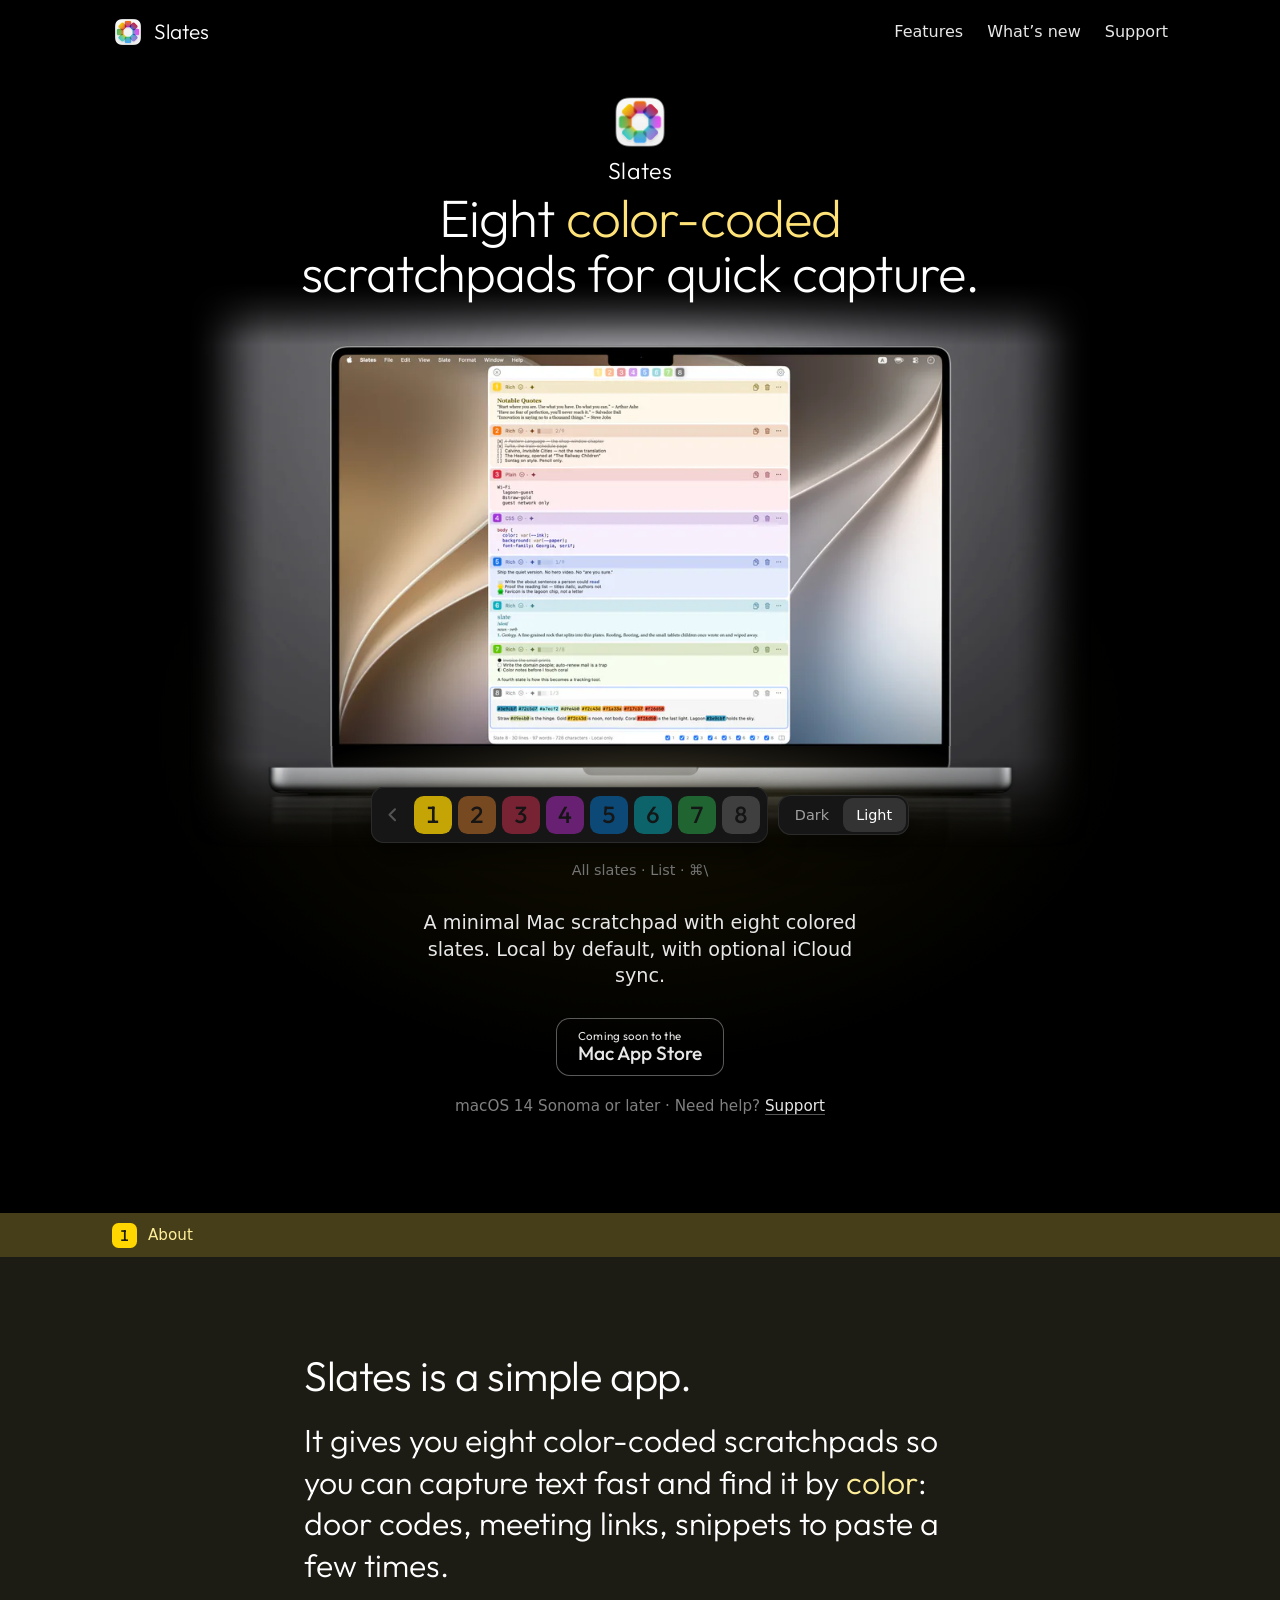
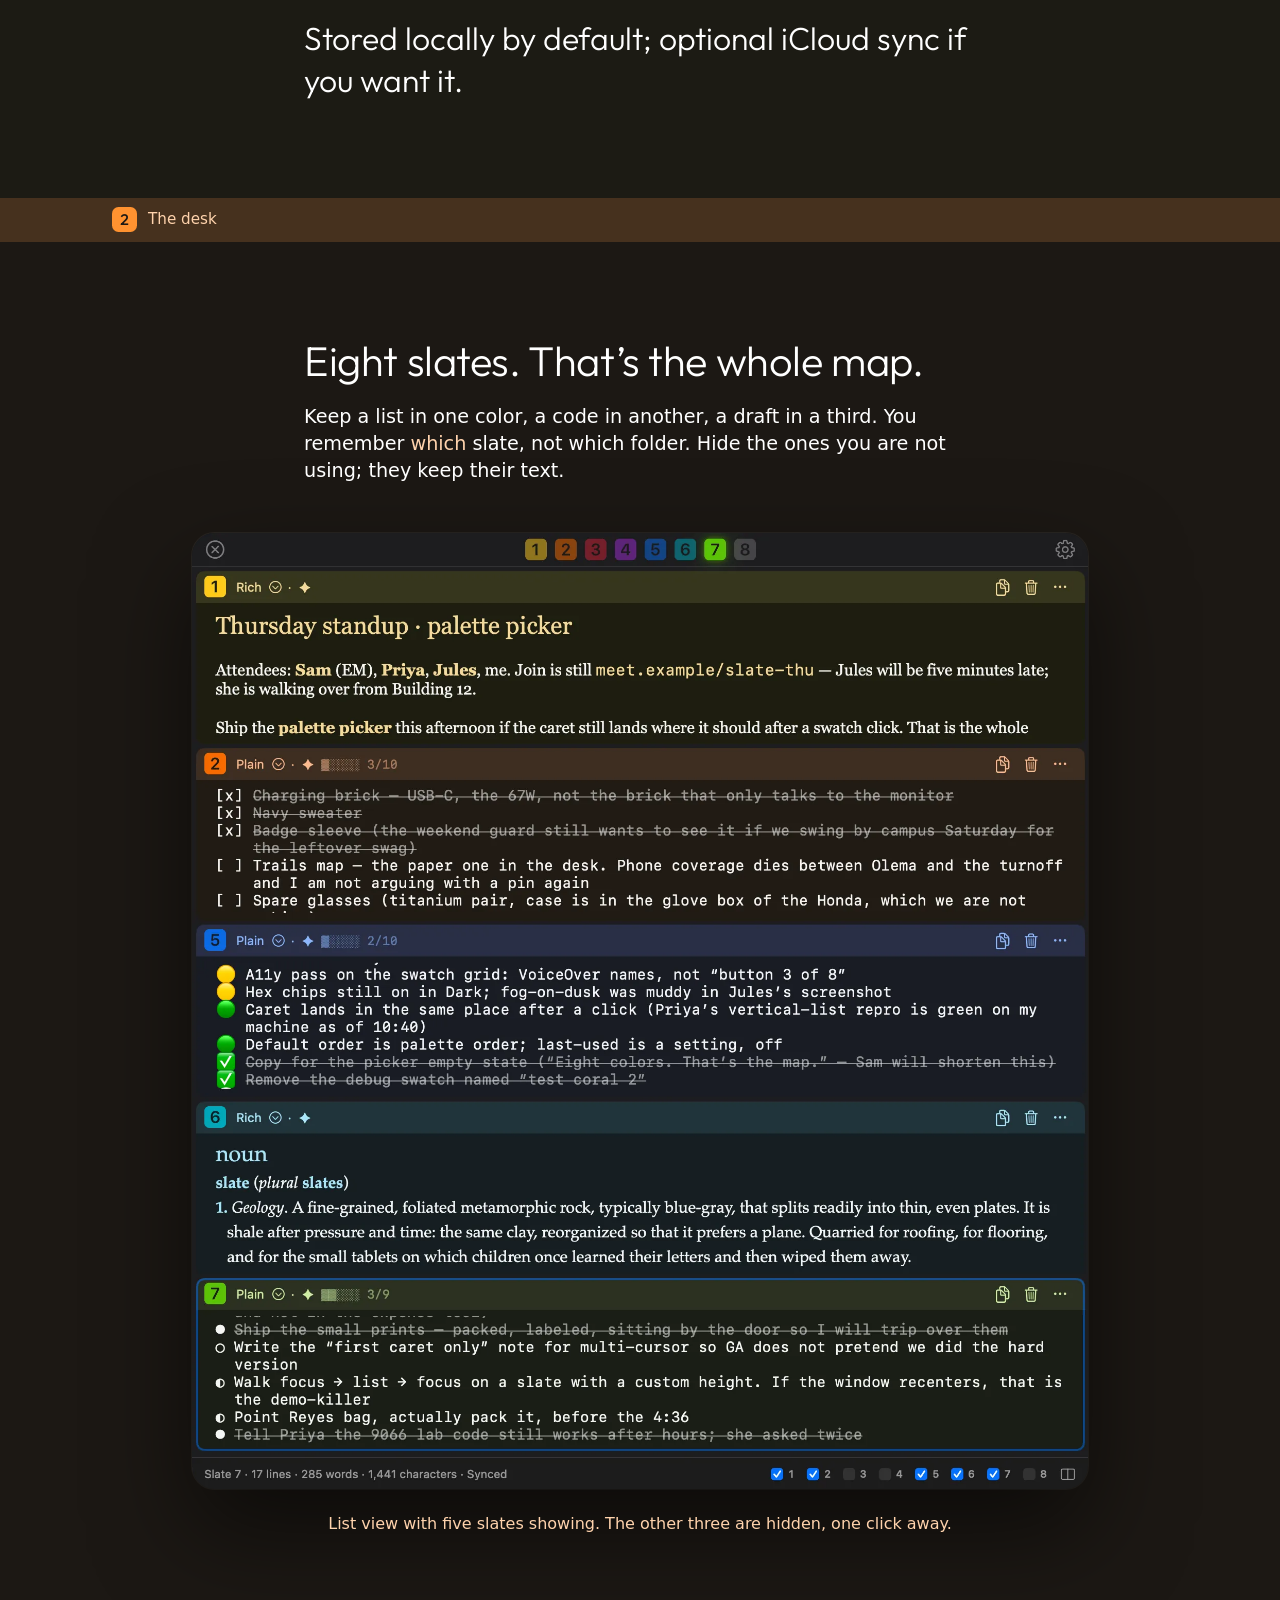
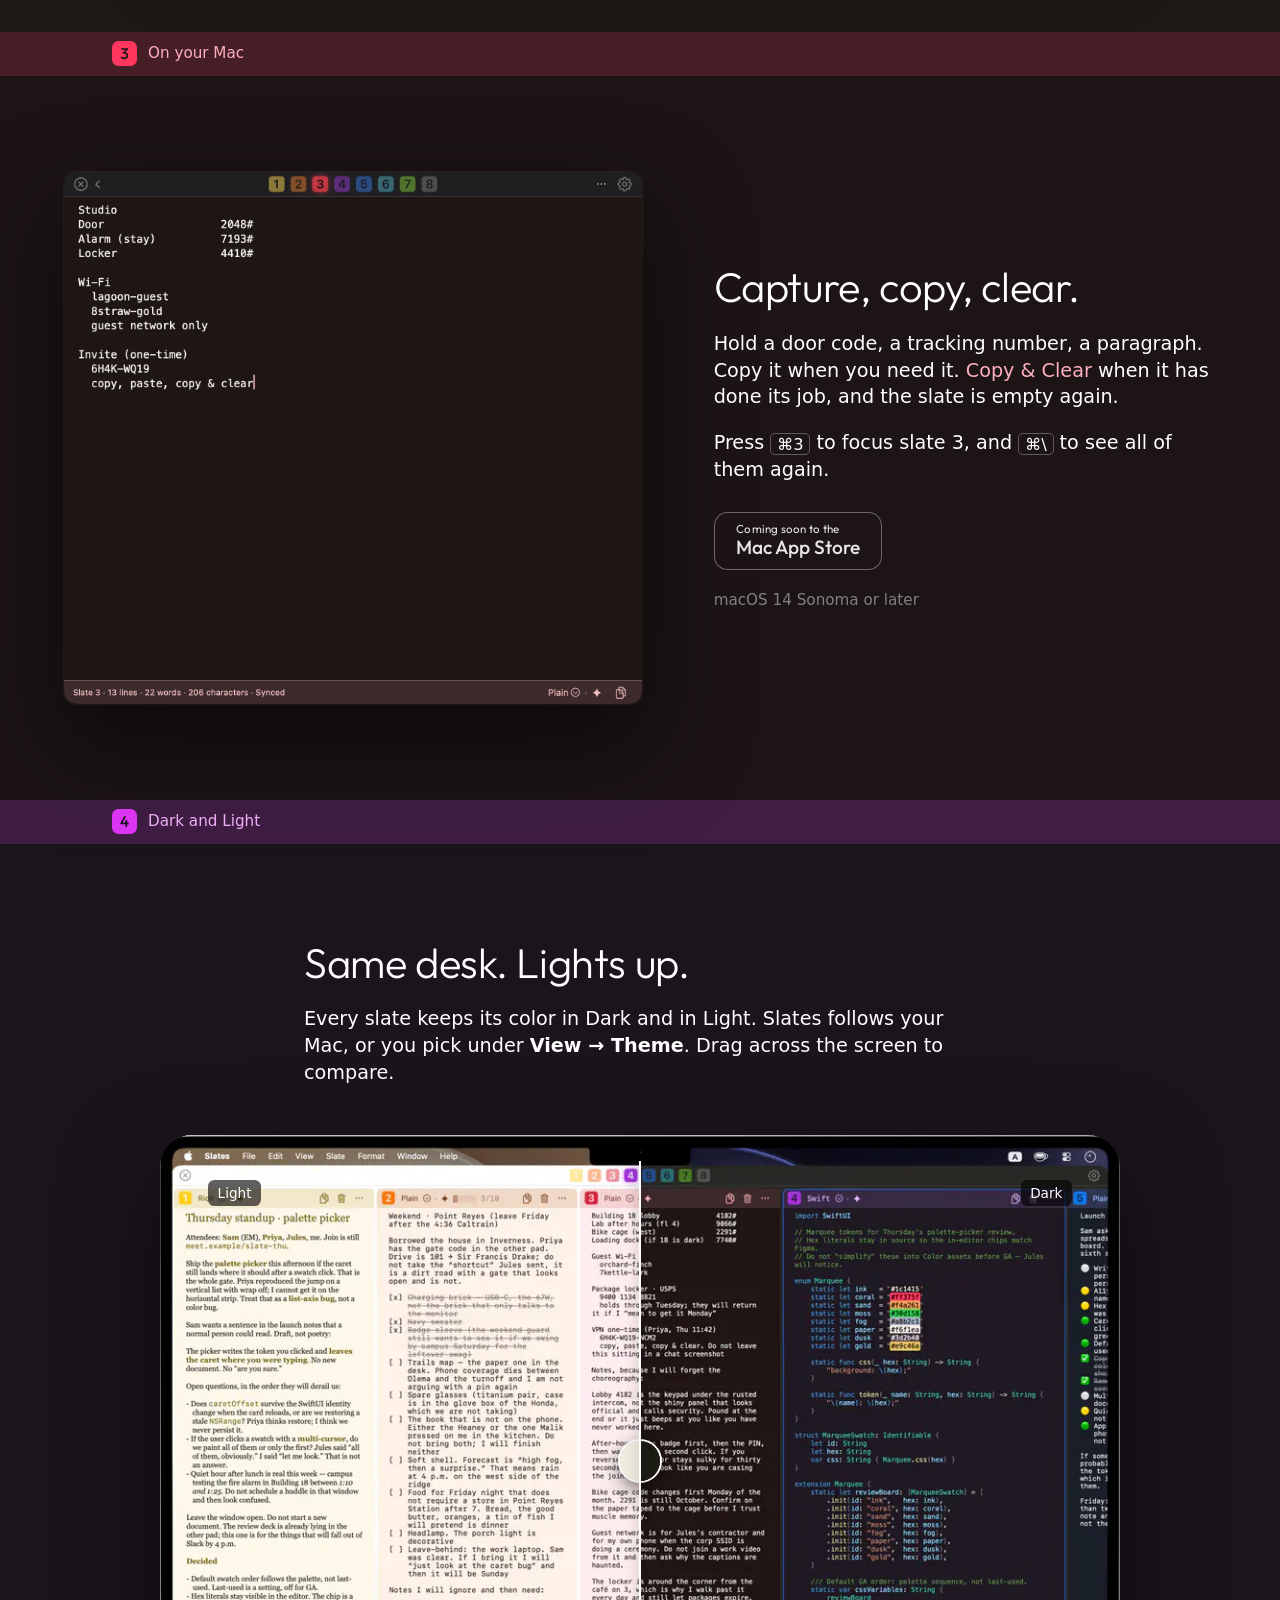
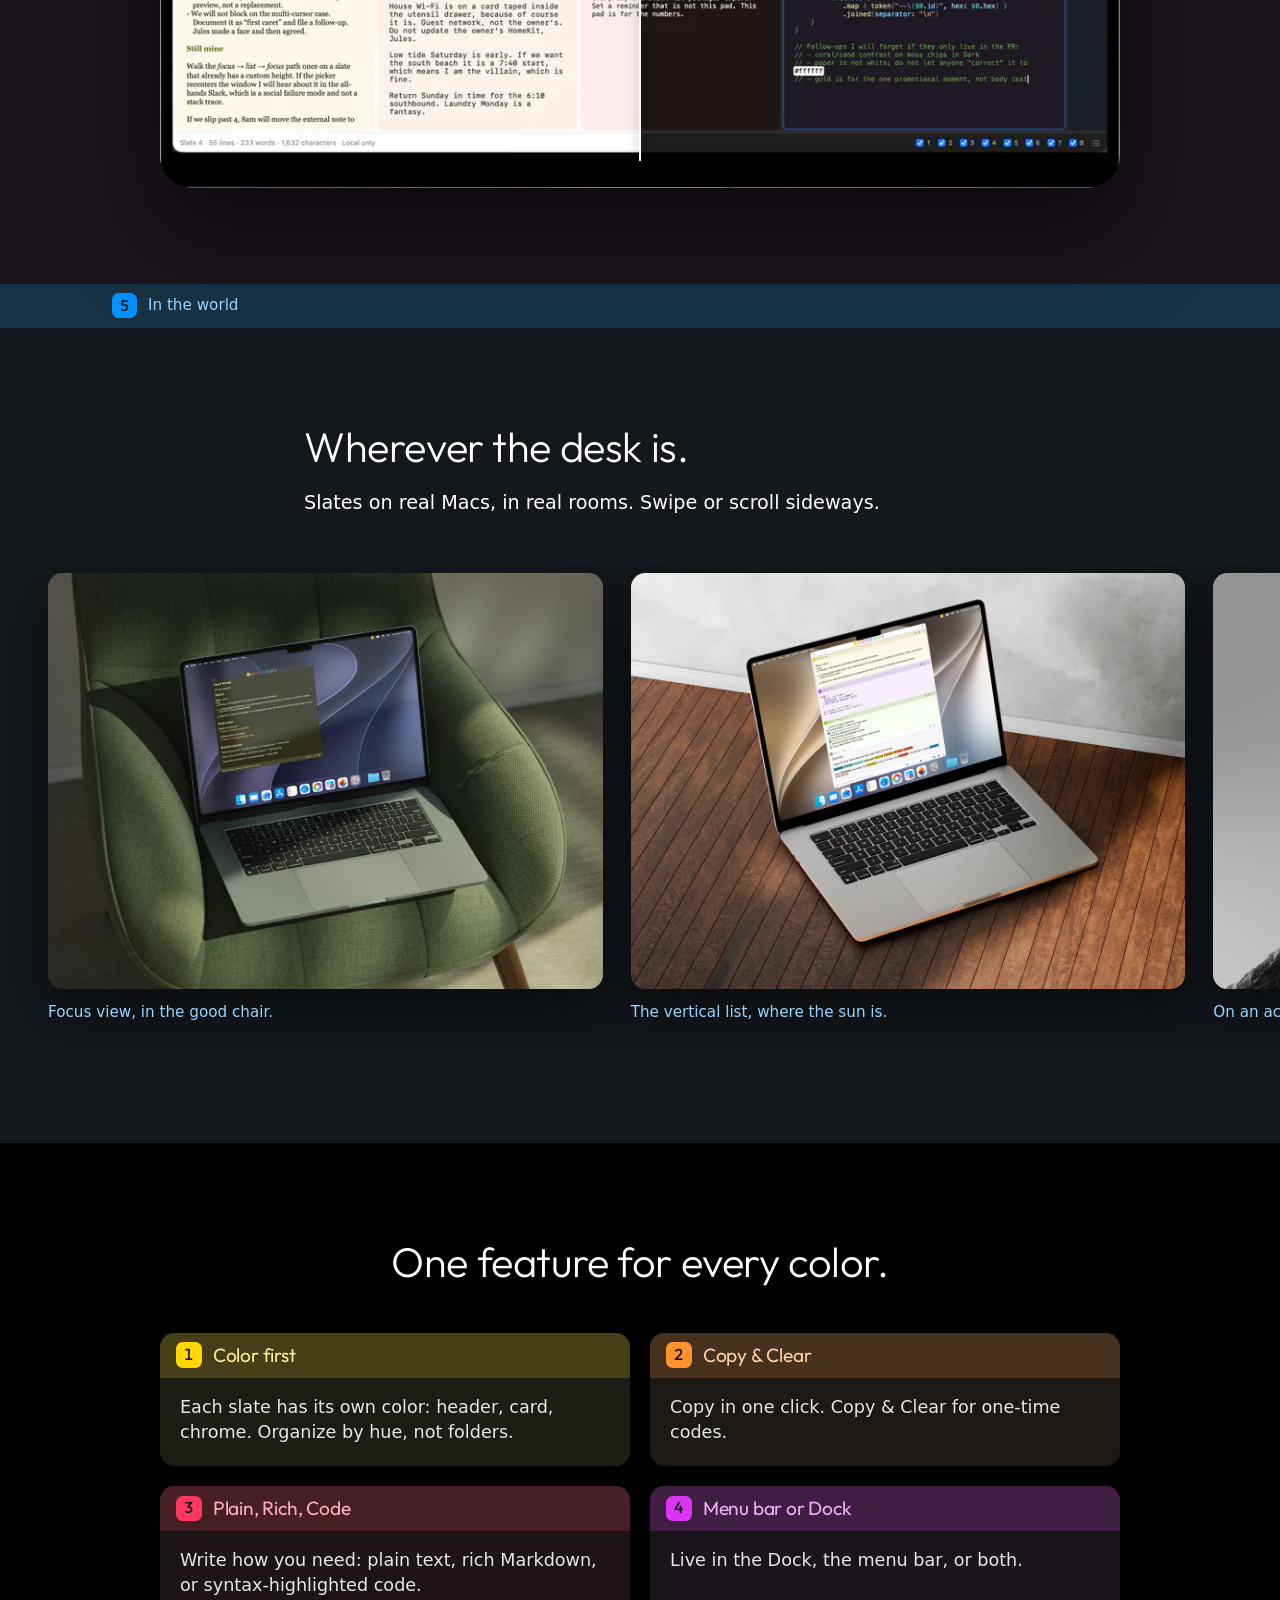
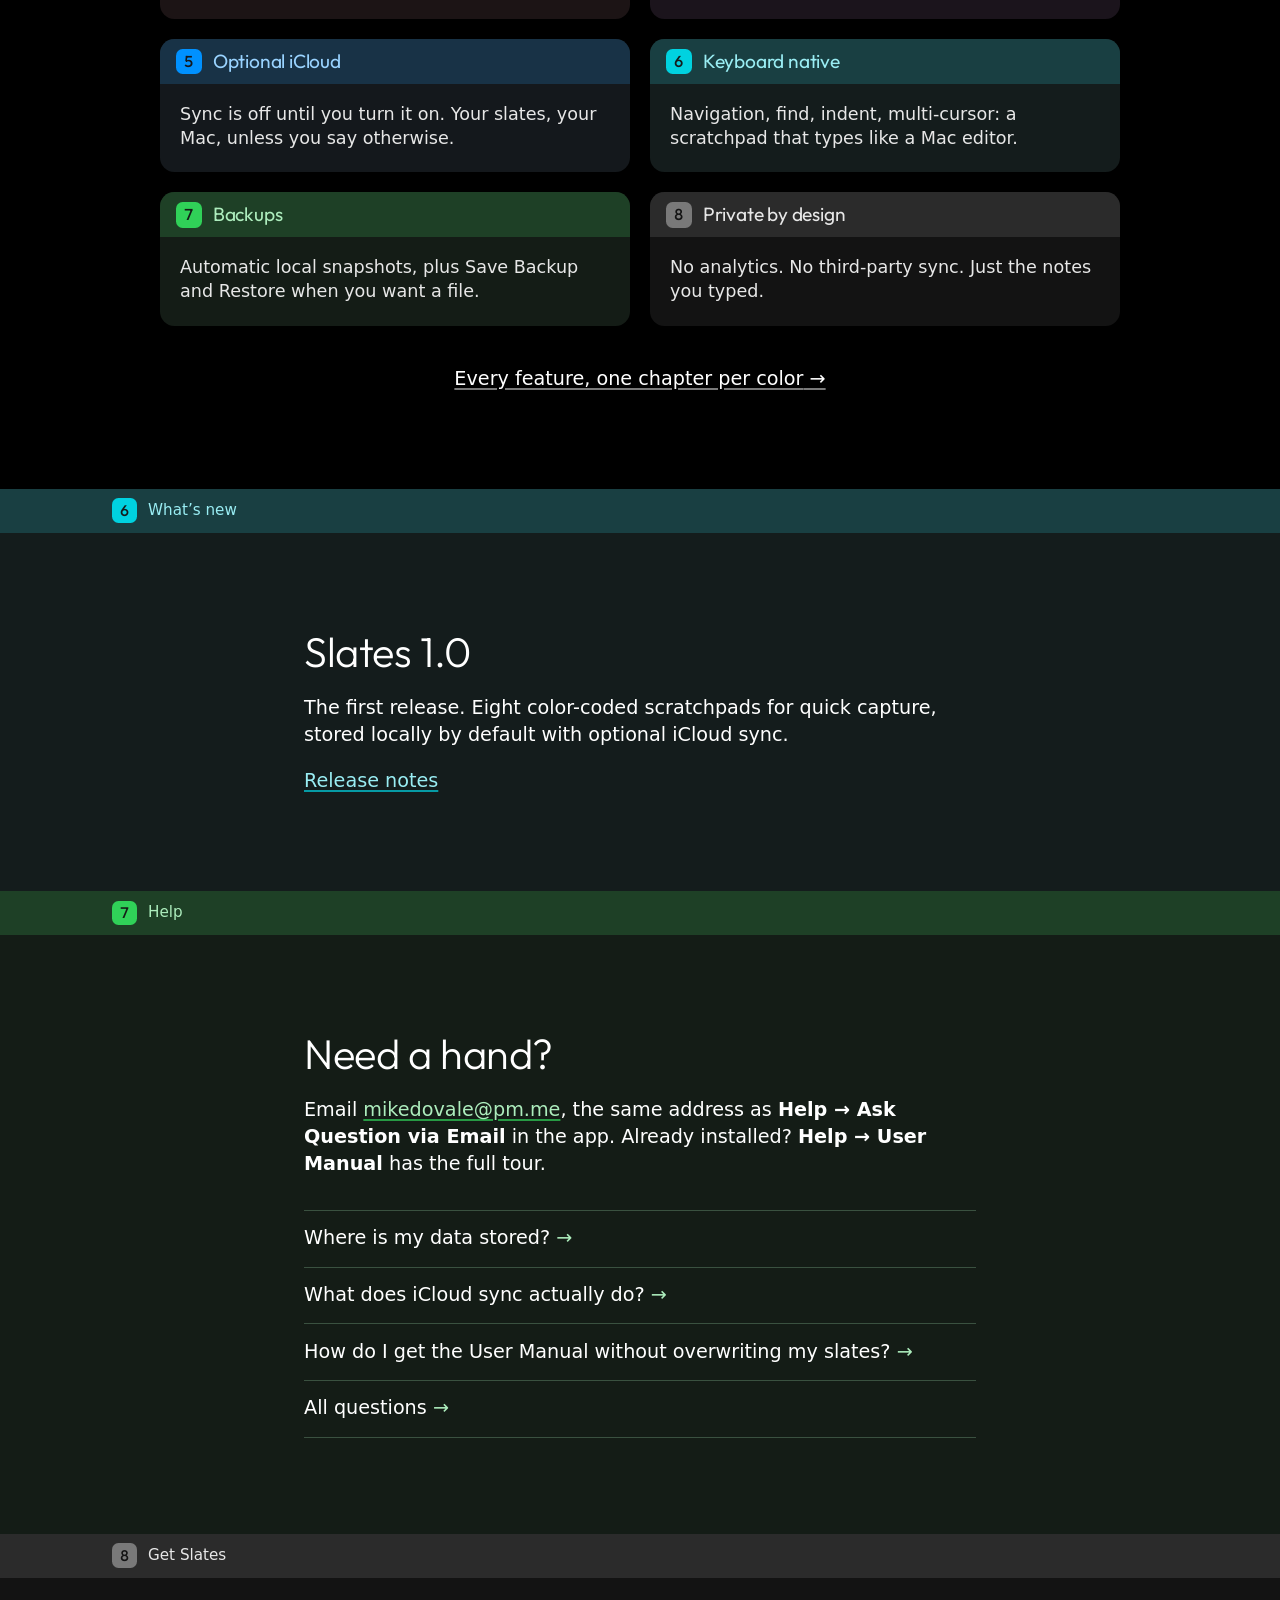
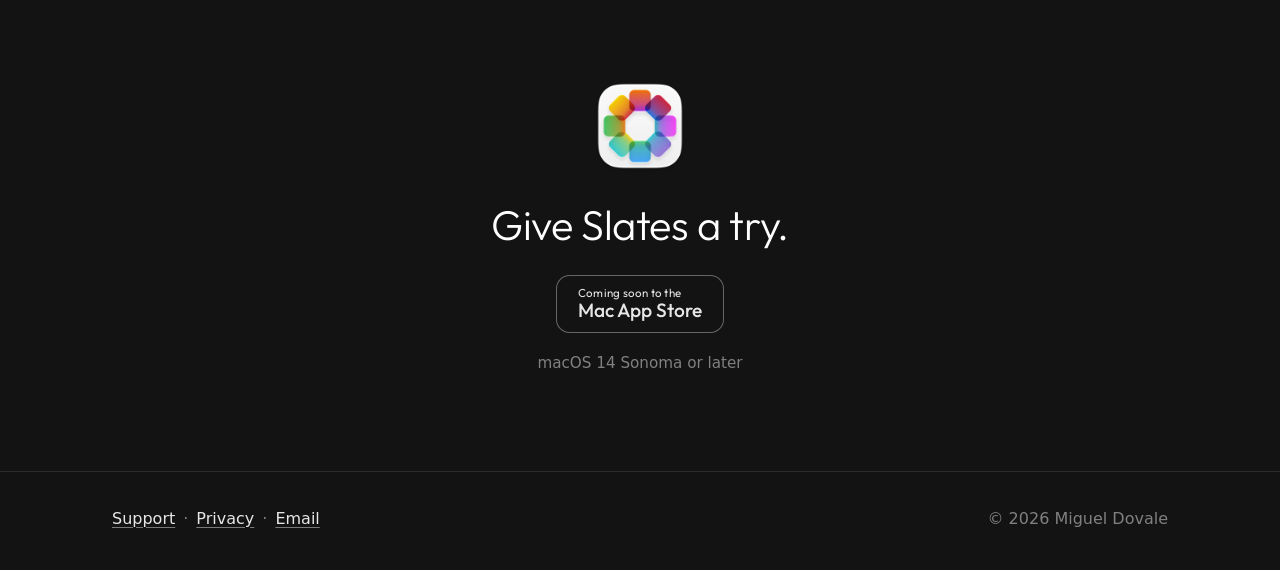
==== commit 0ca80e2c: "perf(images): use a 64 px app icon in the site bar - The 32 px brand mark loaded the 512 px icon (11" ====
--- a/index.html
+++ b/index.html
@@ -31,7 +31,7 @@
 
   <header class="site-bar">
     <div class="site-bar-inner">
-      <a class="brand" href="./" aria-current="page"><img src="images/app-icon.png" alt="" width="32" height="32">Slates</a>
+      <a class="brand" href="./" aria-current="page"><img src="images/app-icon-64.png" alt="" width="32" height="32">Slates</a>
       <nav aria-label="Main">
         <ul class="site-nav">
           <li><a href="features/">Features</a></li>
--- a/css/site.css
+++ b/css/site.css
@@ -1336,6 +1336,28 @@
   overflow-wrap: anywhere;
 }
 
+.copy-mail {
+  margin: 0 0 0.8rem 0.9rem;
+  padding: 0.35rem 0.8rem;
+  border: 0;
+  border-radius: 0.5rem;
+  background: color-mix(in srgb, var(--chrome) 16%, transparent);
+  color: var(--chrome);
+  font: inherit;
+  font-size: 0.9rem;
+  vertical-align: 0.35em;
+  cursor: pointer;
+  transition: transform var(--t-quick) var(--ease-spring);
+}
+
+.copy-mail:hover {
+  background: color-mix(in srgb, var(--chrome) 26%, transparent);
+}
+
+.copy-mail:active {
+  transform: scale(0.94);
+}
+
 .contact-list {
   margin: 1.5rem 0 0;
   padding: 0;
@@ -2348,8 +2370,75 @@
   --size: 2.2rem;
 }
 
-.lost .strip li:nth-child(4) .dot {
+/* The missing page is slate 8, left blank as in the app. Hover, focus, or
+   toggle it and the empty window rises out of the gap. */
+.peek {
+  position: relative;
+}
+
+.peek input {
+  position: absolute;
+  opacity: 0;
+  pointer-events: none;
+}
+
+.lost .strip .blank {
+  color: transparent;
+  cursor: pointer;
+  transition: transform var(--t-quick) var(--ease-spring);
+}
+
+.lost .strip .blank:active {
+  transform: scale(0.94);
+}
+
+.peek input:focus-visible + .strip .blank {
+  outline: 3px solid var(--slate-8);
+  outline-offset: 3px;
+}
+
+.empty-window {
+  position: absolute;
+  z-index: 2;
+  left: 50%;
+  top: calc(100% - 1.25rem);
+  width: min(16rem, 72vw);
+  margin: 0 0 0 calc(min(16rem, 72vw) / -2);
+  pointer-events: none;
   visibility: hidden;
+  opacity: 0;
+  transform: translateY(12px) scale(0.94);
+  transition:
+    opacity var(--t-base) var(--ease-out),
+    transform var(--t-stage) var(--ease-spring),
+    visibility 0s var(--t-stage);
+}
+
+.empty-window img {
+  border-radius: 0.9rem;
+  box-shadow:
+    0 2rem 5rem rgba(0, 0, 0, 0.8),
+    0 0 0 1px rgba(255, 255, 255, 0.1);
+}
+
+.lost .peek ~ * {
+  transition: opacity var(--t-base) var(--ease-out);
+}
+
+.lost:has(.blank:hover, #peek:checked, #peek:focus-visible) .peek ~ * {
+  opacity: 0.12;
+}
+
+.peek:has(.blank:hover) .empty-window,
+.peek:has(#peek:checked) .empty-window,
+.peek:has(#peek:focus-visible) .empty-window {
+  visibility: visible;
+  opacity: 1;
+  transform: none;
+  transition:
+    opacity var(--t-base) var(--ease-out),
+    transform var(--t-stage) var(--ease-spring),
+    visibility 0s;
 }
 
 /* ---------- Footer ---------- */
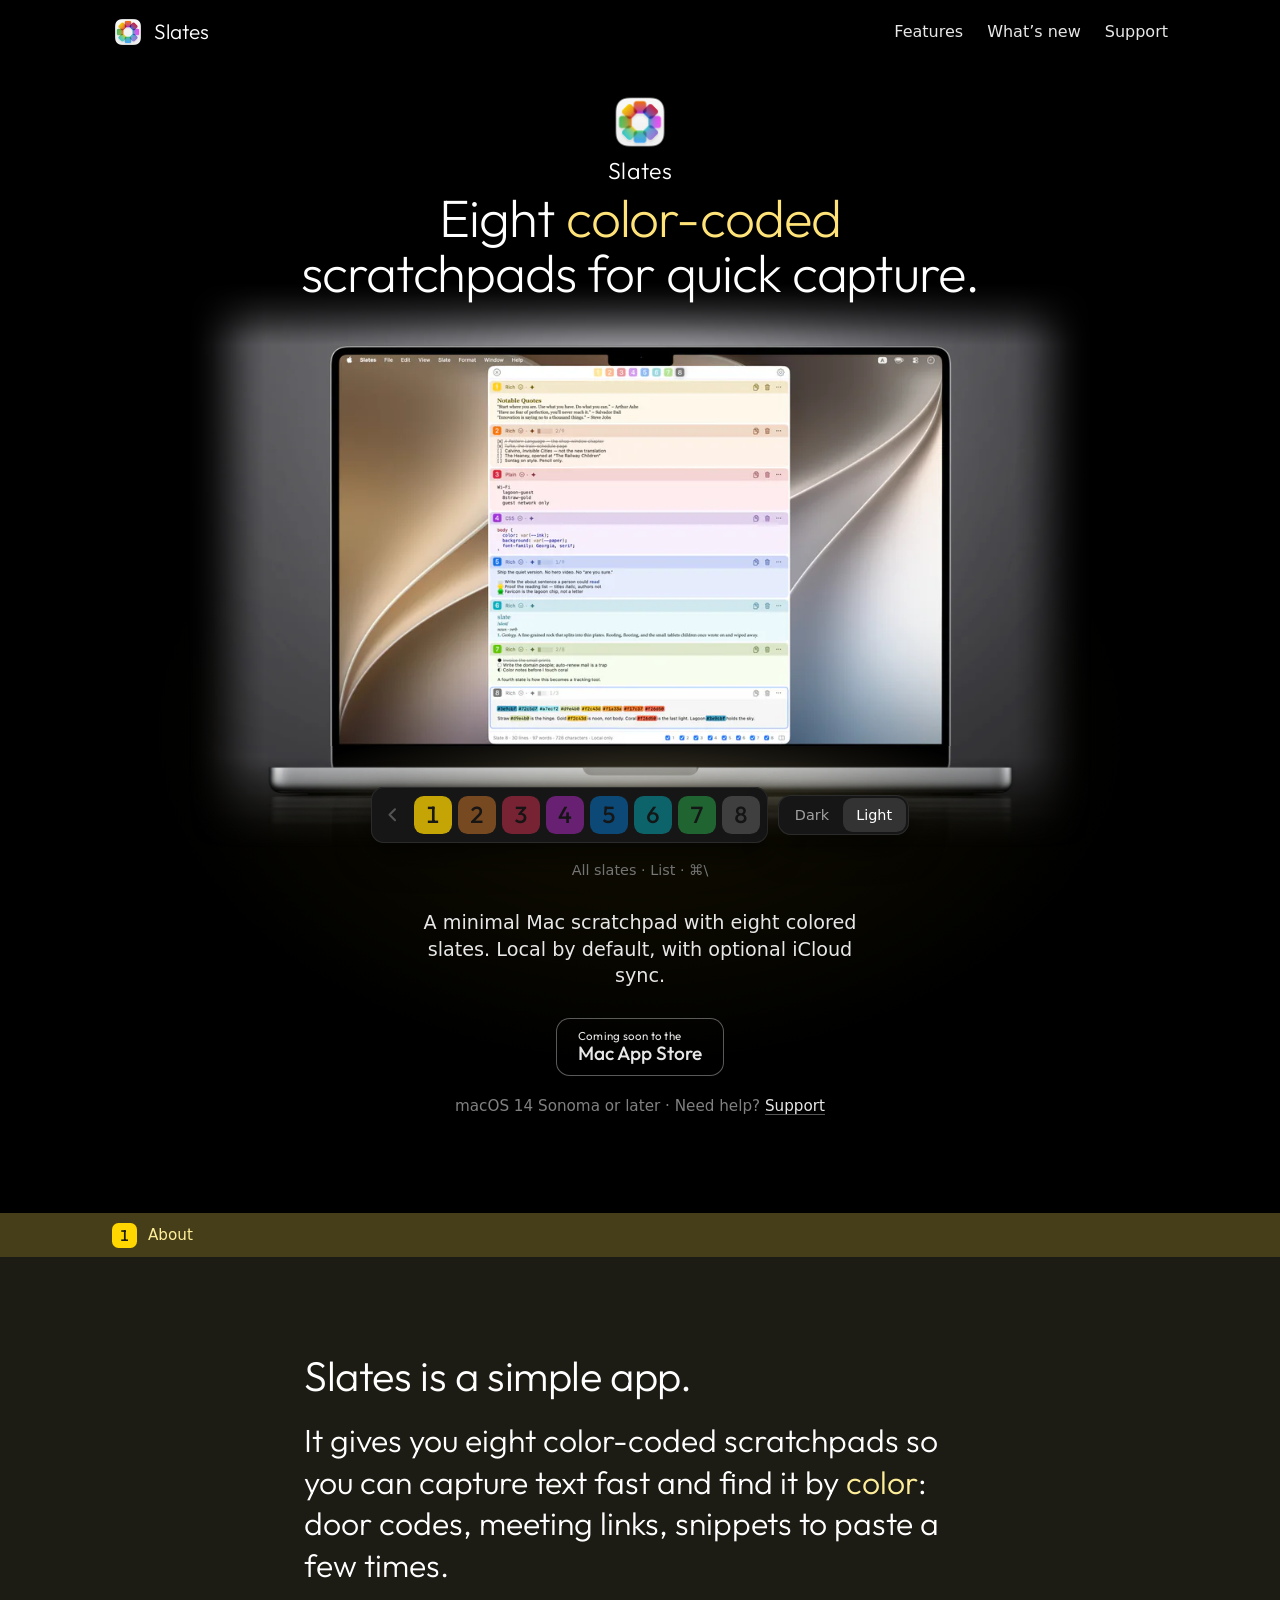
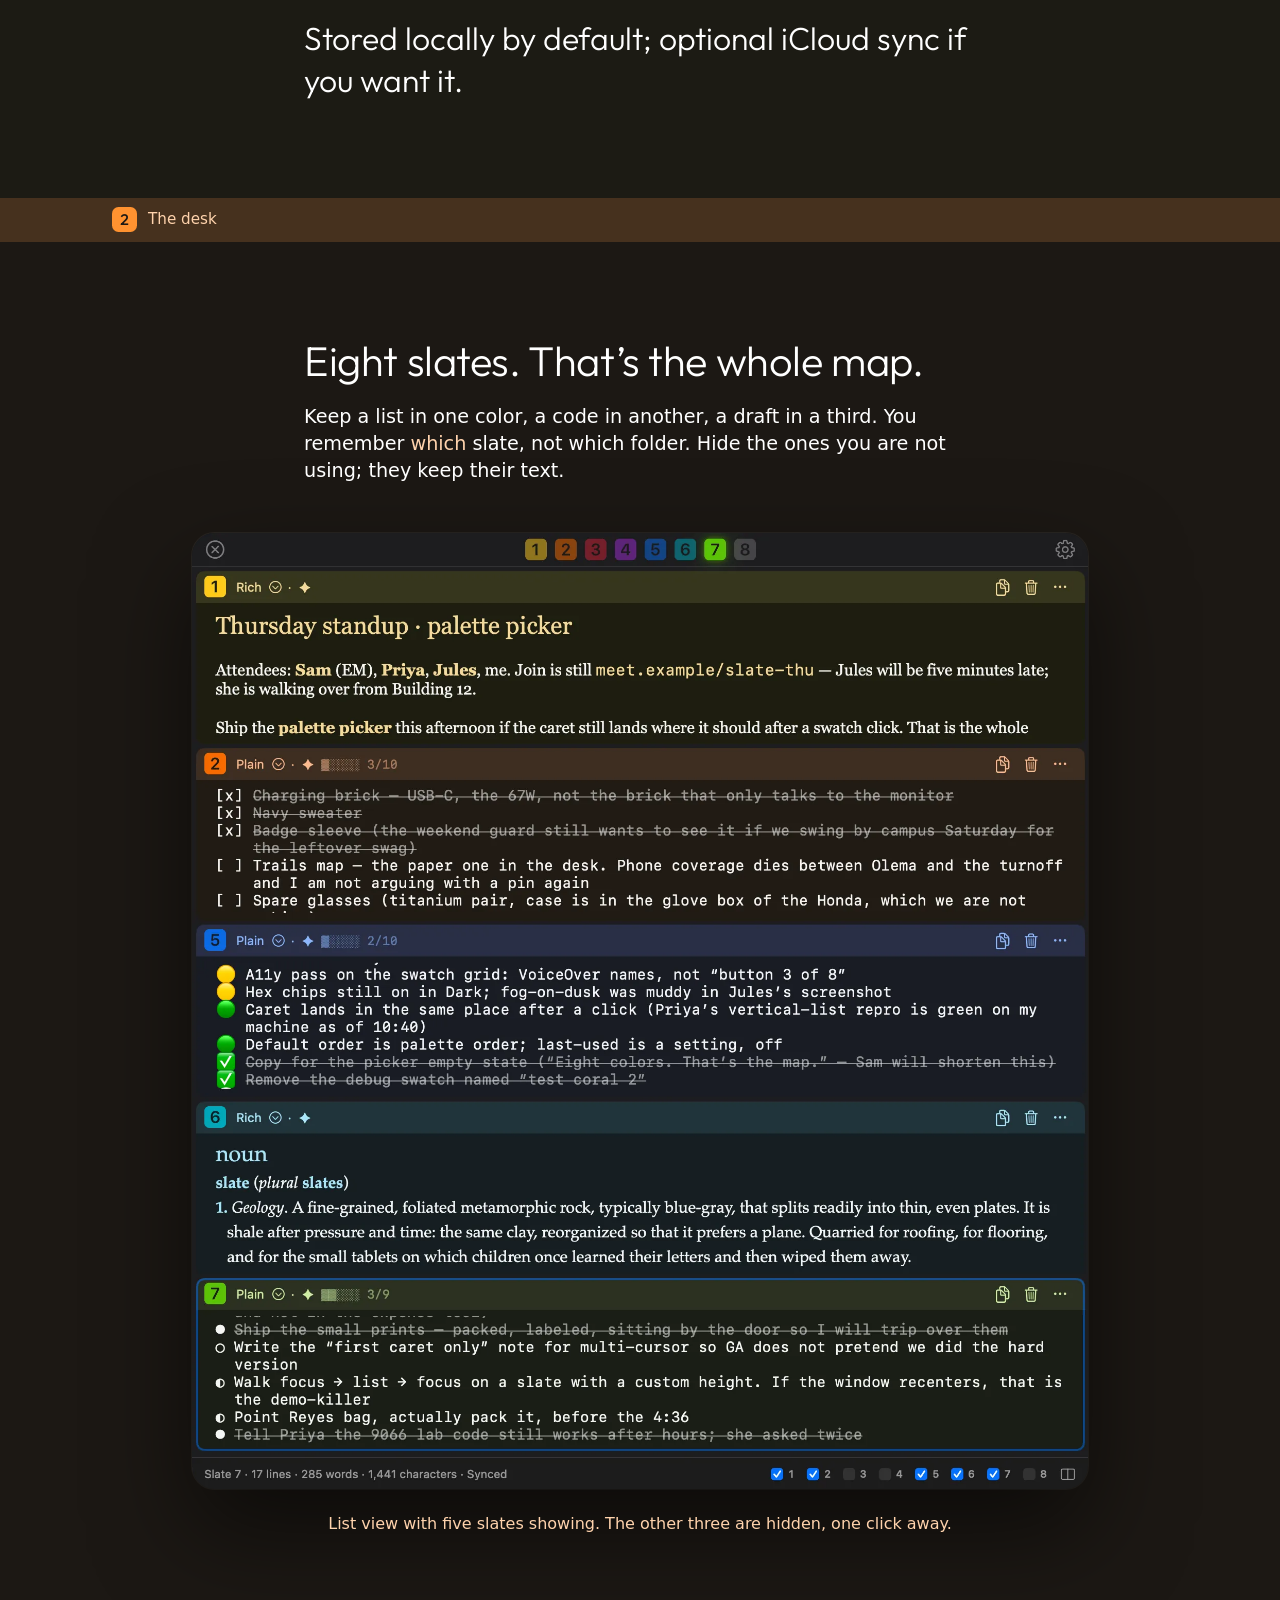
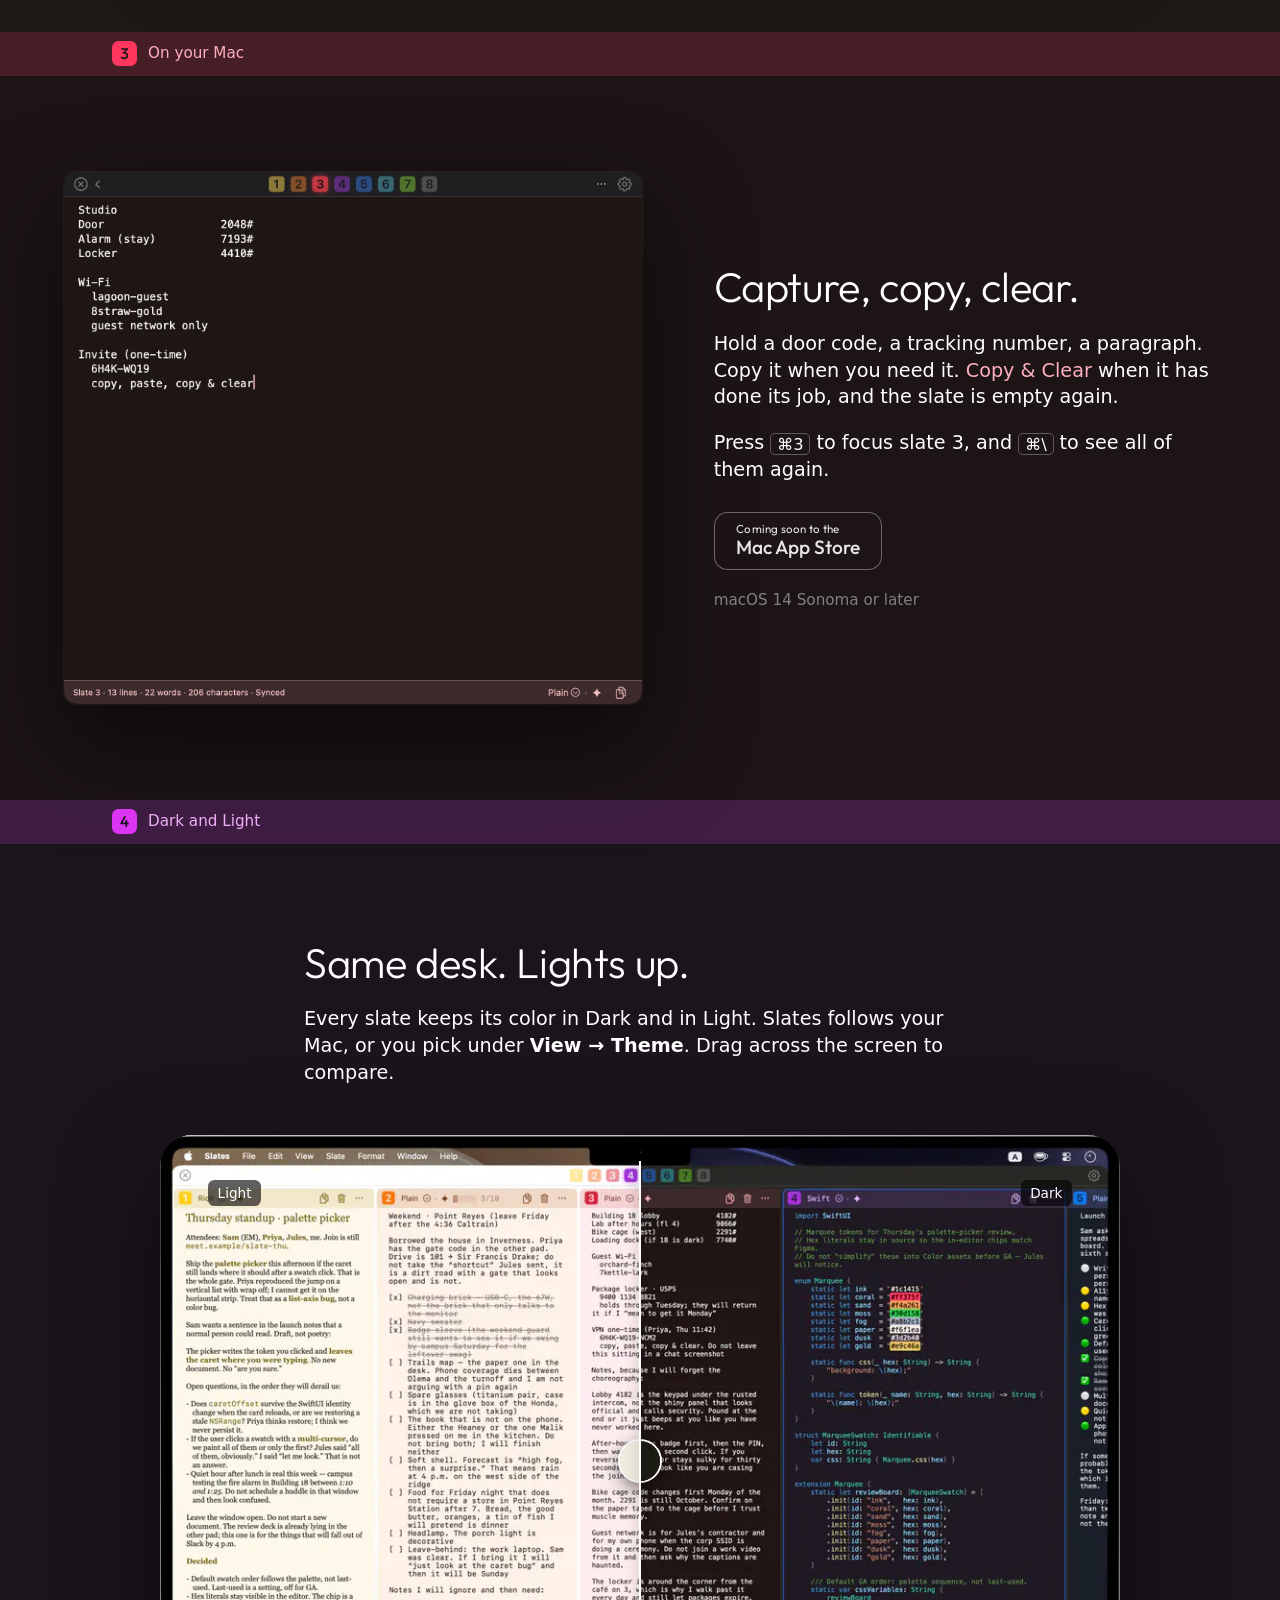
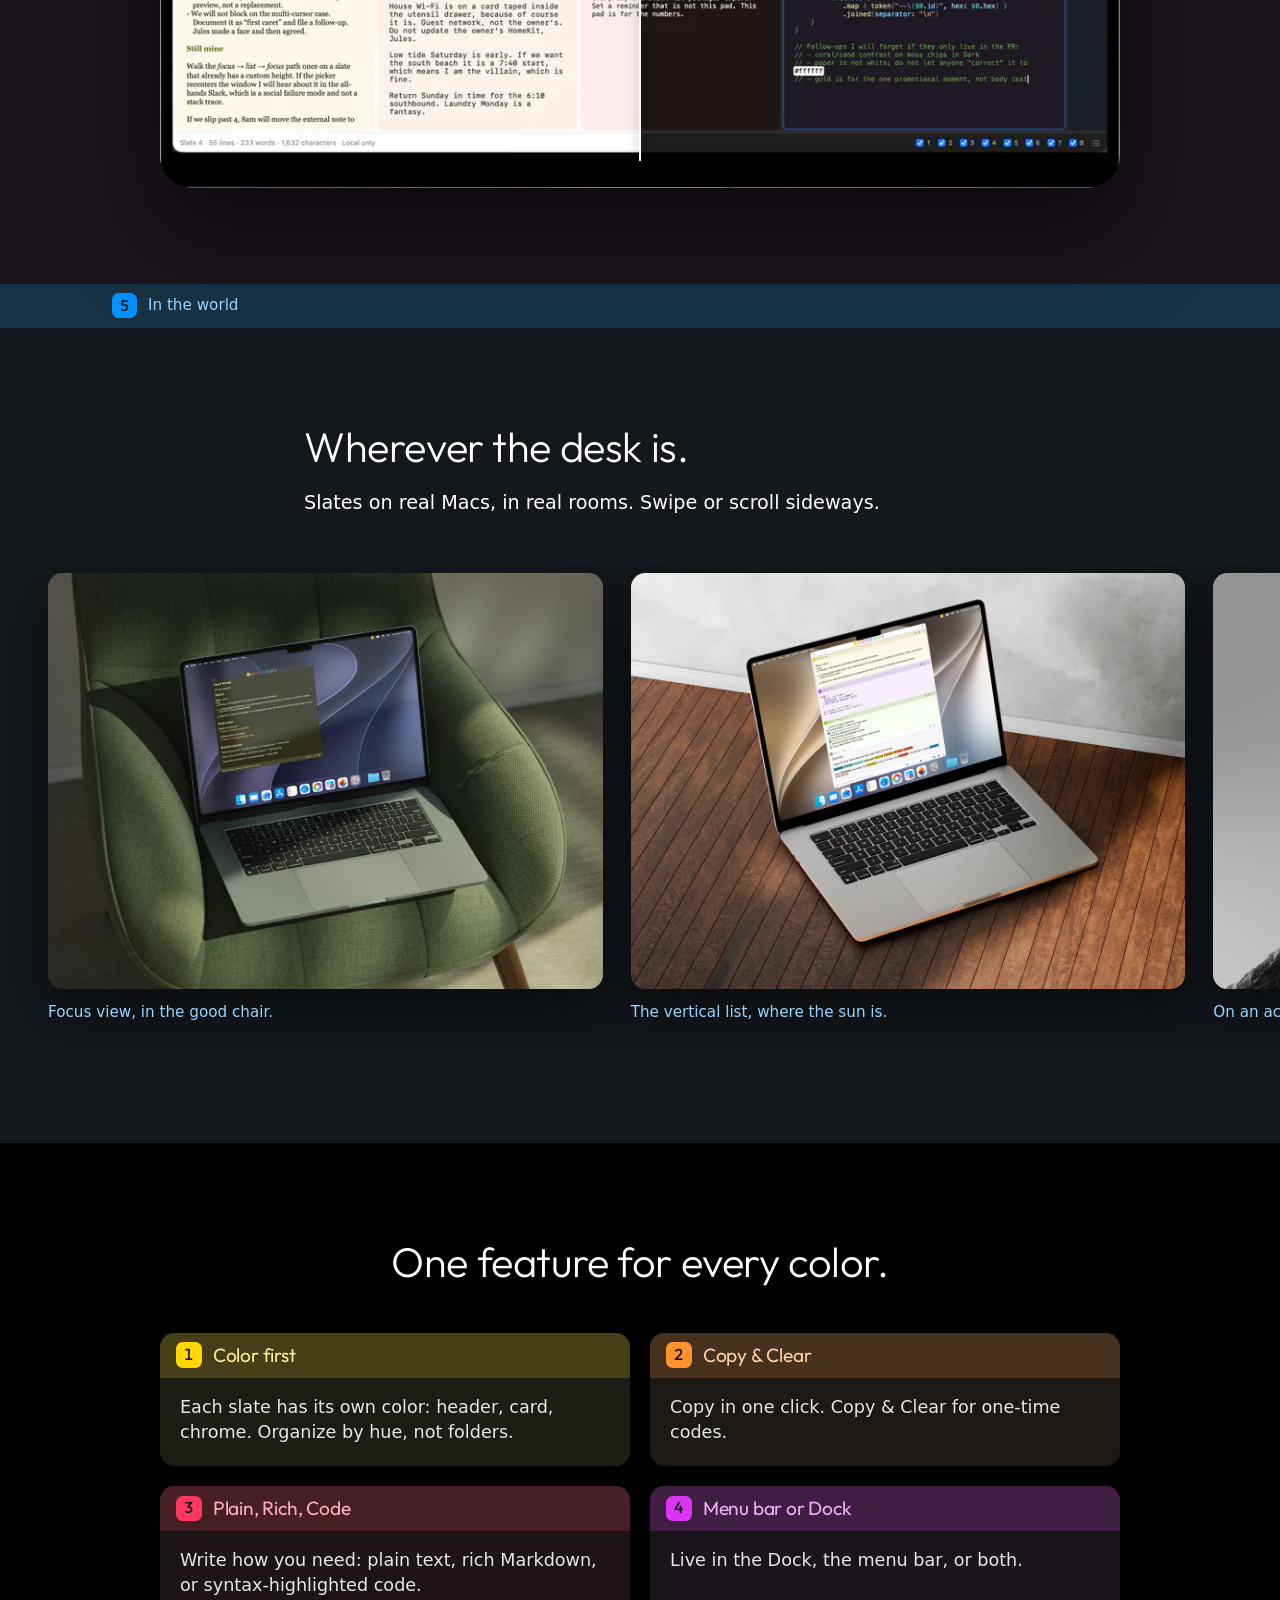
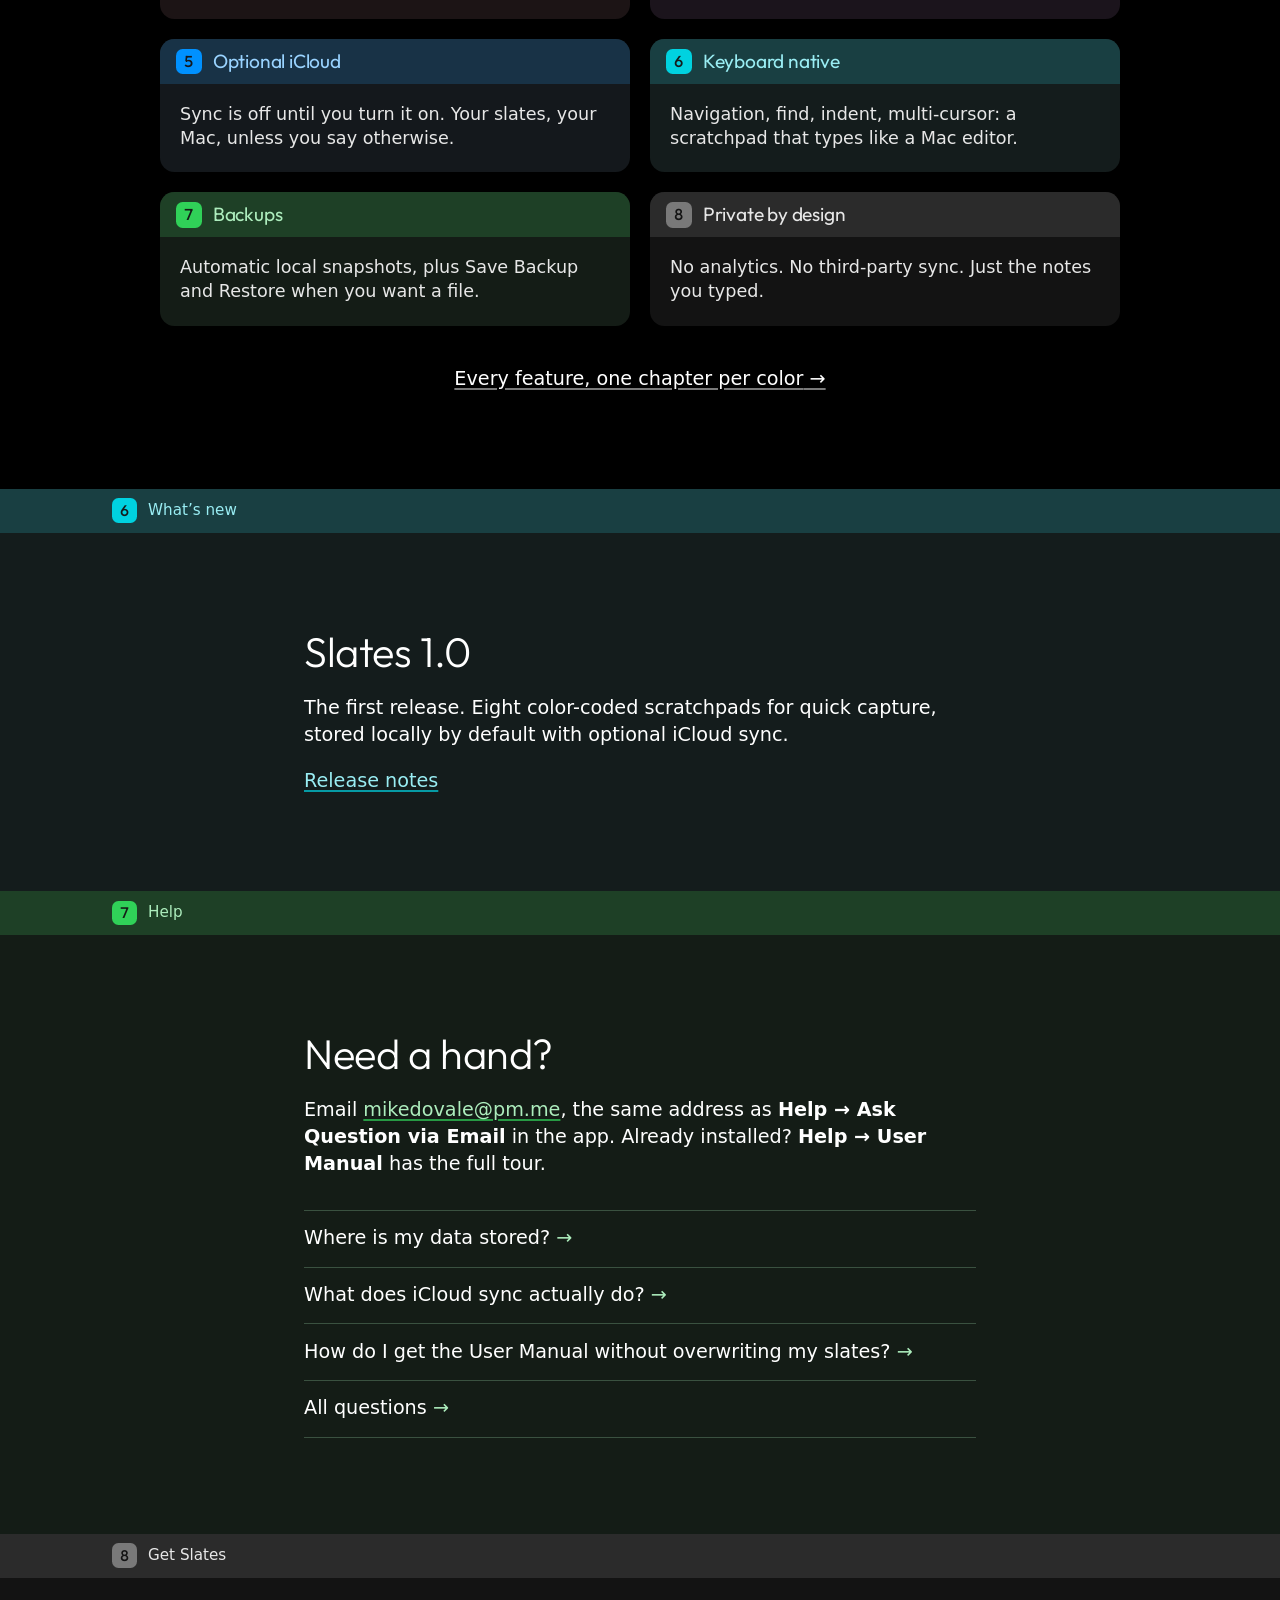
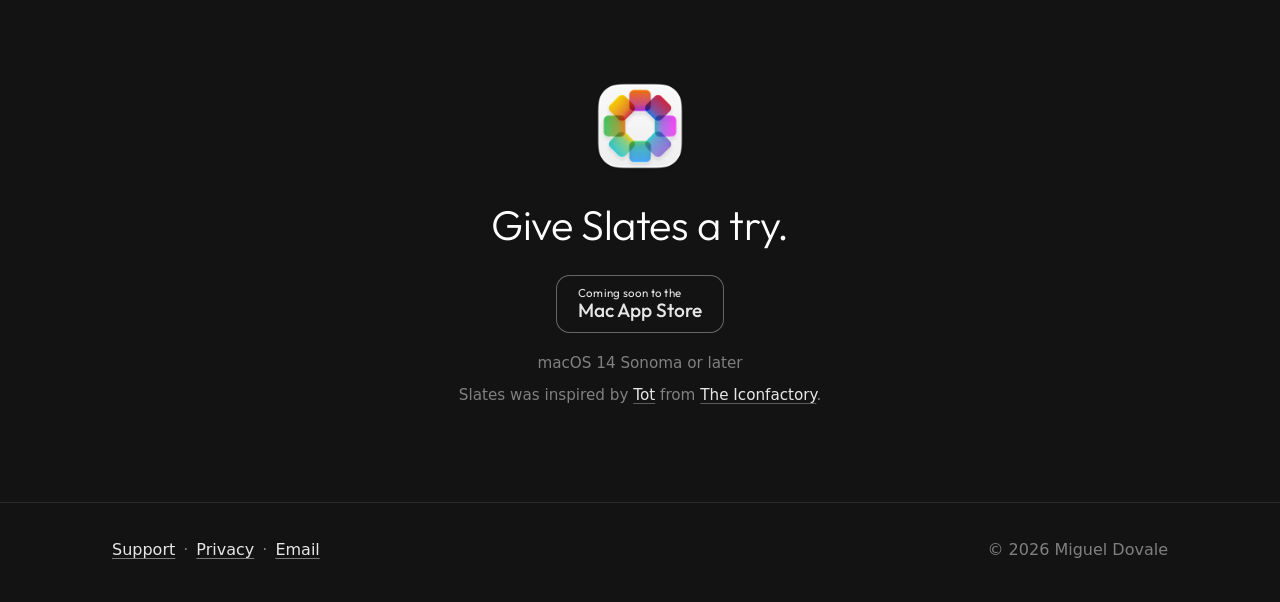
==== commit fad8ce41: "feat(site): credit Tot and The Iconfactory - Home closing uses the app's acknowledgments sentence, l" ====
--- a/index.html
+++ b/index.html
@@ -426,6 +426,7 @@
           <span class="store store-soon"><small>Coming soon to the</small> <span>Mac App Store</span></span>
         </div>
         <p class="req">macOS 14 Sonoma or later</p>
+        <p class="req colophon">Slates was inspired by <a href="https://tot.rocks">Tot</a> from <a href="https://www.iconfactory.com">The Iconfactory</a>.</p>
       </div>
     </section>
   </main>
--- a/css/site.css
+++ b/css/site.css
@@ -1289,6 +1289,10 @@
   margin-bottom: 1.75rem;
 }
 
+.colophon {
+  margin-top: 0.65rem;
+}
+
 /* ---------- Page title band (support, history, privacy) ---------- */
 
 .page-title {
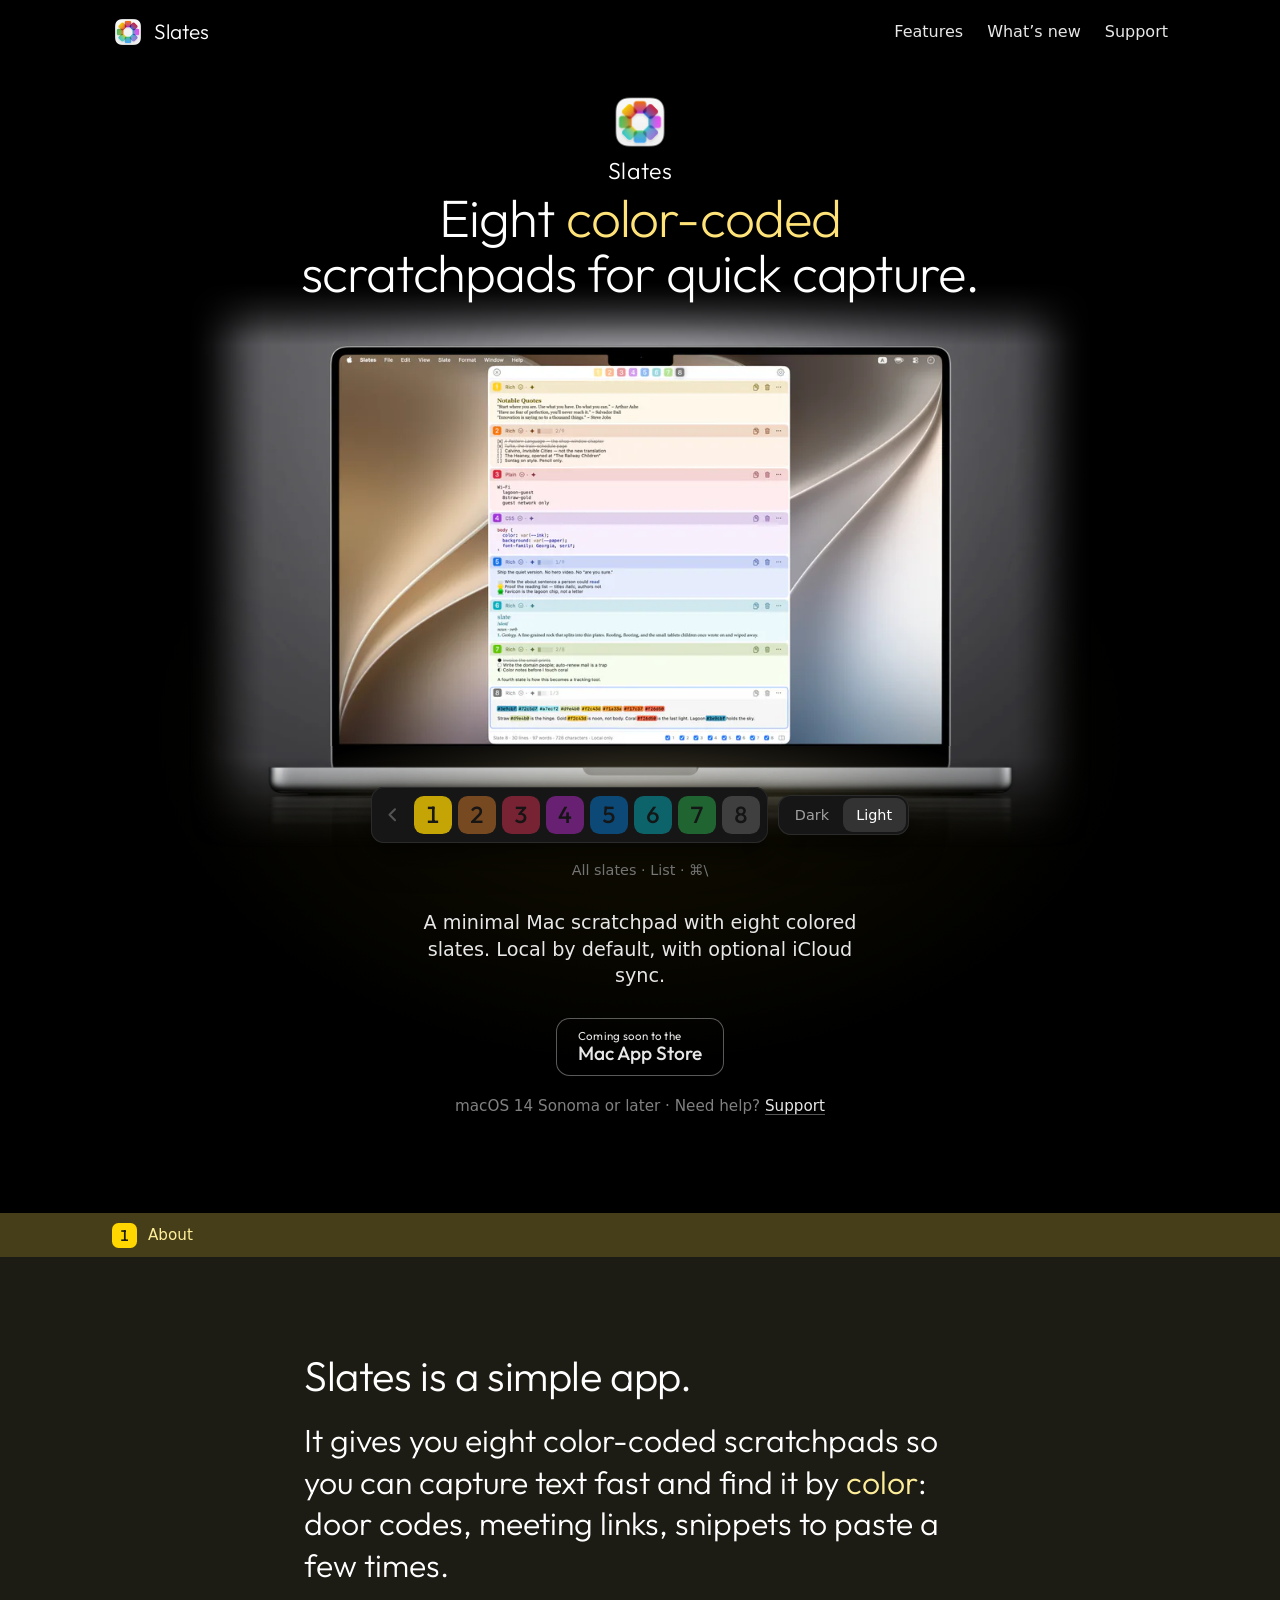
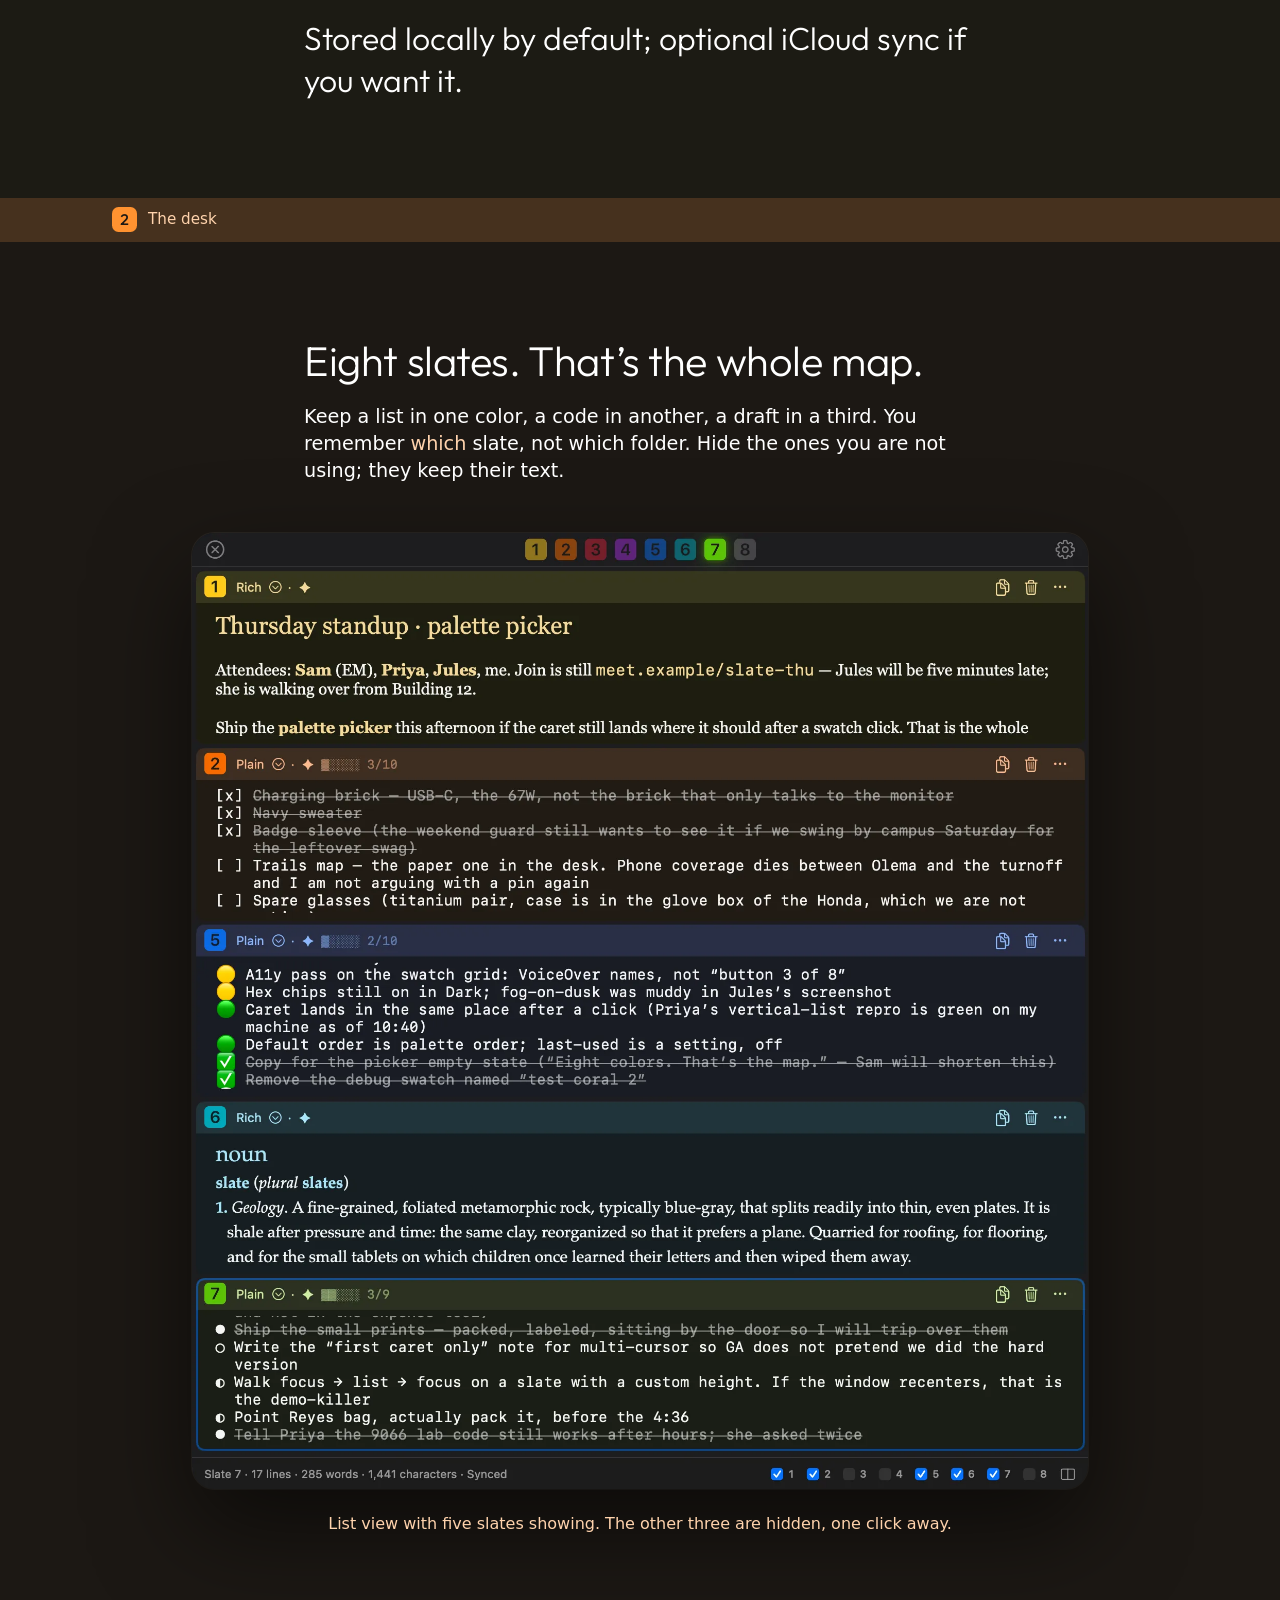
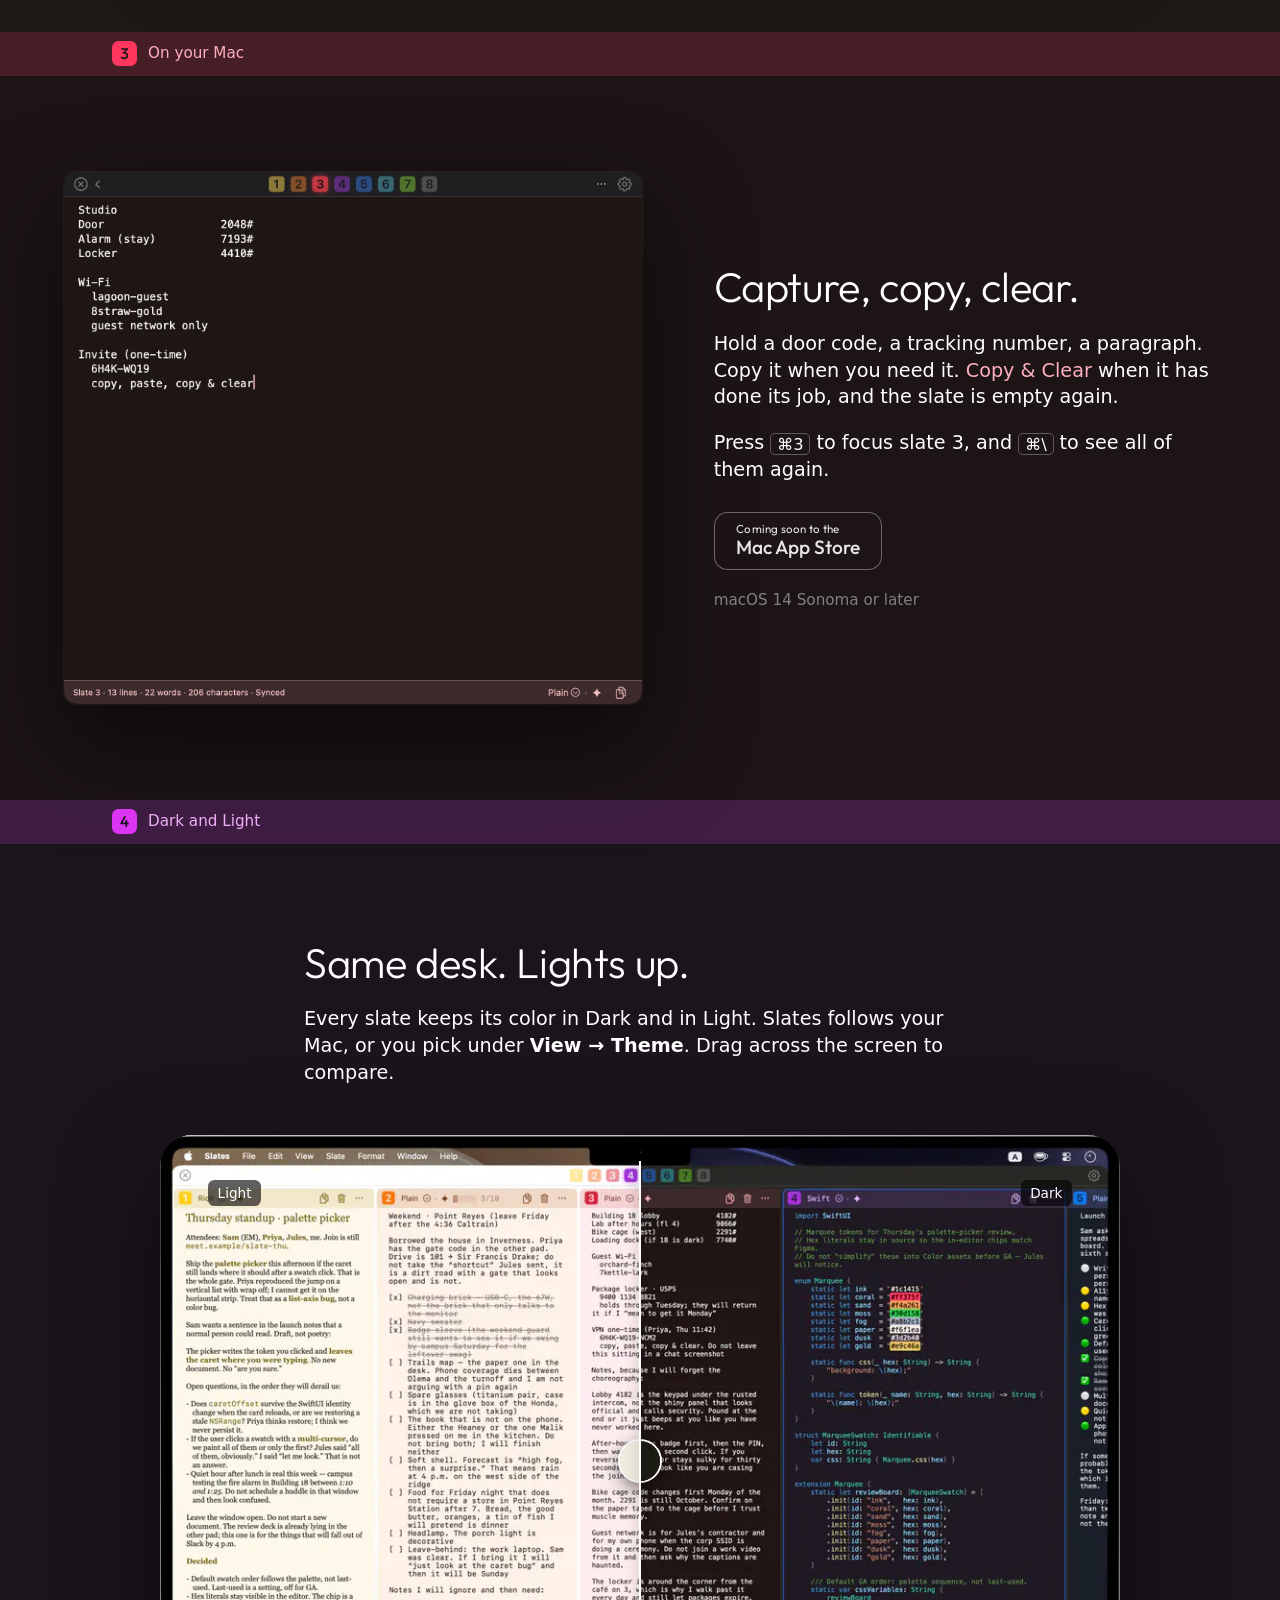
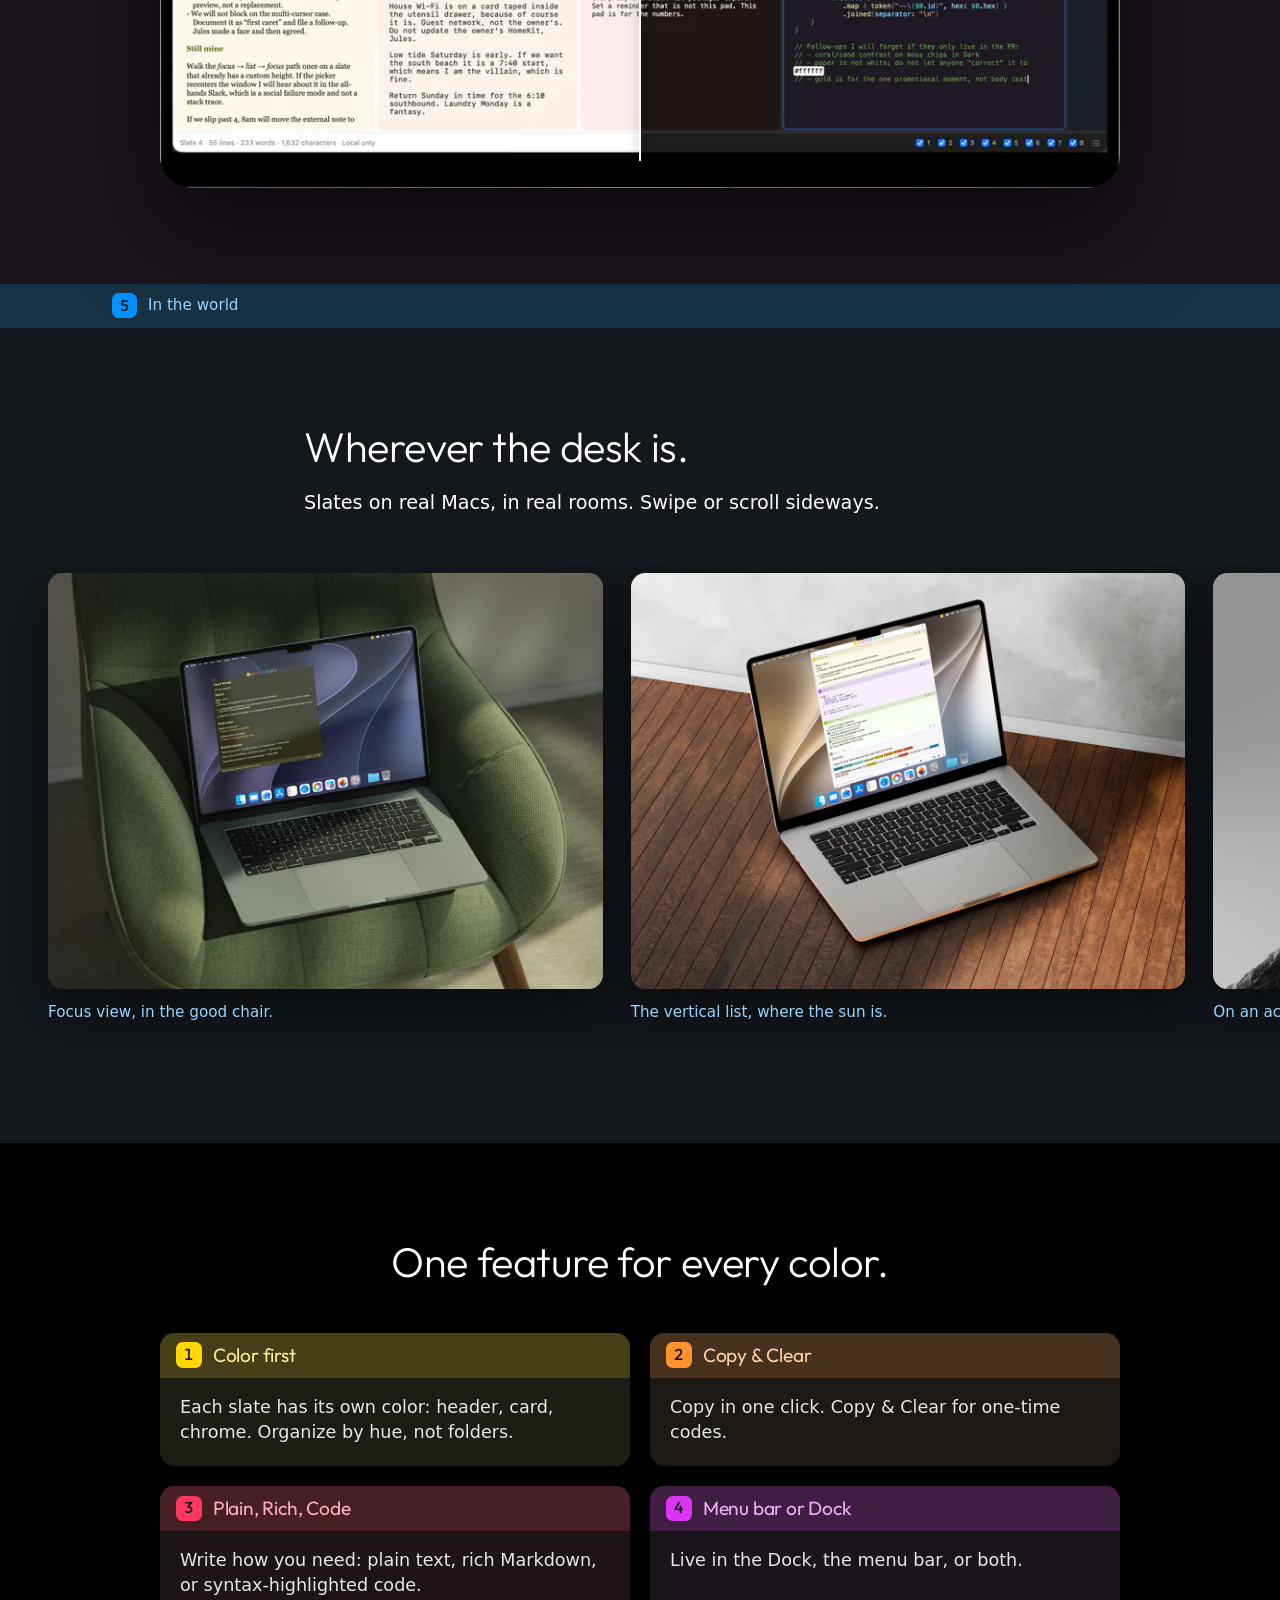
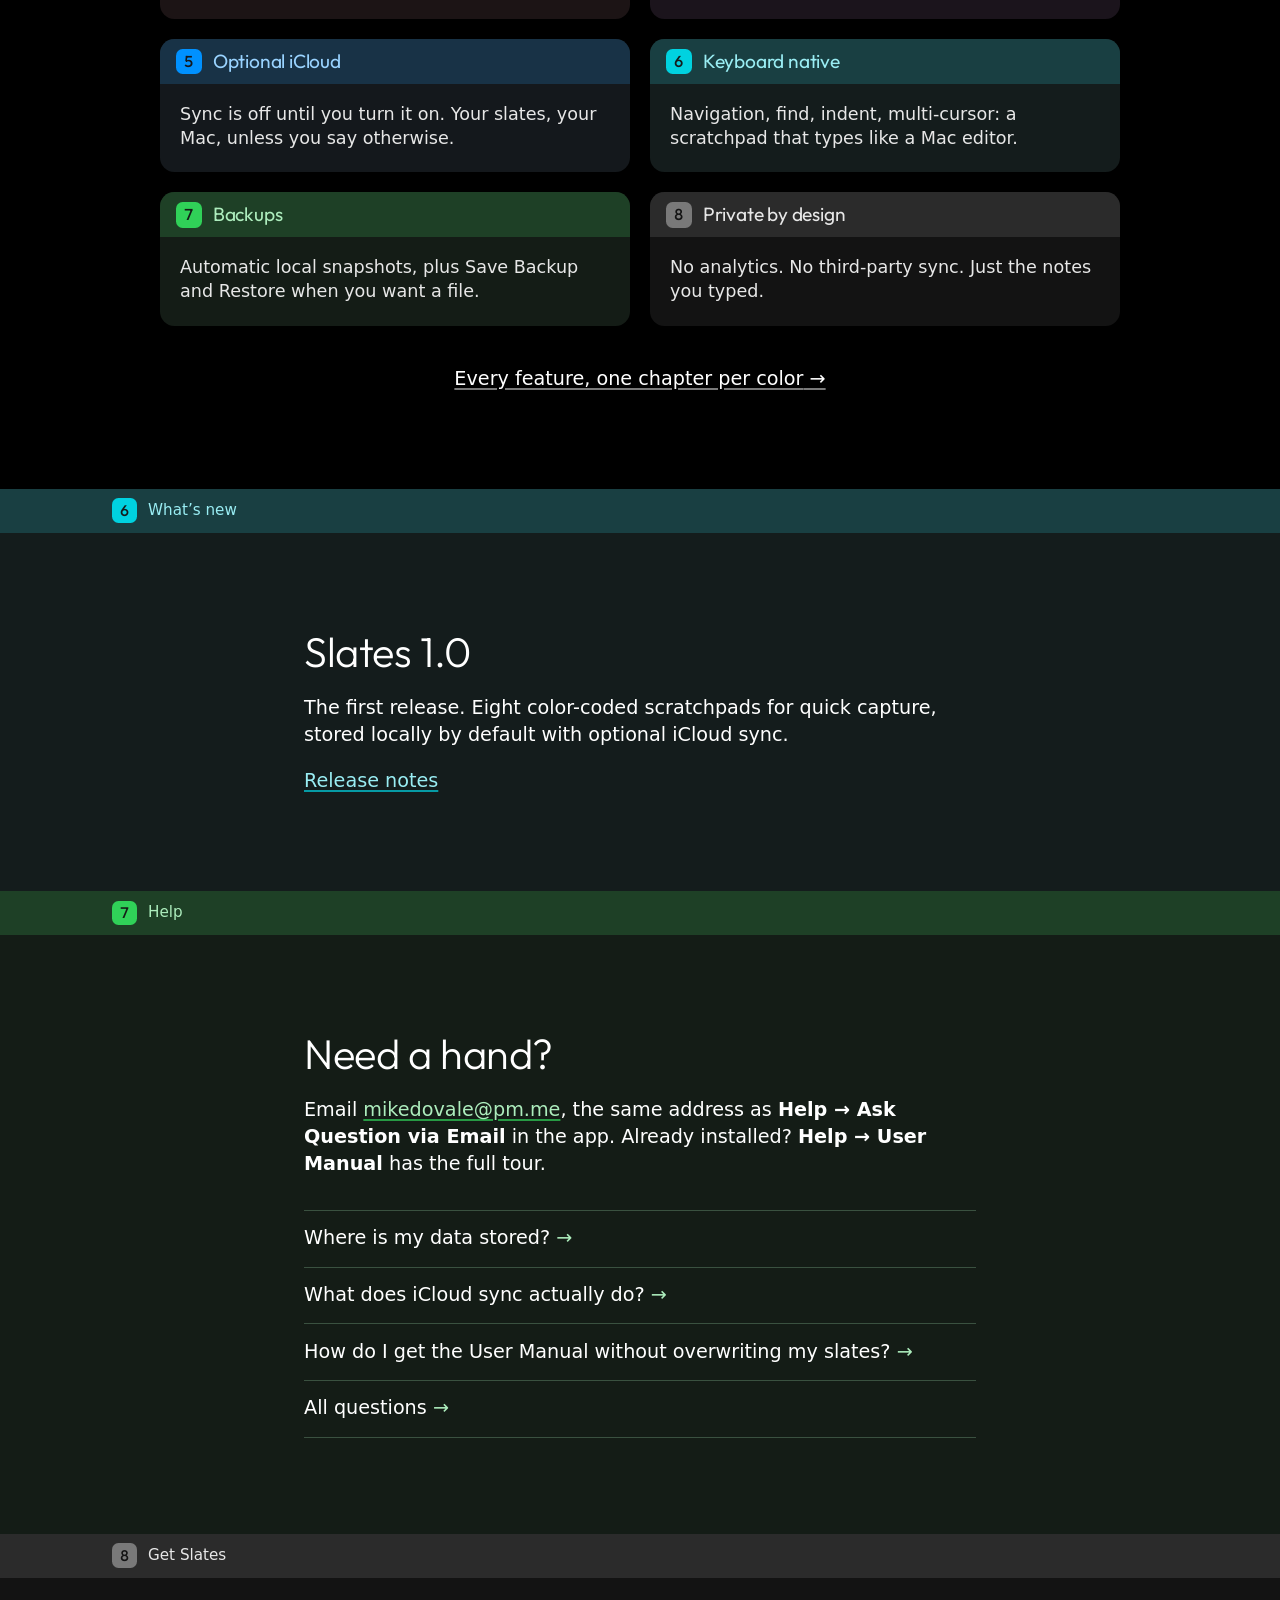
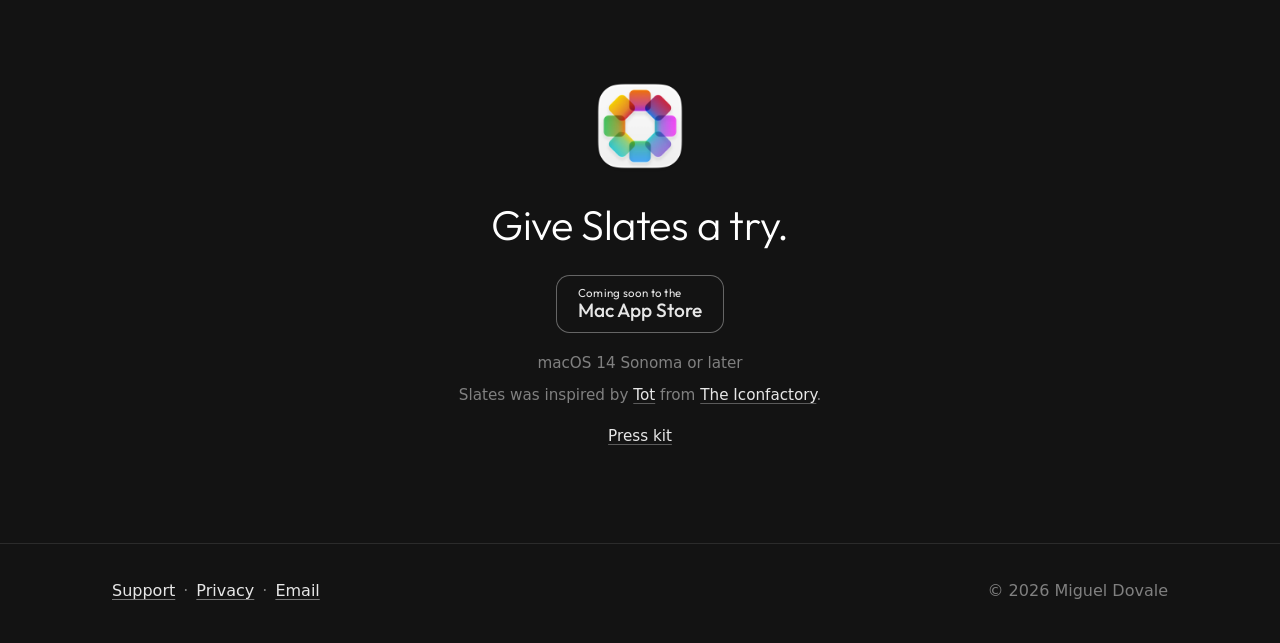
==== commit b7e2af2f: "feat(press): add a press kit at /press Writers need facts and files without a second marketing page." ====
--- a/index.html
+++ b/index.html
@@ -427,6 +427,7 @@
         </div>
         <p class="req">macOS 14 Sonoma or later</p>
         <p class="req colophon">Slates was inspired by <a href="https://tot.rocks">Tot</a> from <a href="https://www.iconfactory.com">The Iconfactory</a>.</p>
+        <p class="req"><a href="press/">Press kit</a></p>
       </div>
     </section>
   </main>
--- a/css/site.css
+++ b/css/site.css
@@ -1315,6 +1315,53 @@
   --size: 1.4rem;
 }
 
+/* ---------- Press kit ---------- */
+
+.press h2 {
+  margin-top: 2.75rem;
+}
+
+.kit,
+.swatches {
+  margin: 0;
+  padding: 0;
+  list-style: none;
+}
+
+.kit li {
+  display: flex;
+  flex-wrap: wrap;
+  align-items: baseline;
+  justify-content: space-between;
+  gap: 0.2rem 1.5rem;
+  padding: 0.75rem 0;
+  border-top: 1px solid color-mix(in srgb, currentColor 18%, transparent);
+}
+
+.kit span {
+  color: var(--muted);
+  font-size: 0.95rem;
+  font-variant-numeric: tabular-nums;
+}
+
+.swatches li {
+  display: flex;
+  align-items: center;
+  gap: 0.75rem;
+  margin: 0.55rem 0;
+}
+
+.swatches .dot {
+  --size: 1.7rem;
+}
+
+.swatches code {
+  margin-left: auto;
+  color: var(--muted);
+  font-family: ui-monospace, "SF Mono", Menlo, monospace;
+  font-size: 0.95rem;
+}
+
 /* ---------- Support ---------- */
 
 .contact {
